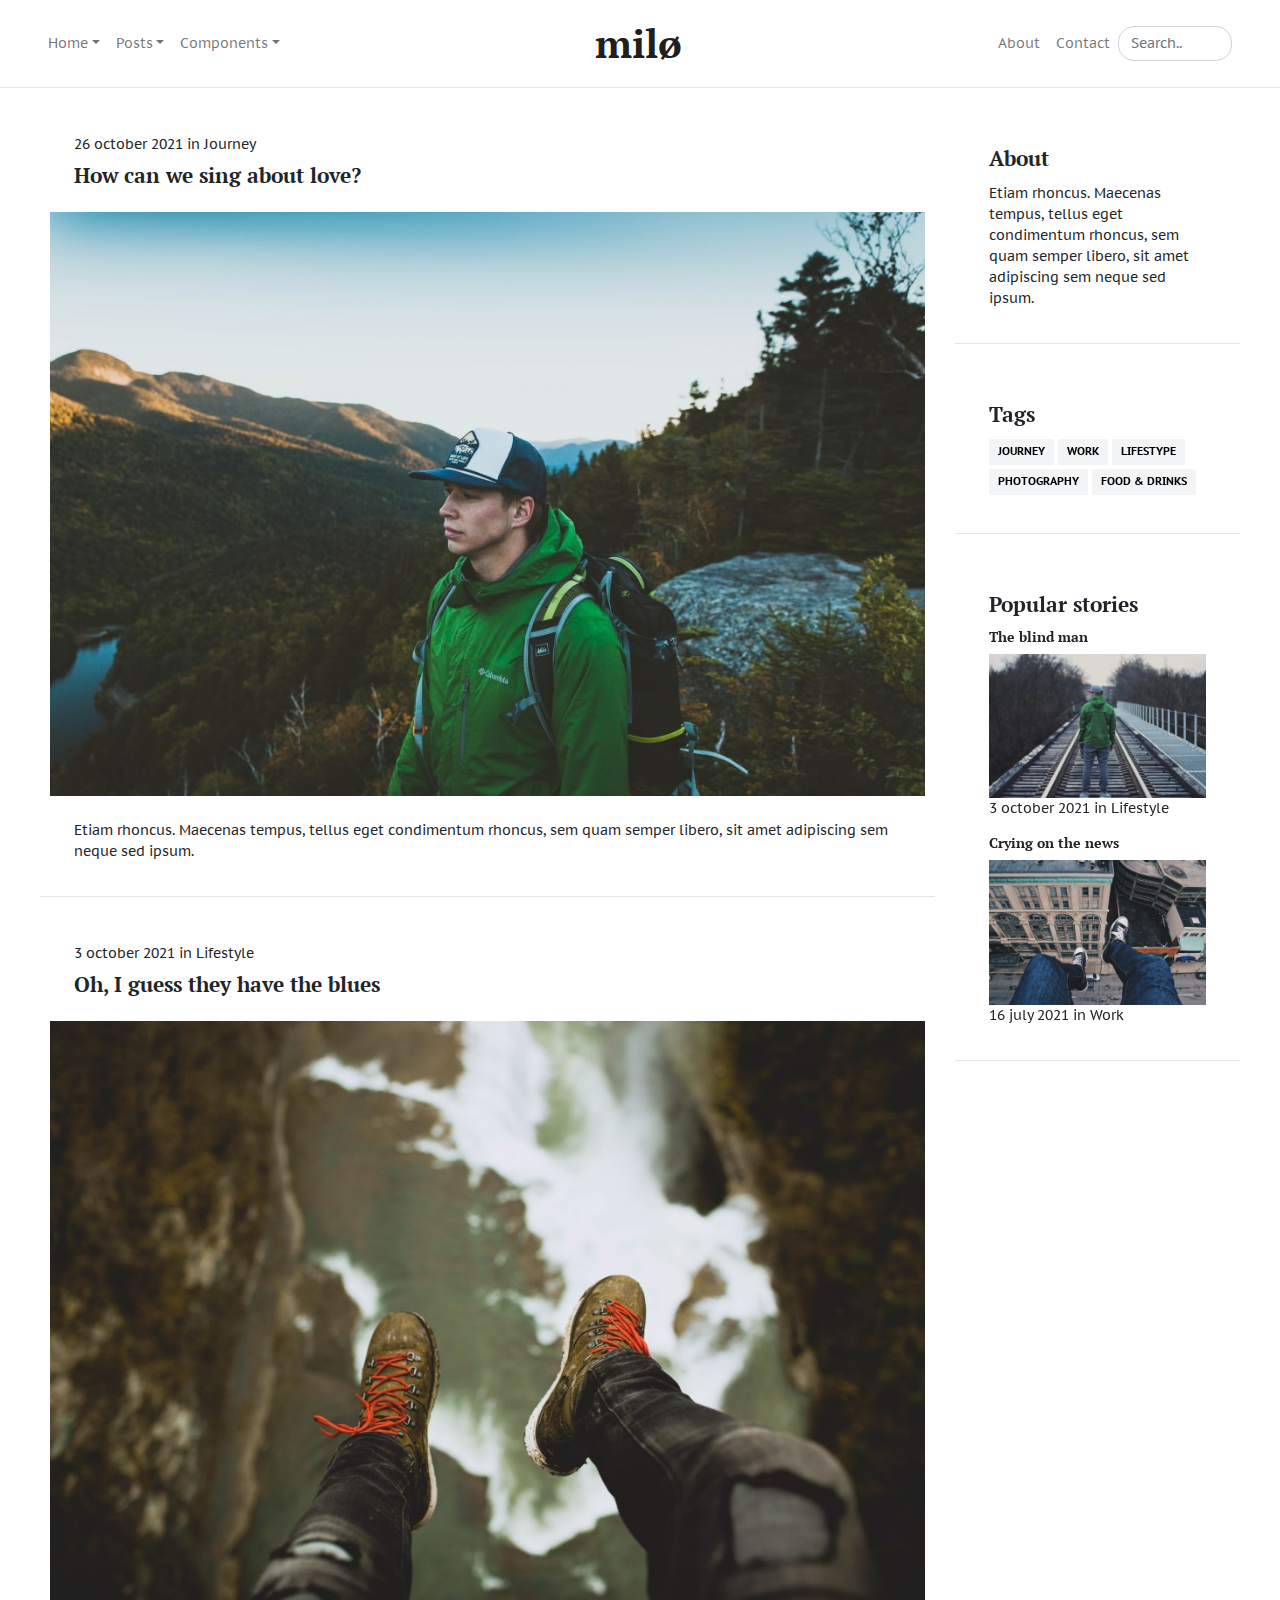
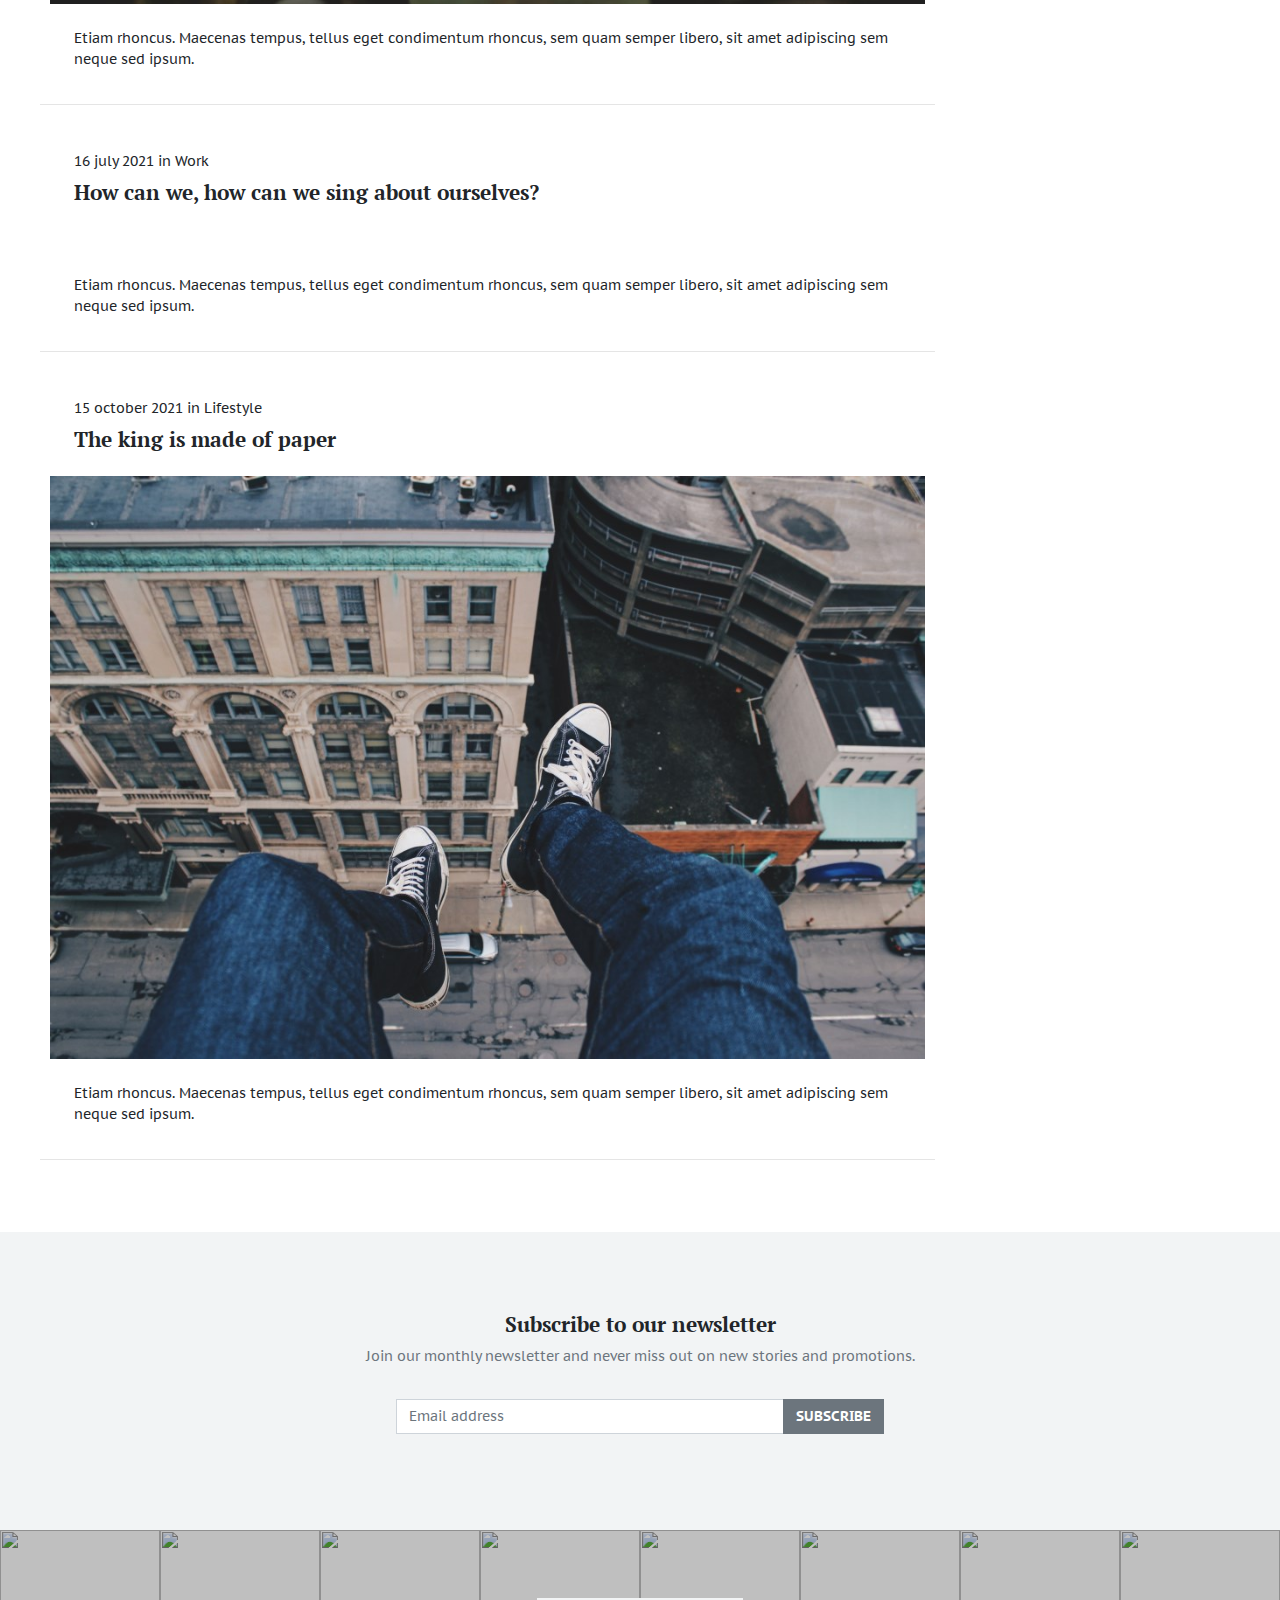
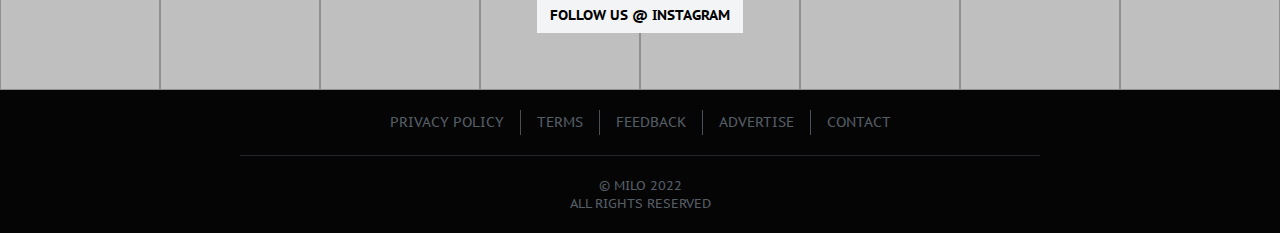
==== test.html @ 39a292dd "sd" ====
<!DOCTYPE html>
<html lang="en">
<head>
  <meta charset="utf-8">
  
	<meta http-equiv="X-UA-Compatible" content="IE=edge">
	<meta name="viewport" content="width=device-width, initial-scale=1, shrink-to-fit=no">
	<meta name="description" content="Responsive Bootstrap 4 Magazine/Blog Theme">
	<meta name="author" content="Bootlab">

  <title>Milo - Magazine/Blog Theme</title>

  <link href="css/app.css" rel="stylesheet">
</head>
<body>

  <header>
    <nav class="navbar navbar-expand-md navbar-light bg-white absolute-top">
      <div class="container">

        <button class="navbar-toggler order-2 order-md-1" type="button" data-bs-toggle="collapse" data-bs-target=".navbar-collapse" aria-controls="navbar-left navbar-right" aria-expanded="false" aria-label="Toggle navigation">
          <span class="navbar-toggler-icon"></span>
        </button>

        <div class="collapse navbar-collapse order-3 order-md-2" id="navbar-left">
          <ul class="navbar-nav me-auto">
            <li class="nav-item dropdown active">
              <a class="nav-link dropdown-toggle" href="#" id="dropdown01" data-bs-toggle="dropdown" aria-haspopup="true" aria-expanded="false">Home</a>
              <div class="dropdown-menu" aria-labelledby="dropdown01">
                <a class="dropdown-item" href="home-onecolumn.html">One column</a>
                <a class="dropdown-item" href="home-twocolumn.html">Two column</a>
                <a class="dropdown-item" href="home-threecolumn.html">Three column</a>
                <a class="dropdown-item" href="home-fourcolumn.html">Four column</a>
                <a class="dropdown-item" href="home-featured.html">Featured posts</a>
                <a class="dropdown-item" href="home-fullwidth.html">Full width</a>
              </div>
            </li>
            <li class="nav-item dropdown">
              <a class="nav-link dropdown-toggle" href="#" id="dropdown02" data-bs-toggle="dropdown" aria-haspopup="true" aria-expanded="false">Posts</a>
              <div class="dropdown-menu" aria-labelledby="dropdown02">
                <a class="dropdown-item" href="post-image.html">Image</a>
                <a class="dropdown-item" href="post-video.html">Video</a>
              </div>
            </li>
            <li class="nav-item dropdown">
              <a class="nav-link dropdown-toggle" href="#" id="dropdown03" data-bs-toggle="dropdown" aria-haspopup="true" aria-expanded="false">Components</a>
              <div class="dropdown-menu" aria-labelledby="dropdown03">
                <a class="dropdown-item" href="doc-alerts.html">Alerts</a>
                <a class="dropdown-item" href="doc-buttons.html">Buttons</a>
                <a class="dropdown-item" href="doc-cards.html">Cards</a>
                <a class="dropdown-item" href="doc-carousel.html">Carousel</a>
                <a class="dropdown-item" href="doc-forms.html">Forms</a>
                <a class="dropdown-item" href="doc-icons.html">Icons</a>
                <a class="dropdown-item" href="doc-modals.html">Modals</a>
                <a class="dropdown-item" href="doc-offcanvas.html">Offcanvas</a>
                <a class="dropdown-item" href="doc-pagination.html">Pagination</a>
                <a class="dropdown-item" href="doc-tables.html">Tables</a>
                <a class="dropdown-item" href="doc-typography.html">Typography</a>
              </div>
            </li>
          </ul>
        </div>

        <a class="navbar-brand mx-auto order-1 order-md-3" href="index.html">Milø</a>

        <div class="collapse navbar-collapse order-4 order-md-4" id="navbar-right">
          <ul class="navbar-nav ms-auto">
            <li class="nav-item">
              <a class="nav-link" href="page-about.html">About</a>
            </li>
            <li class="nav-item">
              <a class="nav-link" href="page-contact.html">Contact</a>
            </li>
          </ul>
          <form class="form-inline" role="search">
            <input class="search js-search form-control form-control-rounded me-sm-2" type="text" title="Enter search query here.." placeholder="Search.." aria-label="Search">
          </form>
        </div>
      </div>
    </nav>
  </header>

  <main class="main pt-4">

    <div class="container">

      <div class="row">
        <div class="col-md-9">

          <article class="card mb-4">
            <header class="card-header">
              <div class="card-meta">
                <a href="#"><time class="timeago" datetime="2021-09-26 20:00">26 october 2021</time></a> in <a href="page-category.html">Journey</a>
              </div>
              <a href="post-image.html">
                <h4 class="card-title">How can we sing about love?</h4>
              </a>
            </header>
            <a href="post-image.html">
              <img class="card-img" src="img/articles/8.jpg" alt="" />
            </a>
            <div class="card-body">
              <p class="card-text">Etiam rhoncus. Maecenas tempus, tellus eget condimentum rhoncus, sem quam semper libero, sit amet adipiscing sem neque sed ipsum. </p>
            </div>
          </article><!-- /.card -->

          <article class="card mb-4">
            <header class="card-header">
              <div class="card-meta">
                <a href="#"><time class="timeago" datetime="2021-09-03 20:00">3 october 2021</time></a> in <a href="page-category.html">Lifestyle</a>
              </div>
              <a href="post-image.html">
                <h4 class="card-title">Oh, I guess they have the blues</h4>
              </a>
            </header>
            <a href="post-image.html">
              <img class="card-img" src="img/articles/22.jpg" alt="" />
            </a>
            <div class="card-body">
              <p class="card-text">Etiam rhoncus. Maecenas tempus, tellus eget condimentum rhoncus, sem quam semper libero, sit amet adipiscing sem neque sed ipsum. </p>
            </div>
          </article><!-- /.card -->

          <article class="card mb-4">
            <header class="card-header">
              <div class="card-meta">
                <a href="#"><time class="timeago" datetime="2021-07-16 20:00">16 july 2021</time></a> in <a href="page-category.html">Work</a>
              </div>
              <a href="post-image.html">
                <h4 class="card-title">How can we, how can we sing about ourselves?</h4>
              </a>
            </header>
            <a href="post-image.html">
              <img class="card-img" src="img/articles/19.jpg" alt="" />
            </a>
            <div class="card-body">
              <p class="card-text">Etiam rhoncus. Maecenas tempus, tellus eget condimentum rhoncus, sem quam semper libero, sit amet adipiscing sem neque sed ipsum. </p>
            </div>
          </article><!-- /.card -->


          <article class="card mb-4">
            <header class="card-header">
              <div class="card-meta">
                <a href="#"><time class="timeago" datetime="2021-09-15 20:00">15 october 2021</time></a> in <a href="page-category.html">Lifestyle</a>
              </div>
              <a href="post-image.html">
                <h4 class="card-title">The king is made of paper</h4>
              </a>
            </header>
            <a href="post-image.html">
              <img class="card-img" src="img/articles/3.jpg" alt="" />
            </a>
            <div class="card-body">
              <p class="card-text">Etiam rhoncus. Maecenas tempus, tellus eget condimentum rhoncus, sem quam semper libero, sit amet adipiscing sem neque sed ipsum. </p>
            </div>
          </article><!-- /.card -->

        </div>
        <div class="col-md-3 ms-auto">

          <aside class="sidebar">
            <div class="card mb-4">
              <div class="card-body">
                <h4 class="card-title">About</h4>
                <p class="card-text">Etiam rhoncus. Maecenas tempus, tellus eget condimentum rhoncus, sem quam <a href="#">semper libero</a>, sit amet adipiscing sem neque sed ipsum. </p>
              </div>
            </div><!-- /.card -->
          </aside>

          <aside class="sidebar sidebar-sticky">
            <div class="card mb-4">
              <div class="card-body">
                <h4 class="card-title">Tags</h4>
                <a class="btn btn-light btn-sm mb-1" href="page-category.html">Journey</a>
                <a class="btn btn-light btn-sm mb-1" href="page-category.html">Work</a>
                <a class="btn btn-light btn-sm mb-1" href="page-category.html">Lifestype</a>
                <a class="btn btn-light btn-sm mb-1" href="page-category.html">Photography</a>
                <a class="btn btn-light btn-sm mb-1" href="page-category.html">Food & Drinks</a>
              </div>
            </div><!-- /.card -->
            <div class="card mb-4">
              <div class="card-body">
                <h4 class="card-title">Popular stories</h4>

                <a href="post-image.html" class="d-inline-block">
                  <h4 class="h6">The blind man</h4>
                  <img class="card-img" src="img/articles/2.jpg" alt="" />
                </a>
                <time class="timeago" datetime="2021-09-03 20:00">3 october 2021</time> in Lifestyle

                <a href="post-image.html" class="d-inline-block mt-3">
                  <h4 class="h6">Crying on the news</h4>
                  <img class="card-img" src="img/articles/3.jpg" alt="" />
                </a>
                <time class="timeago" datetime="2021-07-16 20:00">16 july 2021</time> in Work

              </div>
            </div><!-- /.card -->
          </aside>

        </div>
      </div>
    </div>

  </main>

  <div class="site-newsletter">
    <div class="container">
      <div class="text-center">
        <h3 class="h4 mb-2">Subscribe to our newsletter</h3>
        <p class="text-muted">Join our monthly newsletter and never miss out on new stories and promotions.</p>

        <div class="row">
          <div class="col-xs-12 col-sm-9 col-md-7 col-lg-5 ms-auto me-auto">
            <div class="input-group mb-3 mt-3">
              <input type="text" class="form-control" placeholder="Email address" aria-label="Email address">
              <span class="input-group-btn">
                <button class="btn btn-secondary" type="button">Subscribe</button>
              </span>
            </div>
          </div>
        </div>
      </div>
    </div>
  </div>

  <div class="site-instagram">
    <div class="action">
      <a class="btn btn-light" href="#">
        Follow us @ Instagram
      </a>
    </div>
    <div class="row g-0">
      <div class="col-sm-6">
        <div class="row g-0">
          <div class="col-3">
            <a class="photo" href="#">
              <img class="img-fluid" src="img/instagram/1.jpg" alt="" />
            </a>
          </div>
          <div class="col-3">
            <a class="photo" href="#">
              <img class="img-fluid" src="img/instagram/2.jpg" alt="" />
            </a>
          </div>
          <div class="col-3">
            <a class="photo" href="#">
              <img class="img-fluid" src="img/instagram/3.jpg" alt="" />
            </a>
          </div>
          <div class="col-3">
            <a class="photo" href="#">
              <img class="img-fluid" src="img/instagram/4.jpg" alt="" />
            </a>
          </div>
        </div>
      </div>
      <div class="col-sm-6">
        <div class="row g-0">
          <div class="col-3">
            <a class="photo" href="#">
              <img class="img-fluid" src="img/instagram/5.jpg" alt="" />
            </a>
          </div>
          <div class="col-3">
            <a class="photo" href="#">
              <img class="img-fluid" src="img/instagram/6.jpg" alt="" />
            </a>
          </div>
          <div class="col-3">
            <a class="photo" href="#">
              <img class="img-fluid" src="img/instagram/7.jpg" alt="" />
            </a>
          </div>
          <div class="col-3">
            <a class="photo" href="#">
              <img class="img-fluid" src="img/instagram/8.jpg" alt="" />
            </a>
          </div>
        </div>
      </div>
    </div>
  </div>

  <footer class="site-footer bg-dark">
    <div class="container">

      <ul class="nav justify-content-center">
        <li class="nav-item">
          <a class="nav-link" href="#">Privacy policy</a>
        </li>
        <li class="nav-item">
          <a class="nav-link" href="#">Terms</a>
        </li>
        <li class="nav-item">
          <a class="nav-link" href="#">Feedback</a>
        </li>
        <li class="nav-item">
          <a class="nav-link" href="#">Advertise</a>
        </li>
        <li class="nav-item">
          <a class="nav-link" href="page-contact.html">Contact</a>
        </li>
      </ul>
      <div class="copy">
        &copy; Milo 2022<br />
        All rights reserved
      </div>
    </div>
  </footer>

  <script src="js/app.js"></script>
</body>
</html>
---- css/app.css ----
@import url(https://fonts.googleapis.com/css?family=PT+Sans+Caption:400,700|PT+Serif:700);
/*!
 * Bootstrap v5.1.3 (https://getbootstrap.com/)
 * Copyright 2011-2021 The Bootstrap Authors
 * Copyright 2011-2021 Twitter, Inc.
 * Licensed under MIT (https://github.com/twbs/bootstrap/blob/main/LICENSE)
 */:root{--bs-blue:#2780e3;--bs-indigo:#6610f2;--bs-purple:#613d7c;--bs-pink:#e83e8c;--bs-red:#ff0039;--bs-orange:#f0ad4e;--bs-yellow:#ff7518;--bs-green:#3fb618;--bs-teal:#20c997;--bs-cyan:#9954bb;--bs-white:#fff;--bs-gray:#6c757d;--bs-gray-dark:#343a40;--bs-gray-100:#f8f9fa;--bs-gray-200:#e9ecef;--bs-gray-300:#dee2e6;--bs-gray-400:#ced4da;--bs-gray-500:#adb5bd;--bs-gray-600:#6c757d;--bs-gray-700:#495057;--bs-gray-800:#343a40;--bs-gray-900:#212529;--bs-primary:#2780e3;--bs-secondary:#6c757d;--bs-success:#3fb618;--bs-info:#9954bb;--bs-warning:#ff7518;--bs-danger:#ff0039;--bs-light:#f2f4f5;--bs-dark:#050506;--bs-primary-rgb:39,128,227;--bs-secondary-rgb:108,117,125;--bs-success-rgb:63,182,24;--bs-info-rgb:153,84,187;--bs-warning-rgb:255,117,24;--bs-danger-rgb:255,0,57;--bs-light-rgb:242,244,245;--bs-dark-rgb:5,5,6;--bs-white-rgb:255,255,255;--bs-black-rgb:0,0,0;--bs-body-color-rgb:33,37,41;--bs-body-bg-rgb:255,255,255;--bs-font-sans-serif:"PT Sans Caption",sans-serif;--bs-font-monospace:SFMono-Regular,Menlo,Monaco,Consolas,"Liberation Mono","Courier New",monospace;--bs-gradient:linear-gradient(180deg,hsla(0,0%,100%,0.15),hsla(0,0%,100%,0));--bs-body-font-family:PT Sans Caption,sans-serif;--bs-body-font-size:0.875rem;--bs-body-font-weight:400;--bs-body-line-height:1.5;--bs-body-color:#212529;--bs-body-bg:#fff}*,:after,:before{box-sizing:border-box}@media(prefers-reduced-motion:no-preference){:root{scroll-behavior:smooth}}body{-webkit-text-size-adjust:100%;-webkit-tap-highlight-color:rgba(0,0,0,0);background-color:var(--bs-body-bg);color:var(--bs-body-color);font-family:var(--bs-body-font-family);font-size:var(--bs-body-font-size);font-weight:var(--bs-body-font-weight);line-height:var(--bs-body-line-height);margin:0;text-align:var(--bs-body-text-align)}hr{background-color:currentColor;border:0;color:inherit;margin:1rem 0;opacity:.25}hr:not([size]){height:1px}.h1,.h2,.h3,.h4,.h5,.h6,h1,h2,h3,h4,h5,h6{font-family:"PT Serif",serif;font-weight:700;line-height:1.2;margin-bottom:.5rem;margin-top:0}.h1,h1{font-size:calc(1.34375rem + 1.125vw)}@media(min-width:1200px){.h1,h1{font-size:2.1875rem}}.h2,h2{font-size:calc(1.3rem + .6vw)}@media(min-width:1200px){.h2,h2{font-size:1.75rem}}.h3,h3{font-size:calc(1.27813rem + .3375vw)}@media(min-width:1200px){.h3,h3{font-size:1.53125rem}}.h4,h4{font-size:calc(1.25625rem + .075vw)}@media(min-width:1200px){.h4,h4{font-size:1.3125rem}}.h5,h5{font-size:1.09375rem}.h6,h6{font-size:.875rem}p{margin-bottom:1rem;margin-top:0}abbr[data-bs-original-title],abbr[title]{cursor:help;-webkit-text-decoration:underline dotted;text-decoration:underline dotted;-webkit-text-decoration-skip-ink:none;text-decoration-skip-ink:none}address{font-style:normal;line-height:inherit;margin-bottom:1rem}ol,ul{padding-left:2rem}dl,ol,ul{margin-bottom:1rem;margin-top:0}ol ol,ol ul,ul ol,ul ul{margin-bottom:0}dt{font-weight:700}dd{margin-bottom:.5rem;margin-left:0}blockquote{margin:0 0 1rem}b,strong{font-weight:bolder}.small,small{font-size:.875em}.mark,mark{background-color:#fcf8e3;padding:.2em}sub,sup{font-size:.75em;line-height:0;position:relative;vertical-align:baseline}sub{bottom:-.25em}sup{top:-.5em}a{color:#2780e3;text-decoration:underline}a:hover{color:#1f66b6}a:not([href]):not([class]),a:not([href]):not([class]):hover{color:inherit;text-decoration:none}code,kbd,pre,samp{direction:ltr;font-family:var(--bs-font-monospace);font-size:1em;unicode-bidi:bidi-override}pre{display:block;font-size:.875em;margin-bottom:1rem;margin-top:0;overflow:auto}pre code{color:inherit;font-size:inherit;word-break:normal}code{word-wrap:break-word;color:#e83e8c;font-size:.875em}a>code{color:inherit}kbd{background-color:#212529;border-radius:0;color:#fff;font-size:.875em;padding:.2rem .4rem}kbd kbd{font-size:1em;font-weight:700;padding:0}figure{margin:0 0 1rem}img,svg{vertical-align:middle}table{border-collapse:collapse;caption-side:bottom}caption{color:#6c757d;padding-bottom:.5rem;padding-top:.5rem;text-align:left}th{text-align:inherit;text-align:-webkit-match-parent}tbody,td,tfoot,th,thead,tr{border:0 solid;border-color:inherit}label{display:inline-block}button{border-radius:0}button:focus:not(:focus-visible){outline:0}button,input,optgroup,select,textarea{font-family:inherit;font-size:inherit;line-height:inherit;margin:0}button,select{text-transform:none}[role=button]{cursor:pointer}select{word-wrap:normal}select:disabled{opacity:1}[list]::-webkit-calendar-picker-indicator{display:none}[type=button],[type=reset],[type=submit],button{-webkit-appearance:button}[type=button]:not(:disabled),[type=reset]:not(:disabled),[type=submit]:not(:disabled),button:not(:disabled){cursor:pointer}::-moz-focus-inner{border-style:none;padding:0}textarea{resize:vertical}fieldset{border:0;margin:0;min-width:0;padding:0}legend{float:left;font-size:calc(1.275rem + .3vw);line-height:inherit;margin-bottom:.5rem;padding:0;width:100%}@media(min-width:1200px){legend{font-size:1.5rem}}legend+*{clear:left}::-webkit-datetime-edit-day-field,::-webkit-datetime-edit-fields-wrapper,::-webkit-datetime-edit-hour-field,::-webkit-datetime-edit-minute,::-webkit-datetime-edit-month-field,::-webkit-datetime-edit-text,::-webkit-datetime-edit-year-field{padding:0}::-webkit-inner-spin-button{height:auto}[type=search]{-webkit-appearance:textfield;outline-offset:-2px}::-webkit-search-decoration{-webkit-appearance:none}::-webkit-color-swatch-wrapper{padding:0}::file-selector-button{font:inherit}::-webkit-file-upload-button{-webkit-appearance:button;font:inherit}output{display:inline-block}iframe{border:0}summary{cursor:pointer;display:list-item}progress{vertical-align:baseline}[hidden]{display:none!important}.lead{font-size:1.09375rem;font-weight:300}.display-1{font-size:calc(1.625rem + 4.5vw);font-weight:300;line-height:1.2}@media(min-width:1200px){.display-1{font-size:5rem}}.display-2{font-size:calc(1.575rem + 3.9vw);font-weight:300;line-height:1.2}@media(min-width:1200px){.display-2{font-size:4.5rem}}.display-3{font-size:calc(1.525rem + 3.3vw);font-weight:300;line-height:1.2}@media(min-width:1200px){.display-3{font-size:4rem}}.display-4{font-size:calc(1.475rem + 2.7vw);font-weight:300;line-height:1.2}@media(min-width:1200px){.display-4{font-size:3.5rem}}.display-5{font-size:calc(1.425rem + 2.1vw);font-weight:300;line-height:1.2}@media(min-width:1200px){.display-5{font-size:3rem}}.display-6{font-size:calc(1.375rem + 1.5vw);font-weight:300;line-height:1.2}@media(min-width:1200px){.display-6{font-size:2.5rem}}.list-inline,.list-unstyled{list-style:none;padding-left:0}.list-inline-item{display:inline-block}.list-inline-item:not(:last-child){margin-right:.5rem}.initialism{font-size:.875em;text-transform:uppercase}.blockquote{font-size:1.09375rem;margin-bottom:1rem}.blockquote>:last-child{margin-bottom:0}.blockquote-footer{color:#6c757d;font-size:.875em;margin-bottom:1rem;margin-top:-1rem}.blockquote-footer:before{content:"— "}.img-fluid,.img-thumbnail{height:auto;max-width:100%}.img-thumbnail{background-color:#fff;border:1px solid #dee2e6;border-radius:0;padding:.25rem}.figure{display:inline-block}.figure-img{line-height:1;margin-bottom:.5rem}.figure-caption{color:#6c757d;font-size:.875em}.container,.container-fluid,.container-lg,.container-md,.container-sm,.container-xl{margin-left:auto;margin-right:auto;padding-left:var(--bs-gutter-x,10px);padding-right:var(--bs-gutter-x,10px);width:100%}@media(min-width:576px){.container,.container-sm{max-width:540px}}@media(min-width:768px){.container,.container-md,.container-sm{max-width:720px}}@media(min-width:992px){.container,.container-lg,.container-md,.container-sm{max-width:960px}}@media(min-width:1200px){.container,.container-lg,.container-md,.container-sm,.container-xl{max-width:1220px}}.row{--bs-gutter-x:20px;--bs-gutter-y:0;display:flex;flex-wrap:wrap;margin-left:calc(var(--bs-gutter-x)*-.5);margin-right:calc(var(--bs-gutter-x)*-.5);margin-top:calc(var(--bs-gutter-y)*-1)}.row>*{flex-shrink:0;margin-top:var(--bs-gutter-y);max-width:100%;padding-left:calc(var(--bs-gutter-x)*.5);padding-right:calc(var(--bs-gutter-x)*.5);width:100%}.col{flex:1 0 0%}.row-cols-auto>*{flex:0 0 auto;width:auto}.row-cols-1>*{flex:0 0 auto;width:100%}.row-cols-2>*{flex:0 0 auto;width:50%}.row-cols-3>*{flex:0 0 auto;width:33.3333333333%}.row-cols-4>*{flex:0 0 auto;width:25%}.row-cols-5>*{flex:0 0 auto;width:20%}.row-cols-6>*{flex:0 0 auto;width:16.6666666667%}.col-auto{flex:0 0 auto;width:auto}.col-1{flex:0 0 auto;width:8.33333333%}.col-2{flex:0 0 auto;width:16.66666667%}.col-3{flex:0 0 auto;width:25%}.col-4{flex:0 0 auto;width:33.33333333%}.col-5{flex:0 0 auto;width:41.66666667%}.col-6{flex:0 0 auto;width:50%}.col-7{flex:0 0 auto;width:58.33333333%}.col-8{flex:0 0 auto;width:66.66666667%}.col-9{flex:0 0 auto;width:75%}.col-10{flex:0 0 auto;width:83.33333333%}.col-11{flex:0 0 auto;width:91.66666667%}.col-12{flex:0 0 auto;width:100%}.offset-1{margin-left:8.33333333%}.offset-2{margin-left:16.66666667%}.offset-3{margin-left:25%}.offset-4{margin-left:33.33333333%}.offset-5{margin-left:41.66666667%}.offset-6{margin-left:50%}.offset-7{margin-left:58.33333333%}.offset-8{margin-left:66.66666667%}.offset-9{margin-left:75%}.offset-10{margin-left:83.33333333%}.offset-11{margin-left:91.66666667%}.g-0,.gx-0{--bs-gutter-x:0}.g-0,.gy-0{--bs-gutter-y:0}.g-1,.gx-1{--bs-gutter-x:0.25rem}.g-1,.gy-1{--bs-gutter-y:0.25rem}.g-2,.gx-2{--bs-gutter-x:0.5rem}.g-2,.gy-2{--bs-gutter-y:0.5rem}.g-3,.gx-3{--bs-gutter-x:1rem}.g-3,.gy-3{--bs-gutter-y:1rem}.g-4,.gx-4{--bs-gutter-x:1.5rem}.g-4,.gy-4{--bs-gutter-y:1.5rem}.g-5,.gx-5{--bs-gutter-x:3rem}.g-5,.gy-5{--bs-gutter-y:3rem}@media(min-width:576px){.col-sm{flex:1 0 0%}.row-cols-sm-auto>*{flex:0 0 auto;width:auto}.row-cols-sm-1>*{flex:0 0 auto;width:100%}.row-cols-sm-2>*{flex:0 0 auto;width:50%}.row-cols-sm-3>*{flex:0 0 auto;width:33.3333333333%}.row-cols-sm-4>*{flex:0 0 auto;width:25%}.row-cols-sm-5>*{flex:0 0 auto;width:20%}.row-cols-sm-6>*{flex:0 0 auto;width:16.6666666667%}.col-sm-auto{flex:0 0 auto;width:auto}.col-sm-1{flex:0 0 auto;width:8.33333333%}.col-sm-2{flex:0 0 auto;width:16.66666667%}.col-sm-3{flex:0 0 auto;width:25%}.col-sm-4{flex:0 0 auto;width:33.33333333%}.col-sm-5{flex:0 0 auto;width:41.66666667%}.col-sm-6{flex:0 0 auto;width:50%}.col-sm-7{flex:0 0 auto;width:58.33333333%}.col-sm-8{flex:0 0 auto;width:66.66666667%}.col-sm-9{flex:0 0 auto;width:75%}.col-sm-10{flex:0 0 auto;width:83.33333333%}.col-sm-11{flex:0 0 auto;width:91.66666667%}.col-sm-12{flex:0 0 auto;width:100%}.offset-sm-0{margin-left:0}.offset-sm-1{margin-left:8.33333333%}.offset-sm-2{margin-left:16.66666667%}.offset-sm-3{margin-left:25%}.offset-sm-4{margin-left:33.33333333%}.offset-sm-5{margin-left:41.66666667%}.offset-sm-6{margin-left:50%}.offset-sm-7{margin-left:58.33333333%}.offset-sm-8{margin-left:66.66666667%}.offset-sm-9{margin-left:75%}.offset-sm-10{margin-left:83.33333333%}.offset-sm-11{margin-left:91.66666667%}.g-sm-0,.gx-sm-0{--bs-gutter-x:0}.g-sm-0,.gy-sm-0{--bs-gutter-y:0}.g-sm-1,.gx-sm-1{--bs-gutter-x:0.25rem}.g-sm-1,.gy-sm-1{--bs-gutter-y:0.25rem}.g-sm-2,.gx-sm-2{--bs-gutter-x:0.5rem}.g-sm-2,.gy-sm-2{--bs-gutter-y:0.5rem}.g-sm-3,.gx-sm-3{--bs-gutter-x:1rem}.g-sm-3,.gy-sm-3{--bs-gutter-y:1rem}.g-sm-4,.gx-sm-4{--bs-gutter-x:1.5rem}.g-sm-4,.gy-sm-4{--bs-gutter-y:1.5rem}.g-sm-5,.gx-sm-5{--bs-gutter-x:3rem}.g-sm-5,.gy-sm-5{--bs-gutter-y:3rem}}@media(min-width:768px){.col-md{flex:1 0 0%}.row-cols-md-auto>*{flex:0 0 auto;width:auto}.row-cols-md-1>*{flex:0 0 auto;width:100%}.row-cols-md-2>*{flex:0 0 auto;width:50%}.row-cols-md-3>*{flex:0 0 auto;width:33.3333333333%}.row-cols-md-4>*{flex:0 0 auto;width:25%}.row-cols-md-5>*{flex:0 0 auto;width:20%}.row-cols-md-6>*{flex:0 0 auto;width:16.6666666667%}.col-md-auto{flex:0 0 auto;width:auto}.col-md-1{flex:0 0 auto;width:8.33333333%}.col-md-2{flex:0 0 auto;width:16.66666667%}.col-md-3{flex:0 0 auto;width:25%}.col-md-4{flex:0 0 auto;width:33.33333333%}.col-md-5{flex:0 0 auto;width:41.66666667%}.col-md-6{flex:0 0 auto;width:50%}.col-md-7{flex:0 0 auto;width:58.33333333%}.col-md-8{flex:0 0 auto;width:66.66666667%}.col-md-9{flex:0 0 auto;width:75%}.col-md-10{flex:0 0 auto;width:83.33333333%}.col-md-11{flex:0 0 auto;width:91.66666667%}.col-md-12{flex:0 0 auto;width:100%}.offset-md-0{margin-left:0}.offset-md-1{margin-left:8.33333333%}.offset-md-2{margin-left:16.66666667%}.offset-md-3{margin-left:25%}.offset-md-4{margin-left:33.33333333%}.offset-md-5{margin-left:41.66666667%}.offset-md-6{margin-left:50%}.offset-md-7{margin-left:58.33333333%}.offset-md-8{margin-left:66.66666667%}.offset-md-9{margin-left:75%}.offset-md-10{margin-left:83.33333333%}.offset-md-11{margin-left:91.66666667%}.g-md-0,.gx-md-0{--bs-gutter-x:0}.g-md-0,.gy-md-0{--bs-gutter-y:0}.g-md-1,.gx-md-1{--bs-gutter-x:0.25rem}.g-md-1,.gy-md-1{--bs-gutter-y:0.25rem}.g-md-2,.gx-md-2{--bs-gutter-x:0.5rem}.g-md-2,.gy-md-2{--bs-gutter-y:0.5rem}.g-md-3,.gx-md-3{--bs-gutter-x:1rem}.g-md-3,.gy-md-3{--bs-gutter-y:1rem}.g-md-4,.gx-md-4{--bs-gutter-x:1.5rem}.g-md-4,.gy-md-4{--bs-gutter-y:1.5rem}.g-md-5,.gx-md-5{--bs-gutter-x:3rem}.g-md-5,.gy-md-5{--bs-gutter-y:3rem}}@media(min-width:992px){.col-lg{flex:1 0 0%}.row-cols-lg-auto>*{flex:0 0 auto;width:auto}.row-cols-lg-1>*{flex:0 0 auto;width:100%}.row-cols-lg-2>*{flex:0 0 auto;width:50%}.row-cols-lg-3>*{flex:0 0 auto;width:33.3333333333%}.row-cols-lg-4>*{flex:0 0 auto;width:25%}.row-cols-lg-5>*{flex:0 0 auto;width:20%}.row-cols-lg-6>*{flex:0 0 auto;width:16.6666666667%}.col-lg-auto{flex:0 0 auto;width:auto}.col-lg-1{flex:0 0 auto;width:8.33333333%}.col-lg-2{flex:0 0 auto;width:16.66666667%}.col-lg-3{flex:0 0 auto;width:25%}.col-lg-4{flex:0 0 auto;width:33.33333333%}.col-lg-5{flex:0 0 auto;width:41.66666667%}.col-lg-6{flex:0 0 auto;width:50%}.col-lg-7{flex:0 0 auto;width:58.33333333%}.col-lg-8{flex:0 0 auto;width:66.66666667%}.col-lg-9{flex:0 0 auto;width:75%}.col-lg-10{flex:0 0 auto;width:83.33333333%}.col-lg-11{flex:0 0 auto;width:91.66666667%}.col-lg-12{flex:0 0 auto;width:100%}.offset-lg-0{margin-left:0}.offset-lg-1{margin-left:8.33333333%}.offset-lg-2{margin-left:16.66666667%}.offset-lg-3{margin-left:25%}.offset-lg-4{margin-left:33.33333333%}.offset-lg-5{margin-left:41.66666667%}.offset-lg-6{margin-left:50%}.offset-lg-7{margin-left:58.33333333%}.offset-lg-8{margin-left:66.66666667%}.offset-lg-9{margin-left:75%}.offset-lg-10{margin-left:83.33333333%}.offset-lg-11{margin-left:91.66666667%}.g-lg-0,.gx-lg-0{--bs-gutter-x:0}.g-lg-0,.gy-lg-0{--bs-gutter-y:0}.g-lg-1,.gx-lg-1{--bs-gutter-x:0.25rem}.g-lg-1,.gy-lg-1{--bs-gutter-y:0.25rem}.g-lg-2,.gx-lg-2{--bs-gutter-x:0.5rem}.g-lg-2,.gy-lg-2{--bs-gutter-y:0.5rem}.g-lg-3,.gx-lg-3{--bs-gutter-x:1rem}.g-lg-3,.gy-lg-3{--bs-gutter-y:1rem}.g-lg-4,.gx-lg-4{--bs-gutter-x:1.5rem}.g-lg-4,.gy-lg-4{--bs-gutter-y:1.5rem}.g-lg-5,.gx-lg-5{--bs-gutter-x:3rem}.g-lg-5,.gy-lg-5{--bs-gutter-y:3rem}}@media(min-width:1200px){.col-xl{flex:1 0 0%}.row-cols-xl-auto>*{flex:0 0 auto;width:auto}.row-cols-xl-1>*{flex:0 0 auto;width:100%}.row-cols-xl-2>*{flex:0 0 auto;width:50%}.row-cols-xl-3>*{flex:0 0 auto;width:33.3333333333%}.row-cols-xl-4>*{flex:0 0 auto;width:25%}.row-cols-xl-5>*{flex:0 0 auto;width:20%}.row-cols-xl-6>*{flex:0 0 auto;width:16.6666666667%}.col-xl-auto{flex:0 0 auto;width:auto}.col-xl-1{flex:0 0 auto;width:8.33333333%}.col-xl-2{flex:0 0 auto;width:16.66666667%}.col-xl-3{flex:0 0 auto;width:25%}.col-xl-4{flex:0 0 auto;width:33.33333333%}.col-xl-5{flex:0 0 auto;width:41.66666667%}.col-xl-6{flex:0 0 auto;width:50%}.col-xl-7{flex:0 0 auto;width:58.33333333%}.col-xl-8{flex:0 0 auto;width:66.66666667%}.col-xl-9{flex:0 0 auto;width:75%}.col-xl-10{flex:0 0 auto;width:83.33333333%}.col-xl-11{flex:0 0 auto;width:91.66666667%}.col-xl-12{flex:0 0 auto;width:100%}.offset-xl-0{margin-left:0}.offset-xl-1{margin-left:8.33333333%}.offset-xl-2{margin-left:16.66666667%}.offset-xl-3{margin-left:25%}.offset-xl-4{margin-left:33.33333333%}.offset-xl-5{margin-left:41.66666667%}.offset-xl-6{margin-left:50%}.offset-xl-7{margin-left:58.33333333%}.offset-xl-8{margin-left:66.66666667%}.offset-xl-9{margin-left:75%}.offset-xl-10{margin-left:83.33333333%}.offset-xl-11{margin-left:91.66666667%}.g-xl-0,.gx-xl-0{--bs-gutter-x:0}.g-xl-0,.gy-xl-0{--bs-gutter-y:0}.g-xl-1,.gx-xl-1{--bs-gutter-x:0.25rem}.g-xl-1,.gy-xl-1{--bs-gutter-y:0.25rem}.g-xl-2,.gx-xl-2{--bs-gutter-x:0.5rem}.g-xl-2,.gy-xl-2{--bs-gutter-y:0.5rem}.g-xl-3,.gx-xl-3{--bs-gutter-x:1rem}.g-xl-3,.gy-xl-3{--bs-gutter-y:1rem}.g-xl-4,.gx-xl-4{--bs-gutter-x:1.5rem}.g-xl-4,.gy-xl-4{--bs-gutter-y:1.5rem}.g-xl-5,.gx-xl-5{--bs-gutter-x:3rem}.g-xl-5,.gy-xl-5{--bs-gutter-y:3rem}}@media(min-width:1400px){.col-xxl{flex:1 0 0%}.row-cols-xxl-auto>*{flex:0 0 auto;width:auto}.row-cols-xxl-1>*{flex:0 0 auto;width:100%}.row-cols-xxl-2>*{flex:0 0 auto;width:50%}.row-cols-xxl-3>*{flex:0 0 auto;width:33.3333333333%}.row-cols-xxl-4>*{flex:0 0 auto;width:25%}.row-cols-xxl-5>*{flex:0 0 auto;width:20%}.row-cols-xxl-6>*{flex:0 0 auto;width:16.6666666667%}.col-xxl-auto{flex:0 0 auto;width:auto}.col-xxl-1{flex:0 0 auto;width:8.33333333%}.col-xxl-2{flex:0 0 auto;width:16.66666667%}.col-xxl-3{flex:0 0 auto;width:25%}.col-xxl-4{flex:0 0 auto;width:33.33333333%}.col-xxl-5{flex:0 0 auto;width:41.66666667%}.col-xxl-6{flex:0 0 auto;width:50%}.col-xxl-7{flex:0 0 auto;width:58.33333333%}.col-xxl-8{flex:0 0 auto;width:66.66666667%}.col-xxl-9{flex:0 0 auto;width:75%}.col-xxl-10{flex:0 0 auto;width:83.33333333%}.col-xxl-11{flex:0 0 auto;width:91.66666667%}.col-xxl-12{flex:0 0 auto;width:100%}.offset-xxl-0{margin-left:0}.offset-xxl-1{margin-left:8.33333333%}.offset-xxl-2{margin-left:16.66666667%}.offset-xxl-3{margin-left:25%}.offset-xxl-4{margin-left:33.33333333%}.offset-xxl-5{margin-left:41.66666667%}.offset-xxl-6{margin-left:50%}.offset-xxl-7{margin-left:58.33333333%}.offset-xxl-8{margin-left:66.66666667%}.offset-xxl-9{margin-left:75%}.offset-xxl-10{margin-left:83.33333333%}.offset-xxl-11{margin-left:91.66666667%}.g-xxl-0,.gx-xxl-0{--bs-gutter-x:0}.g-xxl-0,.gy-xxl-0{--bs-gutter-y:0}.g-xxl-1,.gx-xxl-1{--bs-gutter-x:0.25rem}.g-xxl-1,.gy-xxl-1{--bs-gutter-y:0.25rem}.g-xxl-2,.gx-xxl-2{--bs-gutter-x:0.5rem}.g-xxl-2,.gy-xxl-2{--bs-gutter-y:0.5rem}.g-xxl-3,.gx-xxl-3{--bs-gutter-x:1rem}.g-xxl-3,.gy-xxl-3{--bs-gutter-y:1rem}.g-xxl-4,.gx-xxl-4{--bs-gutter-x:1.5rem}.g-xxl-4,.gy-xxl-4{--bs-gutter-y:1.5rem}.g-xxl-5,.gx-xxl-5{--bs-gutter-x:3rem}.g-xxl-5,.gy-xxl-5{--bs-gutter-y:3rem}}.table{--bs-table-bg:transparent;--bs-table-accent-bg:transparent;--bs-table-striped-color:#212529;--bs-table-striped-bg:rgba(0,0,0,0.05);--bs-table-active-color:#212529;--bs-table-active-bg:rgba(0,0,0,0.1);--bs-table-hover-color:#212529;--bs-table-hover-bg:rgba(0,0,0,0.075);border-color:#dee2e6;color:#212529;margin-bottom:1rem;vertical-align:top;width:100%}.table>:not(caption)>*>*{background-color:var(--bs-table-bg);border-bottom-width:1px;box-shadow:inset 0 0 0 9999px var(--bs-table-accent-bg);padding:.5rem}.table>tbody{vertical-align:inherit}.table>thead{vertical-align:bottom}.table>:not(:first-child){border-top:2px solid}.caption-top{caption-side:top}.table-sm>:not(caption)>*>*{padding:.25rem}.table-bordered>:not(caption)>*{border-width:1px 0}.table-bordered>:not(caption)>*>*{border-width:0 1px}.table-borderless>:not(caption)>*>*{border-bottom-width:0}.table-borderless>:not(:first-child){border-top-width:0}.table-striped>tbody>tr:nth-of-type(odd)>*{--bs-table-accent-bg:var(--bs-table-striped-bg);color:var(--bs-table-striped-color)}.table-active{--bs-table-accent-bg:var(--bs-table-active-bg);color:var(--bs-table-active-color)}.table-hover>tbody>tr:hover>*{--bs-table-accent-bg:var(--bs-table-hover-bg);color:var(--bs-table-hover-color)}.table-primary{--bs-table-bg:#d4e6f9;--bs-table-striped-bg:#c9dbed;--bs-table-striped-color:#000;--bs-table-active-bg:#bfcfe0;--bs-table-active-color:#000;--bs-table-hover-bg:#c4d5e6;--bs-table-hover-color:#000;border-color:#bfcfe0;color:#000}.table-secondary{--bs-table-bg:#e2e3e5;--bs-table-striped-bg:#d7d8da;--bs-table-striped-color:#000;--bs-table-active-bg:#cbccce;--bs-table-active-color:#000;--bs-table-hover-bg:#d1d2d4;--bs-table-hover-color:#000;border-color:#cbccce;color:#000}.table-success{--bs-table-bg:#d9f0d1;--bs-table-striped-bg:#cee4c7;--bs-table-striped-color:#000;--bs-table-active-bg:#c3d8bc;--bs-table-active-color:#000;--bs-table-hover-bg:#c9dec1;--bs-table-hover-color:#000;border-color:#c3d8bc;color:#000}.table-info{--bs-table-bg:#ebddf1;--bs-table-striped-bg:#dfd2e5;--bs-table-striped-color:#000;--bs-table-active-bg:#d4c7d9;--bs-table-active-color:#000;--bs-table-hover-bg:#d9ccdf;--bs-table-hover-color:#000;border-color:#d4c7d9;color:#000}.table-warning{--bs-table-bg:#ffe3d1;--bs-table-striped-bg:#f2d8c7;--bs-table-striped-color:#000;--bs-table-active-bg:#e6ccbc;--bs-table-active-color:#000;--bs-table-hover-bg:#ecd2c1;--bs-table-hover-color:#000;border-color:#e6ccbc;color:#000}.table-danger{--bs-table-bg:#ffccd7;--bs-table-striped-bg:#f2c2cc;--bs-table-striped-color:#000;--bs-table-active-bg:#e6b8c2;--bs-table-active-color:#000;--bs-table-hover-bg:#ecbdc7;--bs-table-hover-color:#000;border-color:#e6b8c2;color:#000}.table-light{--bs-table-bg:#f2f4f5;--bs-table-striped-bg:#e6e8e9;--bs-table-striped-color:#000;--bs-table-active-bg:#dadcdd;--bs-table-active-color:#000;--bs-table-hover-bg:#e0e2e3;--bs-table-hover-color:#000;border-color:#dadcdd;color:#000}.table-dark{--bs-table-bg:#050506;--bs-table-striped-bg:#121212;--bs-table-striped-color:#fff;--bs-table-active-bg:#1e1e1f;--bs-table-active-color:#fff;--bs-table-hover-bg:#181819;--bs-table-hover-color:#fff;border-color:#1e1e1f;color:#fff}.table-responsive{-webkit-overflow-scrolling:touch;overflow-x:auto}@media(max-width:575.98px){.table-responsive-sm{-webkit-overflow-scrolling:touch;overflow-x:auto}}@media(max-width:767.98px){.table-responsive-md{-webkit-overflow-scrolling:touch;overflow-x:auto}}@media(max-width:991.98px){.table-responsive-lg{-webkit-overflow-scrolling:touch;overflow-x:auto}}@media(max-width:1199.98px){.table-responsive-xl{-webkit-overflow-scrolling:touch;overflow-x:auto}}@media(max-width:1399.98px){.table-responsive-xxl{-webkit-overflow-scrolling:touch;overflow-x:auto}}.form-label{margin-bottom:.5rem}.col-form-label{font-size:inherit;line-height:1.5;margin-bottom:0;padding-bottom:calc(.375rem + 1px);padding-top:calc(.375rem + 1px)}.col-form-label-lg{font-size:1.09375rem;padding-bottom:calc(.5rem + 1px);padding-top:calc(.5rem + 1px)}.col-form-label-sm{font-size:.765625rem;padding-bottom:calc(.25rem + 1px);padding-top:calc(.25rem + 1px)}.form-text{color:#6c757d;font-size:.875em;margin-top:.25rem}.form-control{-webkit-appearance:none;-moz-appearance:none;appearance:none;background-clip:padding-box;background-color:#fff;border:1px solid #ced4da;border-radius:0;color:#212529;display:block;font-size:.875rem;font-weight:400;line-height:1.5;padding:.375rem .75rem;transition:border-color .15s ease-in-out,box-shadow .15s ease-in-out;width:100%}@media(prefers-reduced-motion:reduce){.form-control{transition:none}}.form-control[type=file]{overflow:hidden}.form-control[type=file]:not(:disabled):not([readonly]){cursor:pointer}.form-control:focus{background-color:#fff;border-color:#343a40;box-shadow:0 0 0 .25rem rgba(39,128,227,.25);color:#212529;outline:0}.form-control::-webkit-date-and-time-value{height:1.5em}.form-control::-webkit-input-placeholder{color:#6c757d;opacity:1}.form-control::-moz-placeholder{color:#6c757d;opacity:1}.form-control::placeholder{color:#6c757d;opacity:1}.form-control:disabled,.form-control[readonly]{background-color:#e9ecef;opacity:1}.form-control::file-selector-button{-webkit-margin-end:.75rem;background-color:#e9ecef;border:0 solid;border-color:inherit;border-inline-end-width:1px;border-radius:0;color:#212529;margin:-.375rem -.75rem;margin-inline-end:.75rem;padding:.375rem .75rem;pointer-events:none;transition:color .15s ease-in-out,background-color .15s ease-in-out,border-color .15s ease-in-out,box-shadow .15s ease-in-out}@media(prefers-reduced-motion:reduce){.form-control::-webkit-file-upload-button{-webkit-transition:none;transition:none}.form-control::file-selector-button{transition:none}}.form-control:hover:not(:disabled):not([readonly])::file-selector-button{background-color:#dde0e3}.form-control::-webkit-file-upload-button{-webkit-margin-end:.75rem;background-color:#e9ecef;border:0 solid;border-color:inherit;border-inline-end-width:1px;border-radius:0;color:#212529;margin:-.375rem -.75rem;margin-inline-end:.75rem;padding:.375rem .75rem;pointer-events:none;-webkit-transition:color .15s ease-in-out,background-color .15s ease-in-out,border-color .15s ease-in-out,box-shadow .15s ease-in-out;transition:color .15s ease-in-out,background-color .15s ease-in-out,border-color .15s ease-in-out,box-shadow .15s ease-in-out}@media(prefers-reduced-motion:reduce){.form-control::-webkit-file-upload-button{-webkit-transition:none;transition:none}}.form-control:hover:not(:disabled):not([readonly])::-webkit-file-upload-button{background-color:#dde0e3}.form-control-plaintext{background-color:transparent;border:solid transparent;border-width:1px 0;color:#212529;display:block;line-height:1.5;margin-bottom:0;padding:.375rem 0;width:100%}.form-control-plaintext.form-control-lg,.form-control-plaintext.form-control-sm{padding-left:0;padding-right:0}.form-control-sm{border-radius:0;font-size:.765625rem;min-height:calc(1.5em + .5rem + 2px);padding:.25rem .5rem}.form-control-sm::file-selector-button{-webkit-margin-end:.5rem;margin:-.25rem -.5rem;margin-inline-end:.5rem;padding:.25rem .5rem}.form-control-sm::-webkit-file-upload-button{-webkit-margin-end:.5rem;margin:-.25rem -.5rem;margin-inline-end:.5rem;padding:.25rem .5rem}.form-control-lg{border-radius:0;font-size:1.09375rem;min-height:calc(1.5em + 1rem + 2px);padding:.5rem 1rem}.form-control-lg::file-selector-button{-webkit-margin-end:1rem;margin:-.5rem -1rem;margin-inline-end:1rem;padding:.5rem 1rem}.form-control-lg::-webkit-file-upload-button{-webkit-margin-end:1rem;margin:-.5rem -1rem;margin-inline-end:1rem;padding:.5rem 1rem}textarea.form-control{min-height:calc(1.5em + .75rem + 2px)}textarea.form-control-sm{min-height:calc(1.5em + .5rem + 2px)}textarea.form-control-lg{min-height:calc(1.5em + 1rem + 2px)}.form-control-color{height:auto;padding:.375rem;width:3rem}.form-control-color:not(:disabled):not([readonly]){cursor:pointer}.form-control-color::-moz-color-swatch{border-radius:0;height:1.5em}.form-control-color::-webkit-color-swatch{border-radius:0;height:1.5em}.form-select{-moz-padding-start:calc(.75rem - 3px);-webkit-appearance:none;-moz-appearance:none;appearance:none;background-color:#fff;background-image:url("data:image/svg+xml;charset=utf-8,%3Csvg xmlns='http://www.w3.org/2000/svg' viewBox='0 0 16 16'%3E%3Cpath fill='none' stroke='%23343a40' stroke-linecap='round' stroke-linejoin='round' stroke-width='2' d='m2 5 6 6 6-6'/%3E%3C/svg%3E");background-position:right .75rem center;background-repeat:no-repeat;background-size:16px 12px;border:1px solid #ced4da;border-radius:0;color:#212529;display:block;font-size:.875rem;font-weight:400;line-height:1.5;padding:.375rem 2.25rem .375rem .75rem;transition:border-color .15s ease-in-out,box-shadow .15s ease-in-out;width:100%}@media(prefers-reduced-motion:reduce){.form-select{transition:none}}.form-select:focus{border-color:#343a40;box-shadow:0 0 0 .25rem rgba(39,128,227,.25);outline:0}.form-select[multiple],.form-select[size]:not([size="1"]){background-image:none;padding-right:.75rem}.form-select:disabled{background-color:#e9ecef}.form-select:-moz-focusring{color:transparent;text-shadow:0 0 0 #212529}.form-select-sm{border-radius:0;font-size:.765625rem;padding-bottom:.25rem;padding-left:.5rem;padding-top:.25rem}.form-select-lg{border-radius:0;font-size:1.09375rem;padding-bottom:.5rem;padding-left:1rem;padding-top:.5rem}.form-check{display:block;margin-bottom:.125rem;min-height:1.3125rem;padding-left:1.5em}.form-check .form-check-input{float:left;margin-left:-1.5em}.form-check-input{-webkit-print-color-adjust:exact;-webkit-appearance:none;-moz-appearance:none;appearance:none;background-color:#fff;background-position:50%;background-repeat:no-repeat;background-size:contain;border:1px solid rgba(0,0,0,.25);color-adjust:exact;height:1em;margin-top:.25em;vertical-align:top;width:1em}.form-check-input[type=checkbox]{border-radius:.25em}.form-check-input[type=radio]{border-radius:50%}.form-check-input:active{filter:brightness(90%)}.form-check-input:focus{border-color:#343a40;box-shadow:0 0 0 .25rem rgba(39,128,227,.25);outline:0}.form-check-input:checked{background-color:#2780e3;border-color:#2780e3}.form-check-input:checked[type=checkbox]{background-image:url("data:image/svg+xml;charset=utf-8,%3Csvg xmlns='http://www.w3.org/2000/svg' viewBox='0 0 20 20'%3E%3Cpath fill='none' stroke='%23fff' stroke-linecap='round' stroke-linejoin='round' stroke-width='3' d='m6 10 3 3 6-6'/%3E%3C/svg%3E")}.form-check-input:checked[type=radio]{background-image:url("data:image/svg+xml;charset=utf-8,%3Csvg xmlns='http://www.w3.org/2000/svg' viewBox='-4 -4 8 8'%3E%3Ccircle r='2' fill='%23fff'/%3E%3C/svg%3E")}.form-check-input[type=checkbox]:indeterminate{background-color:#2780e3;background-image:url("data:image/svg+xml;charset=utf-8,%3Csvg xmlns='http://www.w3.org/2000/svg' viewBox='0 0 20 20'%3E%3Cpath fill='none' stroke='%23fff' stroke-linecap='round' stroke-linejoin='round' stroke-width='3' d='M6 10h8'/%3E%3C/svg%3E");border-color:#2780e3}.form-check-input:disabled{filter:none;opacity:.5;pointer-events:none}.form-check-input:disabled~.form-check-label,.form-check-input[disabled]~.form-check-label{opacity:.5}.form-switch{padding-left:2.5em}.form-switch .form-check-input{background-image:url("data:image/svg+xml;charset=utf-8,%3Csvg xmlns='http://www.w3.org/2000/svg' viewBox='-4 -4 8 8'%3E%3Ccircle r='3' fill='rgba(0, 0, 0, 0.25)'/%3E%3C/svg%3E");background-position:0;border-radius:2em;margin-left:-2.5em;transition:background-position .15s ease-in-out;width:2em}@media(prefers-reduced-motion:reduce){.form-switch .form-check-input{transition:none}}.form-switch .form-check-input:focus{background-image:url("data:image/svg+xml;charset=utf-8,%3Csvg xmlns='http://www.w3.org/2000/svg' viewBox='-4 -4 8 8'%3E%3Ccircle r='3' fill='%23343a40'/%3E%3C/svg%3E")}.form-switch .form-check-input:checked{background-image:url("data:image/svg+xml;charset=utf-8,%3Csvg xmlns='http://www.w3.org/2000/svg' viewBox='-4 -4 8 8'%3E%3Ccircle r='3' fill='%23fff'/%3E%3C/svg%3E");background-position:100%}.form-check-inline{display:inline-block;margin-right:1rem}.btn-check{clip:rect(0,0,0,0);pointer-events:none;position:absolute}.btn-check:disabled+.btn,.btn-check[disabled]+.btn{filter:none;opacity:.65;pointer-events:none}.form-range{-webkit-appearance:none;-moz-appearance:none;appearance:none;background-color:transparent;height:1.5rem;padding:0;width:100%}.form-range:focus{outline:0}.form-range:focus::-webkit-slider-thumb{box-shadow:0 0 0 1px #fff,0 0 0 .25rem rgba(39,128,227,.25)}.form-range:focus::-moz-range-thumb{box-shadow:0 0 0 1px #fff,0 0 0 .25rem rgba(39,128,227,.25)}.form-range::-moz-focus-outer{border:0}.form-range::-webkit-slider-thumb{-webkit-appearance:none;appearance:none;background-color:#2780e3;border:0;border-radius:1rem;height:1rem;margin-top:-.25rem;-webkit-transition:background-color .15s ease-in-out,border-color .15s ease-in-out,box-shadow .15s ease-in-out;transition:background-color .15s ease-in-out,border-color .15s ease-in-out,box-shadow .15s ease-in-out;width:1rem}@media(prefers-reduced-motion:reduce){.form-range::-webkit-slider-thumb{-webkit-transition:none;transition:none}}.form-range::-webkit-slider-thumb:active{background-color:#bed9f7}.form-range::-webkit-slider-runnable-track{background-color:#dee2e6;border-color:transparent;border-radius:1rem;color:transparent;cursor:pointer;height:.5rem;width:100%}.form-range::-moz-range-thumb{-moz-appearance:none;appearance:none;background-color:#2780e3;border:0;border-radius:1rem;height:1rem;-moz-transition:background-color .15s ease-in-out,border-color .15s ease-in-out,box-shadow .15s ease-in-out;transition:background-color .15s ease-in-out,border-color .15s ease-in-out,box-shadow .15s ease-in-out;width:1rem}@media(prefers-reduced-motion:reduce){.form-range::-moz-range-thumb{-moz-transition:none;transition:none}}.form-range::-moz-range-thumb:active{background-color:#bed9f7}.form-range::-moz-range-track{background-color:#dee2e6;border-color:transparent;border-radius:1rem;color:transparent;cursor:pointer;height:.5rem;width:100%}.form-range:disabled{pointer-events:none}.form-range:disabled::-webkit-slider-thumb{background-color:#adb5bd}.form-range:disabled::-moz-range-thumb{background-color:#adb5bd}.form-floating{position:relative}.form-floating>.form-control,.form-floating>.form-select{height:calc(3.5rem + 2px);line-height:1.25}.form-floating>label{border:1px solid transparent;height:100%;left:0;padding:1rem .75rem;pointer-events:none;position:absolute;top:0;transform-origin:0 0;transition:opacity .1s ease-in-out,transform .1s ease-in-out}@media(prefers-reduced-motion:reduce){.form-floating>label{transition:none}}.form-floating>.form-control{padding:1rem .75rem}.form-floating>.form-control::-webkit-input-placeholder{color:transparent}.form-floating>.form-control::-moz-placeholder{color:transparent}.form-floating>.form-control::placeholder{color:transparent}.form-floating>.form-control:not(:-moz-placeholder-shown){padding-bottom:.625rem;padding-top:1.625rem}.form-floating>.form-control:focus,.form-floating>.form-control:not(:placeholder-shown){padding-bottom:.625rem;padding-top:1.625rem}.form-floating>.form-control:-webkit-autofill{padding-bottom:.625rem;padding-top:1.625rem}.form-floating>.form-select{padding-bottom:.625rem;padding-top:1.625rem}.form-floating>.form-control:not(:-moz-placeholder-shown)~label{opacity:.65;transform:scale(.85) translateY(-.5rem) translateX(.15rem)}.form-floating>.form-control:focus~label,.form-floating>.form-control:not(:placeholder-shown)~label,.form-floating>.form-select~label{opacity:.65;transform:scale(.85) translateY(-.5rem) translateX(.15rem)}.form-floating>.form-control:-webkit-autofill~label{opacity:.65;transform:scale(.85) translateY(-.5rem) translateX(.15rem)}.input-group{align-items:stretch;display:flex;flex-wrap:wrap;position:relative;width:100%}.input-group>.form-control,.input-group>.form-select{flex:1 1 auto;min-width:0;position:relative;width:1%}.input-group>.form-control:focus,.input-group>.form-select:focus{z-index:3}.input-group .btn{position:relative;z-index:2}.input-group .btn:focus{z-index:3}.input-group-text{align-items:center;background-color:#e9ecef;border:1px solid #ced4da;border-radius:0;color:#212529;display:flex;font-size:.875rem;font-weight:400;line-height:1.5;padding:.375rem .75rem;text-align:center;white-space:nowrap}.input-group-lg>.btn,.input-group-lg>.form-control,.input-group-lg>.form-select,.input-group-lg>.input-group-text{border-radius:0;font-size:1.09375rem;padding:.5rem 1rem}.input-group-sm>.btn,.input-group-sm>.form-control,.input-group-sm>.form-select,.input-group-sm>.input-group-text{border-radius:0;font-size:.765625rem;padding:.25rem .5rem}.input-group-lg>.form-select,.input-group-sm>.form-select{padding-right:3rem}.input-group.has-validation>.dropdown-toggle:nth-last-child(n+4),.input-group.has-validation>:nth-last-child(n+3):not(.dropdown-toggle):not(.dropdown-menu),.input-group:not(.has-validation)>.dropdown-toggle:nth-last-child(n+3),.input-group:not(.has-validation)>:not(:last-child):not(.dropdown-toggle):not(.dropdown-menu){border-bottom-right-radius:0;border-top-right-radius:0}.input-group>:not(:first-child):not(.dropdown-menu):not(.valid-tooltip):not(.valid-feedback):not(.invalid-tooltip):not(.invalid-feedback){border-bottom-left-radius:0;border-top-left-radius:0;margin-left:-1px}.valid-feedback{color:#3fb618;display:none;font-size:.875em;margin-top:.25rem;width:100%}.valid-tooltip{background-color:rgba(63,182,24,.9);border-radius:0;color:#000;display:none;font-size:.765625rem;margin-top:.1rem;max-width:100%;padding:.25rem .5rem;position:absolute;top:100%;z-index:5}.is-valid~.valid-feedback,.is-valid~.valid-tooltip,.was-validated :valid~.valid-feedback,.was-validated :valid~.valid-tooltip{display:block}.form-control.is-valid,.was-validated .form-control:valid{background-image:url("data:image/svg+xml;charset=utf-8,%3Csvg xmlns='http://www.w3.org/2000/svg' viewBox='0 0 8 8'%3E%3Cpath fill='%233FB618' d='M2.3 6.73.6 4.53c-.4-1.04.46-1.4 1.1-.8l1.1 1.4 3.4-3.8c.6-.63 1.6-.27 1.2.7l-4 4.6c-.43.5-.8.4-1.1.1z'/%3E%3C/svg%3E");background-position:right calc(.375em + .1875rem) center;background-repeat:no-repeat;background-size:calc(.75em + .375rem) calc(.75em + .375rem);border-color:#3fb618;padding-right:calc(1.5em + .75rem)}.form-control.is-valid:focus,.was-validated .form-control:valid:focus{border-color:#3fb618;box-shadow:0 0 0 .25rem rgba(63,182,24,.25)}.was-validated textarea.form-control:valid,textarea.form-control.is-valid{background-position:top calc(.375em + .1875rem) right calc(.375em + .1875rem);padding-right:calc(1.5em + .75rem)}.form-select.is-valid,.was-validated .form-select:valid{border-color:#3fb618}.form-select.is-valid:not([multiple]):not([size]),.form-select.is-valid:not([multiple])[size="1"],.was-validated .form-select:valid:not([multiple]):not([size]),.was-validated .form-select:valid:not([multiple])[size="1"]{background-image:url("data:image/svg+xml;charset=utf-8,%3Csvg xmlns='http://www.w3.org/2000/svg' viewBox='0 0 16 16'%3E%3Cpath fill='none' stroke='%23343a40' stroke-linecap='round' stroke-linejoin='round' stroke-width='2' d='m2 5 6 6 6-6'/%3E%3C/svg%3E"),url("data:image/svg+xml;charset=utf-8,%3Csvg xmlns='http://www.w3.org/2000/svg' viewBox='0 0 8 8'%3E%3Cpath fill='%233FB618' d='M2.3 6.73.6 4.53c-.4-1.04.46-1.4 1.1-.8l1.1 1.4 3.4-3.8c.6-.63 1.6-.27 1.2.7l-4 4.6c-.43.5-.8.4-1.1.1z'/%3E%3C/svg%3E");background-position:right .75rem center,center right 2.25rem;background-size:16px 12px,calc(.75em + .375rem) calc(.75em + .375rem);padding-right:4.125rem}.form-select.is-valid:focus,.was-validated .form-select:valid:focus{border-color:#3fb618;box-shadow:0 0 0 .25rem rgba(63,182,24,.25)}.form-check-input.is-valid,.was-validated .form-check-input:valid{border-color:#3fb618}.form-check-input.is-valid:checked,.was-validated .form-check-input:valid:checked{background-color:#3fb618}.form-check-input.is-valid:focus,.was-validated .form-check-input:valid:focus{box-shadow:0 0 0 .25rem rgba(63,182,24,.25)}.form-check-input.is-valid~.form-check-label,.was-validated .form-check-input:valid~.form-check-label{color:#3fb618}.form-check-inline .form-check-input~.valid-feedback{margin-left:.5em}.input-group .form-control.is-valid,.input-group .form-select.is-valid,.was-validated .input-group .form-control:valid,.was-validated .input-group .form-select:valid{z-index:1}.input-group .form-control.is-valid:focus,.input-group .form-select.is-valid:focus,.was-validated .input-group .form-control:valid:focus,.was-validated .input-group .form-select:valid:focus{z-index:3}.invalid-feedback{color:#ff0039;display:none;font-size:.875em;margin-top:.25rem;width:100%}.invalid-tooltip{background-color:rgba(255,0,57,.9);border-radius:0;color:#fff;display:none;font-size:.765625rem;margin-top:.1rem;max-width:100%;padding:.25rem .5rem;position:absolute;top:100%;z-index:5}.is-invalid~.invalid-feedback,.is-invalid~.invalid-tooltip,.was-validated :invalid~.invalid-feedback,.was-validated :invalid~.invalid-tooltip{display:block}.form-control.is-invalid,.was-validated .form-control:invalid{background-image:url("data:image/svg+xml;charset=utf-8,%3Csvg xmlns='http://www.w3.org/2000/svg' width='12' height='12' fill='none' stroke='%23FF0039'%3E%3Ccircle cx='6' cy='6' r='4.5'/%3E%3Cpath stroke-linejoin='round' d='M5.8 3.6h.4L6 6.5z'/%3E%3Ccircle cx='6' cy='8.2' r='.6' fill='%23FF0039' stroke='none'/%3E%3C/svg%3E");background-position:right calc(.375em + .1875rem) center;background-repeat:no-repeat;background-size:calc(.75em + .375rem) calc(.75em + .375rem);border-color:#ff0039;padding-right:calc(1.5em + .75rem)}.form-control.is-invalid:focus,.was-validated .form-control:invalid:focus{border-color:#ff0039;box-shadow:0 0 0 .25rem rgba(255,0,57,.25)}.was-validated textarea.form-control:invalid,textarea.form-control.is-invalid{background-position:top calc(.375em + .1875rem) right calc(.375em + .1875rem);padding-right:calc(1.5em + .75rem)}.form-select.is-invalid,.was-validated .form-select:invalid{border-color:#ff0039}.form-select.is-invalid:not([multiple]):not([size]),.form-select.is-invalid:not([multiple])[size="1"],.was-validated .form-select:invalid:not([multiple]):not([size]),.was-validated .form-select:invalid:not([multiple])[size="1"]{background-image:url("data:image/svg+xml;charset=utf-8,%3Csvg xmlns='http://www.w3.org/2000/svg' viewBox='0 0 16 16'%3E%3Cpath fill='none' stroke='%23343a40' stroke-linecap='round' stroke-linejoin='round' stroke-width='2' d='m2 5 6 6 6-6'/%3E%3C/svg%3E"),url("data:image/svg+xml;charset=utf-8,%3Csvg xmlns='http://www.w3.org/2000/svg' width='12' height='12' fill='none' stroke='%23FF0039'%3E%3Ccircle cx='6' cy='6' r='4.5'/%3E%3Cpath stroke-linejoin='round' d='M5.8 3.6h.4L6 6.5z'/%3E%3Ccircle cx='6' cy='8.2' r='.6' fill='%23FF0039' stroke='none'/%3E%3C/svg%3E");background-position:right .75rem center,center right 2.25rem;background-size:16px 12px,calc(.75em + .375rem) calc(.75em + .375rem);padding-right:4.125rem}.form-select.is-invalid:focus,.was-validated .form-select:invalid:focus{border-color:#ff0039;box-shadow:0 0 0 .25rem rgba(255,0,57,.25)}.form-check-input.is-invalid,.was-validated .form-check-input:invalid{border-color:#ff0039}.form-check-input.is-invalid:checked,.was-validated .form-check-input:invalid:checked{background-color:#ff0039}.form-check-input.is-invalid:focus,.was-validated .form-check-input:invalid:focus{box-shadow:0 0 0 .25rem rgba(255,0,57,.25)}.form-check-input.is-invalid~.form-check-label,.was-validated .form-check-input:invalid~.form-check-label{color:#ff0039}.form-check-inline .form-check-input~.invalid-feedback{margin-left:.5em}.input-group .form-control.is-invalid,.input-group .form-select.is-invalid,.was-validated .input-group .form-control:invalid,.was-validated .input-group .form-select:invalid{z-index:2}.input-group .form-control.is-invalid:focus,.input-group .form-select.is-invalid:focus,.was-validated .input-group .form-control:invalid:focus,.was-validated .input-group .form-select:invalid:focus{z-index:3}.btn{background-color:transparent;border:1px solid transparent;border-radius:0;color:#212529;cursor:pointer;display:inline-block;font-size:.875rem;font-weight:400;line-height:1.5;padding:.375rem .75rem;text-align:center;text-decoration:none;transition:color .15s ease-in-out,background-color .15s ease-in-out,border-color .15s ease-in-out,box-shadow .15s ease-in-out;-webkit-user-select:none;-moz-user-select:none;user-select:none;vertical-align:middle}@media(prefers-reduced-motion:reduce){.btn{transition:none}}.btn:hover{color:#212529}.btn-check:focus+.btn,.btn:focus{box-shadow:0 0 0 .25rem rgba(39,128,227,.25);outline:0}.btn.disabled,.btn:disabled,fieldset:disabled .btn{opacity:.65;pointer-events:none}.btn-primary{background-color:#2780e3;border-color:#2780e3;color:#fff}.btn-check:focus+.btn-primary,.btn-primary:focus,.btn-primary:hover{background-color:#216dc1;border-color:#1f66b6;color:#fff}.btn-check:focus+.btn-primary,.btn-primary:focus{box-shadow:0 0 0 .25rem rgba(71,147,231,.5)}.btn-check:active+.btn-primary,.btn-check:checked+.btn-primary,.btn-primary.active,.btn-primary:active,.show>.btn-primary.dropdown-toggle{background-color:#1f66b6;border-color:#1d60aa;color:#fff}.btn-check:active+.btn-primary:focus,.btn-check:checked+.btn-primary:focus,.btn-primary.active:focus,.btn-primary:active:focus,.show>.btn-primary.dropdown-toggle:focus{box-shadow:0 0 0 .25rem rgba(71,147,231,.5)}.btn-primary.disabled,.btn-primary:disabled{background-color:#2780e3;border-color:#2780e3;color:#fff}.btn-secondary{background-color:#6c757d;border-color:#6c757d;color:#fff}.btn-check:focus+.btn-secondary,.btn-secondary:focus,.btn-secondary:hover{background-color:#5c636a;border-color:#565e64;color:#fff}.btn-check:focus+.btn-secondary,.btn-secondary:focus{box-shadow:0 0 0 .25rem rgba(130,138,145,.5)}.btn-check:active+.btn-secondary,.btn-check:checked+.btn-secondary,.btn-secondary.active,.btn-secondary:active,.show>.btn-secondary.dropdown-toggle{background-color:#565e64;border-color:#51585e;color:#fff}.btn-check:active+.btn-secondary:focus,.btn-check:checked+.btn-secondary:focus,.btn-secondary.active:focus,.btn-secondary:active:focus,.show>.btn-secondary.dropdown-toggle:focus{box-shadow:0 0 0 .25rem rgba(130,138,145,.5)}.btn-secondary.disabled,.btn-secondary:disabled{background-color:#6c757d;border-color:#6c757d;color:#fff}.btn-success{color:#000}.btn-check:focus+.btn-success,.btn-success:focus,.btn-success:hover{background-color:#5cc13b;border-color:#52bd2f;color:#000}.btn-check:focus+.btn-success,.btn-success:focus{box-shadow:0 0 0 .25rem rgba(54,155,20,.5)}.btn-check:active+.btn-success,.btn-check:checked+.btn-success,.btn-success.active,.btn-success:active,.show>.btn-success.dropdown-toggle{background-color:#65c546;border-color:#52bd2f;color:#000}.btn-check:active+.btn-success:focus,.btn-check:checked+.btn-success:focus,.btn-success.active:focus,.btn-success:active:focus,.show>.btn-success.dropdown-toggle:focus{box-shadow:0 0 0 .25rem rgba(54,155,20,.5)}.btn-info{background-color:#9954bb;border-color:#9954bb;color:#fff}.btn-check:focus+.btn-info,.btn-info:focus,.btn-info:hover{background-color:#82479f;border-color:#7a4396;color:#fff}.btn-check:focus+.btn-info,.btn-info:focus{box-shadow:0 0 0 .25rem rgba(168,110,197,.5)}.btn-check:active+.btn-info,.btn-check:checked+.btn-info,.btn-info.active,.btn-info:active,.show>.btn-info.dropdown-toggle{background-color:#7a4396;border-color:#733f8c;color:#fff}.btn-check:active+.btn-info:focus,.btn-check:checked+.btn-info:focus,.btn-info.active:focus,.btn-info:active:focus,.show>.btn-info.dropdown-toggle:focus{box-shadow:0 0 0 .25rem rgba(168,110,197,.5)}.btn-info.disabled,.btn-info:disabled{background-color:#9954bb;border-color:#9954bb;color:#fff}.btn-warning{color:#000}.btn-check:focus+.btn-warning,.btn-warning:focus,.btn-warning:hover{background-color:#ff8a3b;border-color:#ff832f;color:#000}.btn-check:focus+.btn-warning,.btn-warning:focus{box-shadow:0 0 0 .25rem rgba(217,99,20,.5)}.btn-check:active+.btn-warning,.btn-check:checked+.btn-warning,.btn-warning.active,.btn-warning:active,.show>.btn-warning.dropdown-toggle{background-color:#ff9146;border-color:#ff832f;color:#000}.btn-check:active+.btn-warning:focus,.btn-check:checked+.btn-warning:focus,.btn-warning.active:focus,.btn-warning:active:focus,.show>.btn-warning.dropdown-toggle:focus{box-shadow:0 0 0 .25rem rgba(217,99,20,.5)}.btn-danger{background-color:#ff0039;border-color:#ff0039;color:#fff}.btn-check:focus+.btn-danger,.btn-danger:focus,.btn-danger:hover{background-color:#d90030;border-color:#cc002e;color:#fff}.btn-check:focus+.btn-danger,.btn-danger:focus{box-shadow:0 0 0 .25rem rgba(255,38,87,.5)}.btn-check:active+.btn-danger,.btn-check:checked+.btn-danger,.btn-danger.active,.btn-danger:active,.show>.btn-danger.dropdown-toggle{background-color:#cc002e;border-color:#bf002b;color:#fff}.btn-check:active+.btn-danger:focus,.btn-check:checked+.btn-danger:focus,.btn-danger.active:focus,.btn-danger:active:focus,.show>.btn-danger.dropdown-toggle:focus{box-shadow:0 0 0 .25rem rgba(255,38,87,.5)}.btn-danger.disabled,.btn-danger:disabled{background-color:#ff0039;border-color:#ff0039;color:#fff}.btn-light{background-color:#f2f4f5;border-color:#f2f4f5;color:#000}.btn-check:focus+.btn-light,.btn-light:focus,.btn-light:hover{background-color:#f4f6f7;border-color:#f3f5f6;color:#000}.btn-check:focus+.btn-light,.btn-light:focus{box-shadow:0 0 0 .25rem rgba(206,207,208,.5)}.btn-check:active+.btn-light,.btn-check:checked+.btn-light,.btn-light.active,.btn-light:active,.show>.btn-light.dropdown-toggle{background-color:#f5f6f7;border-color:#f3f5f6;color:#000}.btn-check:active+.btn-light:focus,.btn-check:checked+.btn-light:focus,.btn-light.active:focus,.btn-light:active:focus,.show>.btn-light.dropdown-toggle:focus{box-shadow:0 0 0 .25rem rgba(206,207,208,.5)}.btn-light.disabled,.btn-light:disabled{background-color:#f2f4f5;border-color:#f2f4f5;color:#000}.btn-dark{background-color:#050506;border-color:#050506;color:#fff}.btn-check:focus+.btn-dark,.btn-dark:focus,.btn-dark:hover{background-color:#040405;border-color:#040405;color:#fff}.btn-check:focus+.btn-dark,.btn-dark:focus{box-shadow:0 0 0 .25rem rgba(43,43,43,.5)}.btn-check:active+.btn-dark,.btn-check:checked+.btn-dark,.btn-dark.active,.btn-dark:active,.show>.btn-dark.dropdown-toggle{background-color:#040405;border-color:#040405;color:#fff}.btn-check:active+.btn-dark:focus,.btn-check:checked+.btn-dark:focus,.btn-dark.active:focus,.btn-dark:active:focus,.show>.btn-dark.dropdown-toggle:focus{box-shadow:0 0 0 .25rem rgba(43,43,43,.5)}.btn-dark.disabled,.btn-dark:disabled{background-color:#050506;border-color:#050506;color:#fff}.btn-outline-primary{border-color:#2780e3;color:#2780e3}.btn-outline-primary:hover{background-color:#2780e3;border-color:#2780e3;color:#fff}.btn-check:focus+.btn-outline-primary,.btn-outline-primary:focus{box-shadow:0 0 0 .25rem rgba(39,128,227,.5)}.btn-check:active+.btn-outline-primary,.btn-check:checked+.btn-outline-primary,.btn-outline-primary.active,.btn-outline-primary.dropdown-toggle.show,.btn-outline-primary:active{background-color:#2780e3;border-color:#2780e3;color:#fff}.btn-check:active+.btn-outline-primary:focus,.btn-check:checked+.btn-outline-primary:focus,.btn-outline-primary.active:focus,.btn-outline-primary.dropdown-toggle.show:focus,.btn-outline-primary:active:focus{box-shadow:0 0 0 .25rem rgba(39,128,227,.5)}.btn-outline-primary.disabled,.btn-outline-primary:disabled{background-color:transparent;color:#2780e3}.btn-outline-secondary{border-color:#6c757d;color:#6c757d}.btn-outline-secondary:hover{background-color:#6c757d;border-color:#6c757d;color:#fff}.btn-check:focus+.btn-outline-secondary,.btn-outline-secondary:focus{box-shadow:0 0 0 .25rem rgba(108,117,125,.5)}.btn-check:active+.btn-outline-secondary,.btn-check:checked+.btn-outline-secondary,.btn-outline-secondary.active,.btn-outline-secondary.dropdown-toggle.show,.btn-outline-secondary:active{background-color:#6c757d;border-color:#6c757d;color:#fff}.btn-check:active+.btn-outline-secondary:focus,.btn-check:checked+.btn-outline-secondary:focus,.btn-outline-secondary.active:focus,.btn-outline-secondary.dropdown-toggle.show:focus,.btn-outline-secondary:active:focus{box-shadow:0 0 0 .25rem rgba(108,117,125,.5)}.btn-outline-secondary.disabled,.btn-outline-secondary:disabled{background-color:transparent;color:#6c757d}.btn-outline-success:hover{color:#000}.btn-outline-info{border-color:#9954bb;color:#9954bb}.btn-outline-info:hover{background-color:#9954bb;border-color:#9954bb;color:#fff}.btn-check:focus+.btn-outline-info,.btn-outline-info:focus{box-shadow:0 0 0 .25rem rgba(153,84,187,.5)}.btn-check:active+.btn-outline-info,.btn-check:checked+.btn-outline-info,.btn-outline-info.active,.btn-outline-info.dropdown-toggle.show,.btn-outline-info:active{background-color:#9954bb;border-color:#9954bb;color:#fff}.btn-check:active+.btn-outline-info:focus,.btn-check:checked+.btn-outline-info:focus,.btn-outline-info.active:focus,.btn-outline-info.dropdown-toggle.show:focus,.btn-outline-info:active:focus{box-shadow:0 0 0 .25rem rgba(153,84,187,.5)}.btn-outline-info.disabled,.btn-outline-info:disabled{background-color:transparent;color:#9954bb}.btn-outline-warning:hover{color:#000}.btn-outline-danger{border-color:#ff0039;color:#ff0039}.btn-outline-danger:hover{background-color:#ff0039;border-color:#ff0039;color:#fff}.btn-check:focus+.btn-outline-danger,.btn-outline-danger:focus{box-shadow:0 0 0 .25rem rgba(255,0,57,.5)}.btn-check:active+.btn-outline-danger,.btn-check:checked+.btn-outline-danger,.btn-outline-danger.active,.btn-outline-danger.dropdown-toggle.show,.btn-outline-danger:active{background-color:#ff0039;border-color:#ff0039;color:#fff}.btn-check:active+.btn-outline-danger:focus,.btn-check:checked+.btn-outline-danger:focus,.btn-outline-danger.active:focus,.btn-outline-danger.dropdown-toggle.show:focus,.btn-outline-danger:active:focus{box-shadow:0 0 0 .25rem rgba(255,0,57,.5)}.btn-outline-danger.disabled,.btn-outline-danger:disabled{background-color:transparent;color:#ff0039}.btn-outline-light{border-color:#f2f4f5;color:#f2f4f5}.btn-outline-light:hover{background-color:#f2f4f5;border-color:#f2f4f5;color:#000}.btn-check:focus+.btn-outline-light,.btn-outline-light:focus{box-shadow:0 0 0 .25rem rgba(242,244,245,.5)}.btn-check:active+.btn-outline-light,.btn-check:checked+.btn-outline-light,.btn-outline-light.active,.btn-outline-light.dropdown-toggle.show,.btn-outline-light:active{background-color:#f2f4f5;border-color:#f2f4f5;color:#000}.btn-check:active+.btn-outline-light:focus,.btn-check:checked+.btn-outline-light:focus,.btn-outline-light.active:focus,.btn-outline-light.dropdown-toggle.show:focus,.btn-outline-light:active:focus{box-shadow:0 0 0 .25rem rgba(242,244,245,.5)}.btn-outline-light.disabled,.btn-outline-light:disabled{background-color:transparent;color:#f2f4f5}.btn-outline-dark{border-color:#050506;color:#050506}.btn-outline-dark:hover{background-color:#050506;border-color:#050506;color:#fff}.btn-check:focus+.btn-outline-dark,.btn-outline-dark:focus{box-shadow:0 0 0 .25rem rgba(5,5,6,.5)}.btn-check:active+.btn-outline-dark,.btn-check:checked+.btn-outline-dark,.btn-outline-dark.active,.btn-outline-dark.dropdown-toggle.show,.btn-outline-dark:active{background-color:#050506;border-color:#050506;color:#fff}.btn-check:active+.btn-outline-dark:focus,.btn-check:checked+.btn-outline-dark:focus,.btn-outline-dark.active:focus,.btn-outline-dark.dropdown-toggle.show:focus,.btn-outline-dark:active:focus{box-shadow:0 0 0 .25rem rgba(5,5,6,.5)}.btn-outline-dark.disabled,.btn-outline-dark:disabled{background-color:transparent;color:#050506}.btn-link{color:#2780e3;font-weight:400;text-decoration:underline}.btn-link:hover{color:#1f66b6}.btn-link.disabled,.btn-link:disabled{color:#6c757d}.btn-group-lg>.btn,.btn-lg{border-radius:0;font-size:1.09375rem;padding:.5rem 1rem}.btn-group-sm>.btn,.btn-sm{border-radius:0;font-size:.765625rem;padding:.25rem .5rem}.fade{transition:opacity .15s linear}@media(prefers-reduced-motion:reduce){.fade{transition:none}}.fade:not(.show){opacity:0}.collapse:not(.show){display:none}.collapsing{height:0;overflow:hidden;transition:height .35s ease}@media(prefers-reduced-motion:reduce){.collapsing{transition:none}}.collapsing.collapse-horizontal{height:auto;transition:width .35s ease;width:0}@media(prefers-reduced-motion:reduce){.collapsing.collapse-horizontal{transition:none}}.dropdown,.dropend,.dropstart,.dropup{position:relative}.dropdown-toggle{white-space:nowrap}.dropdown-toggle:after{border-bottom:0;border-left:.3em solid transparent;border-right:.3em solid transparent;border-top:.3em solid;content:"";display:inline-block;margin-left:.255em;vertical-align:.255em}.dropdown-toggle:empty:after{margin-left:0}.dropdown-menu{background-clip:padding-box;background-color:#fff;border:1px solid rgba(0,0,0,.15);border-radius:0;color:#212529;display:none;font-size:.875rem;list-style:none;margin:0;min-width:10rem;padding:.5rem 0;position:absolute;text-align:left;z-index:1000}.dropdown-menu[data-bs-popper]{left:0;margin-top:.125rem;top:100%}.dropdown-menu-start{--bs-position:start}.dropdown-menu-start[data-bs-popper]{left:0;right:auto}.dropdown-menu-end{--bs-position:end}.dropdown-menu-end[data-bs-popper]{left:auto;right:0}@media(min-width:576px){.dropdown-menu-sm-start{--bs-position:start}.dropdown-menu-sm-start[data-bs-popper]{left:0;right:auto}.dropdown-menu-sm-end{--bs-position:end}.dropdown-menu-sm-end[data-bs-popper]{left:auto;right:0}}@media(min-width:768px){.dropdown-menu-md-start{--bs-position:start}.dropdown-menu-md-start[data-bs-popper]{left:0;right:auto}.dropdown-menu-md-end{--bs-position:end}.dropdown-menu-md-end[data-bs-popper]{left:auto;right:0}}@media(min-width:992px){.dropdown-menu-lg-start{--bs-position:start}.dropdown-menu-lg-start[data-bs-popper]{left:0;right:auto}.dropdown-menu-lg-end{--bs-position:end}.dropdown-menu-lg-end[data-bs-popper]{left:auto;right:0}}@media(min-width:1200px){.dropdown-menu-xl-start{--bs-position:start}.dropdown-menu-xl-start[data-bs-popper]{left:0;right:auto}.dropdown-menu-xl-end{--bs-position:end}.dropdown-menu-xl-end[data-bs-popper]{left:auto;right:0}}@media(min-width:1400px){.dropdown-menu-xxl-start{--bs-position:start}.dropdown-menu-xxl-start[data-bs-popper]{left:0;right:auto}.dropdown-menu-xxl-end{--bs-position:end}.dropdown-menu-xxl-end[data-bs-popper]{left:auto;right:0}}.dropup .dropdown-menu[data-bs-popper]{bottom:100%;margin-bottom:.125rem;margin-top:0;top:auto}.dropup .dropdown-toggle:after{border-bottom:.3em solid;border-left:.3em solid transparent;border-right:.3em solid transparent;border-top:0;content:"";display:inline-block;margin-left:.255em;vertical-align:.255em}.dropup .dropdown-toggle:empty:after{margin-left:0}.dropend .dropdown-menu[data-bs-popper]{left:100%;margin-left:.125rem;margin-top:0;right:auto;top:0}.dropend .dropdown-toggle:after{border-bottom:.3em solid transparent;border-left:.3em solid;border-right:0;border-top:.3em solid transparent;content:"";display:inline-block;margin-left:.255em;vertical-align:.255em}.dropend .dropdown-toggle:empty:after{margin-left:0}.dropend .dropdown-toggle:after{vertical-align:0}.dropstart .dropdown-menu[data-bs-popper]{left:auto;margin-right:.125rem;margin-top:0;right:100%;top:0}.dropstart .dropdown-toggle:after{content:"";display:inline-block;display:none;margin-left:.255em;vertical-align:.255em}.dropstart .dropdown-toggle:before{border-bottom:.3em solid transparent;border-right:.3em solid;border-top:.3em solid transparent;content:"";display:inline-block;margin-right:.255em;vertical-align:.255em}.dropstart .dropdown-toggle:empty:after{margin-left:0}.dropstart .dropdown-toggle:before{vertical-align:0}.dropdown-divider{border-top:1px solid rgba(0,0,0,.15);height:0;margin:.5rem 0;overflow:hidden}.dropdown-item{background-color:transparent;border:0;clear:both;color:#212529;display:block;font-weight:400;padding:.25rem 1rem;text-align:inherit;text-decoration:none;white-space:nowrap;width:100%}.dropdown-item:focus,.dropdown-item:hover{background-color:#e9ecef;color:#1e2125}.dropdown-item.active,.dropdown-item:active{background-color:#2780e3;color:#fff;text-decoration:none}.dropdown-item.disabled,.dropdown-item:disabled{background-color:transparent;color:#adb5bd;pointer-events:none}.dropdown-menu.show{display:block}.dropdown-header{color:#6c757d;display:block;font-size:.765625rem;margin-bottom:0;padding:.5rem 1rem;white-space:nowrap}.dropdown-item-text{color:#212529;display:block;padding:.25rem 1rem}.dropdown-menu-dark{background-color:#343a40;border-color:rgba(0,0,0,.15);color:#dee2e6}.dropdown-menu-dark .dropdown-item{color:#dee2e6}.dropdown-menu-dark .dropdown-item:focus,.dropdown-menu-dark .dropdown-item:hover{background-color:rgba(255,255,255,.15);color:#fff}.dropdown-menu-dark .dropdown-item.active,.dropdown-menu-dark .dropdown-item:active{background-color:#2780e3;color:#fff}.dropdown-menu-dark .dropdown-item.disabled,.dropdown-menu-dark .dropdown-item:disabled{color:#adb5bd}.dropdown-menu-dark .dropdown-divider{border-color:rgba(0,0,0,.15)}.dropdown-menu-dark .dropdown-item-text{color:#dee2e6}.dropdown-menu-dark .dropdown-header{color:#adb5bd}.btn-group,.btn-group-vertical{display:inline-flex;position:relative;vertical-align:middle}.btn-group-vertical>.btn,.btn-group>.btn{flex:1 1 auto;position:relative}.btn-group-vertical>.btn-check:checked+.btn,.btn-group-vertical>.btn-check:focus+.btn,.btn-group-vertical>.btn.active,.btn-group-vertical>.btn:active,.btn-group-vertical>.btn:focus,.btn-group-vertical>.btn:hover,.btn-group>.btn-check:checked+.btn,.btn-group>.btn-check:focus+.btn,.btn-group>.btn.active,.btn-group>.btn:active,.btn-group>.btn:focus,.btn-group>.btn:hover{z-index:1}.btn-toolbar{display:flex;flex-wrap:wrap;justify-content:flex-start}.btn-toolbar .input-group{width:auto}.btn-group>.btn-group:not(:first-child),.btn-group>.btn:not(:first-child){margin-left:-1px}.btn-group>.btn-group:not(:last-child)>.btn,.btn-group>.btn:not(:last-child):not(.dropdown-toggle){border-bottom-right-radius:0;border-top-right-radius:0}.btn-group>.btn-group:not(:first-child)>.btn,.btn-group>.btn:nth-child(n+3),.btn-group>:not(.btn-check)+.btn{border-bottom-left-radius:0;border-top-left-radius:0}.dropdown-toggle-split{padding-left:.5625rem;padding-right:.5625rem}.dropdown-toggle-split:after,.dropend .dropdown-toggle-split:after,.dropup .dropdown-toggle-split:after{margin-left:0}.dropstart .dropdown-toggle-split:before{margin-right:0}.btn-group-sm>.btn+.dropdown-toggle-split,.btn-sm+.dropdown-toggle-split{padding-left:.375rem;padding-right:.375rem}.btn-group-lg>.btn+.dropdown-toggle-split,.btn-lg+.dropdown-toggle-split{padding-left:.75rem;padding-right:.75rem}.btn-group-vertical{align-items:flex-start;flex-direction:column;justify-content:center}.btn-group-vertical>.btn,.btn-group-vertical>.btn-group{width:100%}.btn-group-vertical>.btn-group:not(:first-child),.btn-group-vertical>.btn:not(:first-child){margin-top:-1px}.btn-group-vertical>.btn-group:not(:last-child)>.btn,.btn-group-vertical>.btn:not(:last-child):not(.dropdown-toggle){border-bottom-left-radius:0;border-bottom-right-radius:0}.btn-group-vertical>.btn-group:not(:first-child)>.btn,.btn-group-vertical>.btn~.btn{border-top-left-radius:0;border-top-right-radius:0}.nav{display:flex;flex-wrap:wrap;list-style:none;margin-bottom:0;padding-left:0}.nav-link{color:#2780e3;display:block;padding:.5rem 1rem;text-decoration:none;transition:color .15s ease-in-out,background-color .15s ease-in-out,border-color .15s ease-in-out}@media(prefers-reduced-motion:reduce){.nav-link{transition:none}}.nav-link:focus,.nav-link:hover{color:#1f66b6}.nav-link.disabled{color:#6c757d;cursor:default;pointer-events:none}.nav-tabs{border-bottom:1px solid #dee2e6}.nav-tabs .nav-link{background:none;border:1px solid transparent;border-top-left-radius:0;border-top-right-radius:0;margin-bottom:-1px}.nav-tabs .nav-link:focus,.nav-tabs .nav-link:hover{border-color:#e9ecef #e9ecef #dee2e6;isolation:isolate}.nav-tabs .nav-link.disabled{background-color:transparent;border-color:transparent;color:#6c757d}.nav-tabs .nav-item.show .nav-link,.nav-tabs .nav-link.active{background-color:#fff;border-color:#dee2e6 #dee2e6 #fff;color:#495057}.nav-tabs .dropdown-menu{border-top-left-radius:0;border-top-right-radius:0;margin-top:-1px}.nav-pills .nav-link{background:none;border:0;border-radius:0}.nav-pills .nav-link.active,.nav-pills .show>.nav-link{background-color:#2780e3;color:#fff}.nav-fill .nav-item,.nav-fill>.nav-link{flex:1 1 auto;text-align:center}.nav-justified .nav-item,.nav-justified>.nav-link{flex-basis:0;flex-grow:1;text-align:center}.nav-fill .nav-item .nav-link,.nav-justified .nav-item .nav-link{width:100%}.tab-content>.tab-pane{display:none}.tab-content>.active{display:block}.navbar{align-items:center;display:flex;flex-wrap:wrap;justify-content:space-between;padding-bottom:.5rem;padding-top:.5rem;position:relative}.navbar>.container,.navbar>.container-fluid,.navbar>.container-lg,.navbar>.container-md,.navbar>.container-sm,.navbar>.container-xl{align-items:center;display:flex;flex-wrap:inherit;justify-content:space-between}.navbar-brand{font-size:1.09375rem;margin-right:1rem;padding-bottom:.3359375rem;padding-top:.3359375rem;text-decoration:none;white-space:nowrap}.navbar-nav{display:flex;flex-direction:column;list-style:none;margin-bottom:0;padding-left:0}.navbar-nav .nav-link{padding-left:0;padding-right:0}.navbar-nav .dropdown-menu{position:static}.navbar-text{padding-bottom:.5rem;padding-top:.5rem}.navbar-collapse{align-items:center;flex-basis:100%;flex-grow:1}.navbar-toggler{background-color:transparent;border:1px solid transparent;border-radius:0;font-size:1.09375rem;line-height:1;padding:.25rem .75rem;transition:box-shadow .15s ease-in-out}@media(prefers-reduced-motion:reduce){.navbar-toggler{transition:none}}.navbar-toggler:hover{text-decoration:none}.navbar-toggler:focus{box-shadow:0 0 0 .25rem;outline:0;text-decoration:none}.navbar-toggler-icon{background-position:50%;background-repeat:no-repeat;background-size:100%;display:inline-block;height:1.5em;vertical-align:middle;width:1.5em}.navbar-nav-scroll{max-height:var(--bs-scroll-height,75vh);overflow-y:auto}@media(min-width:576px){.navbar-expand-sm{flex-wrap:nowrap;justify-content:flex-start}.navbar-expand-sm .navbar-nav{flex-direction:row}.navbar-expand-sm .navbar-nav .dropdown-menu{position:absolute}.navbar-expand-sm .navbar-nav .nav-link{padding-left:.5rem;padding-right:.5rem}.navbar-expand-sm .navbar-nav-scroll{overflow:visible}.navbar-expand-sm .navbar-collapse{display:flex!important;flex-basis:auto}.navbar-expand-sm .navbar-toggler,.navbar-expand-sm .offcanvas-header{display:none}.navbar-expand-sm .offcanvas{background-color:transparent;border-left:0;border-right:0;bottom:0;flex-grow:1;position:inherit;transform:none;transition:none;visibility:visible!important;z-index:1000}.navbar-expand-sm .offcanvas-bottom,.navbar-expand-sm .offcanvas-top{border-bottom:0;border-top:0;height:auto}.navbar-expand-sm .offcanvas-body{display:flex;flex-grow:0;overflow-y:visible;padding:0}}@media(min-width:768px){.navbar-expand-md{flex-wrap:nowrap;justify-content:flex-start}.navbar-expand-md .navbar-nav{flex-direction:row}.navbar-expand-md .navbar-nav .dropdown-menu{position:absolute}.navbar-expand-md .navbar-nav .nav-link{padding-left:.5rem;padding-right:.5rem}.navbar-expand-md .navbar-nav-scroll{overflow:visible}.navbar-expand-md .navbar-collapse{display:flex!important;flex-basis:auto}.navbar-expand-md .navbar-toggler,.navbar-expand-md .offcanvas-header{display:none}.navbar-expand-md .offcanvas{background-color:transparent;border-left:0;border-right:0;bottom:0;flex-grow:1;position:inherit;transform:none;transition:none;visibility:visible!important;z-index:1000}.navbar-expand-md .offcanvas-bottom,.navbar-expand-md .offcanvas-top{border-bottom:0;border-top:0;height:auto}.navbar-expand-md .offcanvas-body{display:flex;flex-grow:0;overflow-y:visible;padding:0}}@media(min-width:992px){.navbar-expand-lg{flex-wrap:nowrap;justify-content:flex-start}.navbar-expand-lg .navbar-nav{flex-direction:row}.navbar-expand-lg .navbar-nav .dropdown-menu{position:absolute}.navbar-expand-lg .navbar-nav .nav-link{padding-left:.5rem;padding-right:.5rem}.navbar-expand-lg .navbar-nav-scroll{overflow:visible}.navbar-expand-lg .navbar-collapse{display:flex!important;flex-basis:auto}.navbar-expand-lg .navbar-toggler,.navbar-expand-lg .offcanvas-header{display:none}.navbar-expand-lg .offcanvas{background-color:transparent;border-left:0;border-right:0;bottom:0;flex-grow:1;position:inherit;transform:none;transition:none;visibility:visible!important;z-index:1000}.navbar-expand-lg .offcanvas-bottom,.navbar-expand-lg .offcanvas-top{border-bottom:0;border-top:0;height:auto}.navbar-expand-lg .offcanvas-body{display:flex;flex-grow:0;overflow-y:visible;padding:0}}@media(min-width:1200px){.navbar-expand-xl{flex-wrap:nowrap;justify-content:flex-start}.navbar-expand-xl .navbar-nav{flex-direction:row}.navbar-expand-xl .navbar-nav .dropdown-menu{position:absolute}.navbar-expand-xl .navbar-nav .nav-link{padding-left:.5rem;padding-right:.5rem}.navbar-expand-xl .navbar-nav-scroll{overflow:visible}.navbar-expand-xl .navbar-collapse{display:flex!important;flex-basis:auto}.navbar-expand-xl .navbar-toggler,.navbar-expand-xl .offcanvas-header{display:none}.navbar-expand-xl .offcanvas{background-color:transparent;border-left:0;border-right:0;bottom:0;flex-grow:1;position:inherit;transform:none;transition:none;visibility:visible!important;z-index:1000}.navbar-expand-xl .offcanvas-bottom,.navbar-expand-xl .offcanvas-top{border-bottom:0;border-top:0;height:auto}.navbar-expand-xl .offcanvas-body{display:flex;flex-grow:0;overflow-y:visible;padding:0}}@media(min-width:1400px){.navbar-expand-xxl{flex-wrap:nowrap;justify-content:flex-start}.navbar-expand-xxl .navbar-nav{flex-direction:row}.navbar-expand-xxl .navbar-nav .dropdown-menu{position:absolute}.navbar-expand-xxl .navbar-nav .nav-link{padding-left:.5rem;padding-right:.5rem}.navbar-expand-xxl .navbar-nav-scroll{overflow:visible}.navbar-expand-xxl .navbar-collapse{display:flex!important;flex-basis:auto}.navbar-expand-xxl .navbar-toggler,.navbar-expand-xxl .offcanvas-header{display:none}.navbar-expand-xxl .offcanvas{background-color:transparent;border-left:0;border-right:0;bottom:0;flex-grow:1;position:inherit;transform:none;transition:none;visibility:visible!important;z-index:1000}.navbar-expand-xxl .offcanvas-bottom,.navbar-expand-xxl .offcanvas-top{border-bottom:0;border-top:0;height:auto}.navbar-expand-xxl .offcanvas-body{display:flex;flex-grow:0;overflow-y:visible;padding:0}}.navbar-expand{flex-wrap:nowrap;justify-content:flex-start}.navbar-expand .navbar-nav{flex-direction:row}.navbar-expand .navbar-nav .dropdown-menu{position:absolute}.navbar-expand .navbar-nav .nav-link{padding-left:.5rem;padding-right:.5rem}.navbar-expand .navbar-nav-scroll{overflow:visible}.navbar-expand .navbar-collapse{display:flex!important;flex-basis:auto}.navbar-expand .navbar-toggler,.navbar-expand .offcanvas-header{display:none}.navbar-expand .offcanvas{background-color:transparent;border-left:0;border-right:0;bottom:0;flex-grow:1;position:inherit;transform:none;transition:none;visibility:visible!important;z-index:1000}.navbar-expand .offcanvas-bottom,.navbar-expand .offcanvas-top{border-bottom:0;border-top:0;height:auto}.navbar-expand .offcanvas-body{display:flex;flex-grow:0;overflow-y:visible;padding:0}.navbar-light .navbar-brand,.navbar-light .navbar-brand:focus,.navbar-light .navbar-brand:hover{color:rgba(0,0,0,.9)}.navbar-light .navbar-nav .nav-link{color:rgba(0,0,0,.55)}.navbar-light .navbar-nav .nav-link:focus,.navbar-light .navbar-nav .nav-link:hover{color:rgba(0,0,0,.7)}.navbar-light .navbar-nav .nav-link.disabled{color:rgba(0,0,0,.3)}.navbar-light .navbar-nav .nav-link.active,.navbar-light .navbar-nav .show>.nav-link{color:rgba(0,0,0,.9)}.navbar-light .navbar-toggler{border-color:rgba(0,0,0,.1);color:rgba(0,0,0,.55)}.navbar-light .navbar-toggler-icon{background-image:url("data:image/svg+xml;charset=utf-8,%3Csvg xmlns='http://www.w3.org/2000/svg' viewBox='0 0 30 30'%3E%3Cpath stroke='rgba(0, 0, 0, 0.55)' stroke-linecap='round' stroke-miterlimit='10' stroke-width='2' d='M4 7h22M4 15h22M4 23h22'/%3E%3C/svg%3E")}.navbar-light .navbar-text{color:rgba(0,0,0,.55)}.navbar-light .navbar-text a,.navbar-light .navbar-text a:focus,.navbar-light .navbar-text a:hover{color:rgba(0,0,0,.9)}.navbar-dark .navbar-brand,.navbar-dark .navbar-brand:focus,.navbar-dark .navbar-brand:hover{color:#fff}.navbar-dark .navbar-nav .nav-link{color:rgba(255,255,255,.55)}.navbar-dark .navbar-nav .nav-link:focus,.navbar-dark .navbar-nav .nav-link:hover{color:rgba(255,255,255,.75)}.navbar-dark .navbar-nav .nav-link.disabled{color:rgba(255,255,255,.25)}.navbar-dark .navbar-nav .nav-link.active,.navbar-dark .navbar-nav .show>.nav-link{color:#fff}.navbar-dark .navbar-toggler{border-color:rgba(255,255,255,.1);color:rgba(255,255,255,.55)}.navbar-dark .navbar-toggler-icon{background-image:url("data:image/svg+xml;charset=utf-8,%3Csvg xmlns='http://www.w3.org/2000/svg' viewBox='0 0 30 30'%3E%3Cpath stroke='rgba(255, 255, 255, 0.55)' stroke-linecap='round' stroke-miterlimit='10' stroke-width='2' d='M4 7h22M4 15h22M4 23h22'/%3E%3C/svg%3E")}.navbar-dark .navbar-text{color:rgba(255,255,255,.55)}.navbar-dark .navbar-text a,.navbar-dark .navbar-text a:focus,.navbar-dark .navbar-text a:hover{color:#fff}.card{word-wrap:break-word;background-clip:border-box;background-color:transparent;border:0 solid rgba(0,0,0,.125);border-radius:0;display:flex;flex-direction:column;min-width:0;position:relative}.card>hr{margin-left:0;margin-right:0}.card>.list-group{border-bottom:inherit;border-top:inherit}.card>.list-group:first-child{border-top-left-radius:0;border-top-right-radius:0;border-top-width:0}.card>.list-group:last-child{border-bottom-left-radius:0;border-bottom-right-radius:0;border-bottom-width:0}.card>.card-header+.list-group,.card>.list-group+.card-footer{border-top:0}.card-body{flex:1 1 auto;padding:1.5rem}.card-title{margin-bottom:.75rem}.card-subtitle{margin-top:-.375rem}.card-subtitle,.card-text:last-child{margin-bottom:0}.card-link+.card-link{margin-left:1.5rem}.card-header{background-color:#fff;border-bottom:0 solid rgba(0,0,0,.125);margin-bottom:0;padding:.75rem 1.5rem}.card-header:first-child{border-radius:0 0 0 0}.card-footer{background-color:#fff;border-top:0 solid rgba(0,0,0,.125);padding:.75rem 1.5rem}.card-footer:last-child{border-radius:0 0 0 0}.card-header-tabs{border-bottom:0;margin-bottom:-.75rem;margin-left:-.75rem;margin-right:-.75rem}.card-header-tabs .nav-link.active{background-color:transparent;border-bottom-color:transparent}.card-header-pills{margin-left:-.75rem;margin-right:-.75rem}.card-img-overlay{border-radius:0;bottom:0;left:0;padding:1rem;position:absolute;right:0;top:0}.card-img,.card-img-bottom,.card-img-top{width:100%}.card-img,.card-img-top{border-top-left-radius:0;border-top-right-radius:0}.card-img,.card-img-bottom{border-bottom-left-radius:0;border-bottom-right-radius:0}.card-group>.card{margin-bottom:10px}@media(min-width:576px){.card-group{display:flex;flex-flow:row wrap}.card-group>.card{flex:1 0 0%;margin-bottom:0}.card-group>.card+.card{border-left:0;margin-left:0}.card-group>.card:not(:last-child){border-bottom-right-radius:0;border-top-right-radius:0}.card-group>.card:not(:last-child) .card-header,.card-group>.card:not(:last-child) .card-img-top{border-top-right-radius:0}.card-group>.card:not(:last-child) .card-footer,.card-group>.card:not(:last-child) .card-img-bottom{border-bottom-right-radius:0}.card-group>.card:not(:first-child){border-bottom-left-radius:0;border-top-left-radius:0}.card-group>.card:not(:first-child) .card-header,.card-group>.card:not(:first-child) .card-img-top{border-top-left-radius:0}.card-group>.card:not(:first-child) .card-footer,.card-group>.card:not(:first-child) .card-img-bottom{border-bottom-left-radius:0}}.accordion-button{align-items:center;background-color:#fff;border:0;border-radius:0;color:#212529;display:flex;font-size:.875rem;overflow-anchor:none;padding:1rem 1.25rem;position:relative;text-align:left;transition:color .15s ease-in-out,background-color .15s ease-in-out,border-color .15s ease-in-out,box-shadow .15s ease-in-out,border-radius .15s ease;width:100%}@media(prefers-reduced-motion:reduce){.accordion-button{transition:none}}.accordion-button:not(.collapsed){background-color:#e9f2fc;box-shadow:inset 0 -1px 0 rgba(0,0,0,.125);color:#2373cc}.accordion-button:not(.collapsed):after{background-image:url("data:image/svg+xml;charset=utf-8,%3Csvg xmlns='http://www.w3.org/2000/svg' viewBox='0 0 16 16' fill='%232373cc'%3E%3Cpath fill-rule='evenodd' d='M1.646 4.646a.5.5 0 0 1 .708 0L8 10.293l5.646-5.647a.5.5 0 0 1 .708.708l-6 6a.5.5 0 0 1-.708 0l-6-6a.5.5 0 0 1 0-.708z'/%3E%3C/svg%3E");transform:rotate(-180deg)}.accordion-button:after{background-image:url("data:image/svg+xml;charset=utf-8,%3Csvg xmlns='http://www.w3.org/2000/svg' viewBox='0 0 16 16' fill='%23212529'%3E%3Cpath fill-rule='evenodd' d='M1.646 4.646a.5.5 0 0 1 .708 0L8 10.293l5.646-5.647a.5.5 0 0 1 .708.708l-6 6a.5.5 0 0 1-.708 0l-6-6a.5.5 0 0 1 0-.708z'/%3E%3C/svg%3E");background-repeat:no-repeat;background-size:1.25rem;content:"";flex-shrink:0;height:1.25rem;margin-left:auto;transition:transform .2s ease-in-out;width:1.25rem}@media(prefers-reduced-motion:reduce){.accordion-button:after{transition:none}}.accordion-button:hover{z-index:2}.accordion-button:focus{border-color:#343a40;box-shadow:0 0 0 .25rem rgba(39,128,227,.25);outline:0;z-index:3}.accordion-header{margin-bottom:0}.accordion-item{background-color:#fff;border:1px solid rgba(0,0,0,.125)}.accordion-item:first-of-type,.accordion-item:first-of-type .accordion-button{border-top-left-radius:0;border-top-right-radius:0}.accordion-item:not(:first-of-type){border-top:0}.accordion-item:last-of-type,.accordion-item:last-of-type .accordion-button.collapsed,.accordion-item:last-of-type .accordion-collapse{border-bottom-left-radius:0;border-bottom-right-radius:0}.accordion-body{padding:1rem 1.25rem}.accordion-flush .accordion-collapse{border-width:0}.accordion-flush .accordion-item{border-left:0;border-radius:0;border-right:0}.accordion-flush .accordion-item:first-child{border-top:0}.accordion-flush .accordion-item:last-child{border-bottom:0}.accordion-flush .accordion-item .accordion-button{border-radius:0}.breadcrumb{display:flex;flex-wrap:wrap;list-style:none;margin-bottom:1rem;padding:0}.breadcrumb-item+.breadcrumb-item{padding-left:.5rem}.breadcrumb-item+.breadcrumb-item:before{color:#6c757d;content:var(--bs-breadcrumb-divider,"/");float:left;padding-right:.5rem}.breadcrumb-item.active{color:#6c757d}.pagination{display:flex;list-style:none;padding-left:0}.page-link{background-color:#fff;border:1px solid #dee2e6;color:#2780e3;display:block;position:relative;text-decoration:none;transition:color .15s ease-in-out,background-color .15s ease-in-out,border-color .15s ease-in-out,box-shadow .15s ease-in-out}@media(prefers-reduced-motion:reduce){.page-link{transition:none}}.page-link:hover{border-color:#dee2e6;z-index:2}.page-link:focus,.page-link:hover{background-color:#e9ecef;color:#1f66b6}.page-link:focus{box-shadow:0 0 0 .25rem rgba(39,128,227,.25);outline:0;z-index:3}.page-item:not(:first-child) .page-link{margin-left:-1px}.page-item.active .page-link{background-color:#2780e3;border-color:#2780e3;color:#fff;z-index:3}.page-item.disabled .page-link{background-color:#fff;border-color:#dee2e6;color:#6c757d;pointer-events:none}.page-link{padding:.375rem .75rem}.page-item:first-child .page-link{border-bottom-left-radius:0;border-top-left-radius:0}.page-item:last-child .page-link{border-bottom-right-radius:0;border-top-right-radius:0}.pagination-lg .page-link{font-size:1.09375rem;padding:.75rem 1.5rem}.pagination-lg .page-item:first-child .page-link{border-bottom-left-radius:0;border-top-left-radius:0}.pagination-lg .page-item:last-child .page-link{border-bottom-right-radius:0;border-top-right-radius:0}.pagination-sm .page-link{font-size:.765625rem;padding:.25rem .5rem}.pagination-sm .page-item:first-child .page-link{border-bottom-left-radius:0;border-top-left-radius:0}.pagination-sm .page-item:last-child .page-link{border-bottom-right-radius:0;border-top-right-radius:0}.badge{border-radius:0;color:#fff;display:inline-block;font-size:.75em;font-weight:700;line-height:1;padding:.35em .65em;text-align:center;vertical-align:baseline;white-space:nowrap}.badge:empty{display:none}.btn .badge{position:relative;top:-1px}.alert{border:1px solid transparent;border-radius:0;margin-bottom:1rem;padding:1rem;position:relative}.alert-heading{color:inherit}.alert-link{font-weight:700}.alert-dismissible{padding-right:3rem}.alert-dismissible .btn-close{padding:1.25rem 1rem;position:absolute;right:0;top:0;z-index:2}.alert-primary{background-color:#d4e6f9;border-color:#bed9f7;color:#174d88}.alert-primary .alert-link{color:#123e6d}.alert-secondary{background-color:#e2e3e5;border-color:#d3d6d8;color:#41464b}.alert-secondary .alert-link{color:#34383c}.alert-success{background-color:#d9f0d1;border-color:#c5e9ba;color:#266d0e}.alert-success .alert-link{color:#1e570b}.alert-info{background-color:#ebddf1;border-color:#e0cceb;color:#5c3270}.alert-info .alert-link{color:#4a285a}.alert-warning{background-color:#ffe3d1;border-color:#ffd6ba;color:#99460e}.alert-warning .alert-link{color:#7a380b}.alert-danger{background-color:#ffccd7;border-color:#ffb3c4;color:#902}.alert-danger .alert-link{color:#7a001b}.alert-light{background-color:#fcfdfd;border-color:#fbfcfc;color:#919293}.alert-light .alert-link{color:#747576}.alert-dark{background-color:#cdcdcd;border-color:#b4b4b4;color:#030304}.alert-dark .alert-link{color:#020203}@-webkit-keyframes progress-bar-stripes{0%{background-position-x:1rem}}@keyframes progress-bar-stripes{0%{background-position-x:1rem}}.progress{background-color:#e9ecef;border-radius:0;font-size:.65625rem;height:1rem}.progress,.progress-bar{display:flex;overflow:hidden}.progress-bar{background-color:#2780e3;color:#fff;flex-direction:column;justify-content:center;text-align:center;transition:width .6s ease;white-space:nowrap}@media(prefers-reduced-motion:reduce){.progress-bar{transition:none}}.progress-bar-striped{background-image:linear-gradient(45deg,hsla(0,0%,100%,.15) 25%,transparent 0,transparent 50%,hsla(0,0%,100%,.15) 0,hsla(0,0%,100%,.15) 75%,transparent 0,transparent);background-size:1rem 1rem}.progress-bar-animated{-webkit-animation:progress-bar-stripes 1s linear infinite;animation:progress-bar-stripes 1s linear infinite}@media(prefers-reduced-motion:reduce){.progress-bar-animated{-webkit-animation:none;animation:none}}.list-group{border-radius:0;display:flex;flex-direction:column;margin-bottom:0;padding-left:0}.list-group-numbered{counter-reset:section;list-style-type:none}.list-group-numbered>li:before{content:counters(section,".") ". ";counter-increment:section}.list-group-item-action{color:#495057;text-align:inherit;width:100%}.list-group-item-action:focus,.list-group-item-action:hover{background-color:#f8f9fa;color:#495057;text-decoration:none;z-index:1}.list-group-item-action:active{background-color:#e9ecef;color:#212529}.list-group-item{background-color:#fff;border:1px solid rgba(0,0,0,.125);color:#212529;display:block;padding:.75rem 1.25rem;position:relative;text-decoration:none}.list-group-item:first-child{border-top-left-radius:inherit;border-top-right-radius:inherit}.list-group-item:last-child{border-bottom-left-radius:inherit;border-bottom-right-radius:inherit}.list-group-item.disabled,.list-group-item:disabled{background-color:#fff;color:#6c757d;pointer-events:none}.list-group-item.active{background-color:#2780e3;border-color:#2780e3;color:#fff;z-index:2}.list-group-item+.list-group-item{border-top-width:0}.list-group-item+.list-group-item.active{border-top-width:1px;margin-top:-1px}.list-group-horizontal{flex-direction:row}.list-group-horizontal>.list-group-item:first-child,.list-group-horizontal>.list-group-item:last-child{border-bottom-left-radius:0;border-top-right-radius:0}.list-group-horizontal>.list-group-item.active{margin-top:0}.list-group-horizontal>.list-group-item+.list-group-item{border-left-width:0;border-top-width:1px}.list-group-horizontal>.list-group-item+.list-group-item.active{border-left-width:1px;margin-left:-1px}@media(min-width:576px){.list-group-horizontal-sm{flex-direction:row}.list-group-horizontal-sm>.list-group-item:first-child,.list-group-horizontal-sm>.list-group-item:last-child{border-bottom-left-radius:0;border-top-right-radius:0}.list-group-horizontal-sm>.list-group-item.active{margin-top:0}.list-group-horizontal-sm>.list-group-item+.list-group-item{border-left-width:0;border-top-width:1px}.list-group-horizontal-sm>.list-group-item+.list-group-item.active{border-left-width:1px;margin-left:-1px}}@media(min-width:768px){.list-group-horizontal-md{flex-direction:row}.list-group-horizontal-md>.list-group-item:first-child,.list-group-horizontal-md>.list-group-item:last-child{border-bottom-left-radius:0;border-top-right-radius:0}.list-group-horizontal-md>.list-group-item.active{margin-top:0}.list-group-horizontal-md>.list-group-item+.list-group-item{border-left-width:0;border-top-width:1px}.list-group-horizontal-md>.list-group-item+.list-group-item.active{border-left-width:1px;margin-left:-1px}}@media(min-width:992px){.list-group-horizontal-lg{flex-direction:row}.list-group-horizontal-lg>.list-group-item:first-child,.list-group-horizontal-lg>.list-group-item:last-child{border-bottom-left-radius:0;border-top-right-radius:0}.list-group-horizontal-lg>.list-group-item.active{margin-top:0}.list-group-horizontal-lg>.list-group-item+.list-group-item{border-left-width:0;border-top-width:1px}.list-group-horizontal-lg>.list-group-item+.list-group-item.active{border-left-width:1px;margin-left:-1px}}@media(min-width:1200px){.list-group-horizontal-xl{flex-direction:row}.list-group-horizontal-xl>.list-group-item:first-child,.list-group-horizontal-xl>.list-group-item:last-child{border-bottom-left-radius:0;border-top-right-radius:0}.list-group-horizontal-xl>.list-group-item.active{margin-top:0}.list-group-horizontal-xl>.list-group-item+.list-group-item{border-left-width:0;border-top-width:1px}.list-group-horizontal-xl>.list-group-item+.list-group-item.active{border-left-width:1px;margin-left:-1px}}@media(min-width:1400px){.list-group-horizontal-xxl{flex-direction:row}.list-group-horizontal-xxl>.list-group-item:first-child,.list-group-horizontal-xxl>.list-group-item:last-child{border-bottom-left-radius:0;border-top-right-radius:0}.list-group-horizontal-xxl>.list-group-item.active{margin-top:0}.list-group-horizontal-xxl>.list-group-item+.list-group-item{border-left-width:0;border-top-width:1px}.list-group-horizontal-xxl>.list-group-item+.list-group-item.active{border-left-width:1px;margin-left:-1px}}.list-group-flush{border-radius:0}.list-group-flush>.list-group-item{border-width:0 0 1px}.list-group-flush>.list-group-item:last-child{border-bottom-width:0}.list-group-item-primary{background-color:#d4e6f9;color:#174d88}.list-group-item-primary.list-group-item-action:focus,.list-group-item-primary.list-group-item-action:hover{background-color:#bfcfe0;color:#174d88}.list-group-item-primary.list-group-item-action.active{background-color:#174d88;border-color:#174d88;color:#fff}.list-group-item-secondary{background-color:#e2e3e5;color:#41464b}.list-group-item-secondary.list-group-item-action:focus,.list-group-item-secondary.list-group-item-action:hover{background-color:#cbccce;color:#41464b}.list-group-item-secondary.list-group-item-action.active{background-color:#41464b;border-color:#41464b;color:#fff}.list-group-item-success{background-color:#d9f0d1;color:#266d0e}.list-group-item-success.list-group-item-action:focus,.list-group-item-success.list-group-item-action:hover{background-color:#c3d8bc;color:#266d0e}.list-group-item-success.list-group-item-action.active{background-color:#266d0e;border-color:#266d0e;color:#fff}.list-group-item-info{background-color:#ebddf1;color:#5c3270}.list-group-item-info.list-group-item-action:focus,.list-group-item-info.list-group-item-action:hover{background-color:#d4c7d9;color:#5c3270}.list-group-item-info.list-group-item-action.active{background-color:#5c3270;border-color:#5c3270;color:#fff}.list-group-item-warning{background-color:#ffe3d1;color:#99460e}.list-group-item-warning.list-group-item-action:focus,.list-group-item-warning.list-group-item-action:hover{background-color:#e6ccbc;color:#99460e}.list-group-item-warning.list-group-item-action.active{background-color:#99460e;border-color:#99460e;color:#fff}.list-group-item-danger{background-color:#ffccd7;color:#902}.list-group-item-danger.list-group-item-action:focus,.list-group-item-danger.list-group-item-action:hover{background-color:#e6b8c2;color:#902}.list-group-item-danger.list-group-item-action.active{background-color:#902;border-color:#902;color:#fff}.list-group-item-light{background-color:#fcfdfd;color:#919293}.list-group-item-light.list-group-item-action:focus,.list-group-item-light.list-group-item-action:hover{background-color:#e3e4e4;color:#919293}.list-group-item-light.list-group-item-action.active{background-color:#919293;border-color:#919293;color:#fff}.list-group-item-dark{background-color:#cdcdcd;color:#030304}.list-group-item-dark.list-group-item-action:focus,.list-group-item-dark.list-group-item-action:hover{background-color:#b9b9b9;color:#030304}.list-group-item-dark.list-group-item-action.active{background-color:#030304;border-color:#030304;color:#fff}.btn-close{background:transparent url("data:image/svg+xml;charset=utf-8,%3Csvg xmlns='http://www.w3.org/2000/svg' viewBox='0 0 16 16'%3E%3Cpath d='M.293.293a1 1 0 0 1 1.414 0L8 6.586 14.293.293a1 1 0 1 1 1.414 1.414L9.414 8l6.293 6.293a1 1 0 0 1-1.414 1.414L8 9.414l-6.293 6.293a1 1 0 0 1-1.414-1.414L6.586 8 .293 1.707a1 1 0 0 1 0-1.414z'/%3E%3C/svg%3E") 50%/1em auto no-repeat;border:0;border-radius:0;box-sizing:content-box;color:#000;height:1em;opacity:.5;padding:.25em;width:1em}.btn-close:hover{color:#000;opacity:.75;text-decoration:none}.btn-close:focus{box-shadow:0 0 0 .25rem rgba(39,128,227,.25);opacity:1;outline:0}.btn-close.disabled,.btn-close:disabled{opacity:.25;pointer-events:none;-webkit-user-select:none;-moz-user-select:none;user-select:none}.btn-close-white{filter:invert(1) grayscale(100%) brightness(200%)}.toast{background-clip:padding-box;background-color:rgba(255,255,255,.85);border:1px solid rgba(0,0,0,.1);border-radius:0;box-shadow:0 .5rem 1rem rgba(0,0,0,.15);font-size:.875rem;max-width:100%;pointer-events:auto;width:350px}.toast.showing{opacity:0}.toast:not(.show){display:none}.toast-container{max-width:100%;pointer-events:none;width:-webkit-max-content;width:-moz-max-content;width:max-content}.toast-container>:not(:last-child){margin-bottom:10px}.toast-header{align-items:center;background-clip:padding-box;background-color:rgba(255,255,255,.85);border-bottom:1px solid rgba(0,0,0,.05);border-top-left-radius:0;border-top-right-radius:0;color:#6c757d;display:flex;padding:.5rem .75rem}.toast-header .btn-close{margin-left:.75rem;margin-right:-.375rem}.toast-body{word-wrap:break-word;padding:.75rem}.modal{display:none;height:100%;left:0;outline:0;overflow-x:hidden;overflow-y:auto;position:fixed;top:0;width:100%;z-index:1055}.modal-dialog{margin:.5rem;pointer-events:none;position:relative;width:auto}.modal.fade .modal-dialog{transform:translateY(-50px);transition:transform .3s ease-out}@media(prefers-reduced-motion:reduce){.modal.fade .modal-dialog{transition:none}}.modal.show .modal-dialog{transform:none}.modal.modal-static .modal-dialog{transform:scale(1.02)}.modal-dialog-scrollable{height:calc(100% - 1rem)}.modal-dialog-scrollable .modal-content{max-height:100%;overflow:hidden}.modal-dialog-scrollable .modal-body{overflow-y:auto}.modal-dialog-centered{align-items:center;display:flex;min-height:calc(100% - 1rem)}.modal-content{background-clip:padding-box;background-color:#fff;border:1px solid rgba(0,0,0,.2);border-radius:0;display:flex;flex-direction:column;outline:0;pointer-events:auto;position:relative;width:100%}.modal-backdrop{background-color:#000;height:100vh;left:0;position:fixed;top:0;width:100vw;z-index:1050}.modal-backdrop.fade{opacity:0}.modal-backdrop.show{opacity:.5}.modal-header{align-items:center;border-bottom:1px solid #dee2e6;border-top-left-radius:0;border-top-right-radius:0;display:flex;flex-shrink:0;justify-content:space-between;padding:1rem}.modal-header .btn-close{margin:-.5rem -.5rem -.5rem auto;padding:.5rem}.modal-title{line-height:1.5;margin-bottom:0}.modal-body{flex:1 1 auto;padding:1rem;position:relative}.modal-footer{align-items:center;border-bottom-left-radius:0;border-bottom-right-radius:0;border-top:1px solid #dee2e6;display:flex;flex-shrink:0;flex-wrap:wrap;justify-content:flex-end;padding:.75rem}.modal-footer>*{margin:.25rem}@media(min-width:576px){.modal-dialog{margin:1.75rem auto;max-width:500px}.modal-dialog-scrollable{height:calc(100% - 3.5rem)}.modal-dialog-centered{min-height:calc(100% - 3.5rem)}.modal-sm{max-width:300px}}@media(min-width:992px){.modal-lg,.modal-xl{max-width:800px}}@media(min-width:1200px){.modal-xl{max-width:1140px}}.modal-fullscreen{height:100%;margin:0;max-width:none;width:100vw}.modal-fullscreen .modal-content{border:0;border-radius:0;height:100%}.modal-fullscreen .modal-header{border-radius:0}.modal-fullscreen .modal-body{overflow-y:auto}.modal-fullscreen .modal-footer{border-radius:0}@media(max-width:575.98px){.modal-fullscreen-sm-down{height:100%;margin:0;max-width:none;width:100vw}.modal-fullscreen-sm-down .modal-content{border:0;border-radius:0;height:100%}.modal-fullscreen-sm-down .modal-header{border-radius:0}.modal-fullscreen-sm-down .modal-body{overflow-y:auto}.modal-fullscreen-sm-down .modal-footer{border-radius:0}}@media(max-width:767.98px){.modal-fullscreen-md-down{height:100%;margin:0;max-width:none;width:100vw}.modal-fullscreen-md-down .modal-content{border:0;border-radius:0;height:100%}.modal-fullscreen-md-down .modal-header{border-radius:0}.modal-fullscreen-md-down .modal-body{overflow-y:auto}.modal-fullscreen-md-down .modal-footer{border-radius:0}}@media(max-width:991.98px){.modal-fullscreen-lg-down{height:100%;margin:0;max-width:none;width:100vw}.modal-fullscreen-lg-down .modal-content{border:0;border-radius:0;height:100%}.modal-fullscreen-lg-down .modal-header{border-radius:0}.modal-fullscreen-lg-down .modal-body{overflow-y:auto}.modal-fullscreen-lg-down .modal-footer{border-radius:0}}@media(max-width:1199.98px){.modal-fullscreen-xl-down{height:100%;margin:0;max-width:none;width:100vw}.modal-fullscreen-xl-down .modal-content{border:0;border-radius:0;height:100%}.modal-fullscreen-xl-down .modal-header{border-radius:0}.modal-fullscreen-xl-down .modal-body{overflow-y:auto}.modal-fullscreen-xl-down .modal-footer{border-radius:0}}@media(max-width:1399.98px){.modal-fullscreen-xxl-down{height:100%;margin:0;max-width:none;width:100vw}.modal-fullscreen-xxl-down .modal-content{border:0;border-radius:0;height:100%}.modal-fullscreen-xxl-down .modal-header{border-radius:0}.modal-fullscreen-xxl-down .modal-body{overflow-y:auto}.modal-fullscreen-xxl-down .modal-footer{border-radius:0}}.tooltip{word-wrap:break-word;display:block;font-family:PT Sans Caption,sans-serif;font-size:.765625rem;font-style:normal;font-weight:400;letter-spacing:normal;line-break:auto;line-height:1.5;margin:0;opacity:0;position:absolute;text-align:left;text-align:start;text-decoration:none;text-shadow:none;text-transform:none;white-space:normal;word-break:normal;word-spacing:normal;z-index:1080}.tooltip.show{opacity:.9}.tooltip .tooltip-arrow{display:block;height:.4rem;position:absolute;width:.8rem}.tooltip .tooltip-arrow:before{border-color:transparent;border-style:solid;content:"";position:absolute}.bs-tooltip-auto[data-popper-placement^=top],.bs-tooltip-top{padding:.4rem 0}.bs-tooltip-auto[data-popper-placement^=top] .tooltip-arrow,.bs-tooltip-top .tooltip-arrow{bottom:0}.bs-tooltip-auto[data-popper-placement^=top] .tooltip-arrow:before,.bs-tooltip-top .tooltip-arrow:before{border-top-color:#000;border-width:.4rem .4rem 0;top:-1px}.bs-tooltip-auto[data-popper-placement^=right],.bs-tooltip-end{padding:0 .4rem}.bs-tooltip-auto[data-popper-placement^=right] .tooltip-arrow,.bs-tooltip-end .tooltip-arrow{height:.8rem;left:0;width:.4rem}.bs-tooltip-auto[data-popper-placement^=right] .tooltip-arrow:before,.bs-tooltip-end .tooltip-arrow:before{border-right-color:#000;border-width:.4rem .4rem .4rem 0;right:-1px}.bs-tooltip-auto[data-popper-placement^=bottom],.bs-tooltip-bottom{padding:.4rem 0}.bs-tooltip-auto[data-popper-placement^=bottom] .tooltip-arrow,.bs-tooltip-bottom .tooltip-arrow{top:0}.bs-tooltip-auto[data-popper-placement^=bottom] .tooltip-arrow:before,.bs-tooltip-bottom .tooltip-arrow:before{border-bottom-color:#000;border-width:0 .4rem .4rem;bottom:-1px}.bs-tooltip-auto[data-popper-placement^=left],.bs-tooltip-start{padding:0 .4rem}.bs-tooltip-auto[data-popper-placement^=left] .tooltip-arrow,.bs-tooltip-start .tooltip-arrow{height:.8rem;right:0;width:.4rem}.bs-tooltip-auto[data-popper-placement^=left] .tooltip-arrow:before,.bs-tooltip-start .tooltip-arrow:before{border-left-color:#000;border-width:.4rem 0 .4rem .4rem;left:-1px}.tooltip-inner{background-color:#000;border-radius:0;color:#fff;max-width:200px;padding:.25rem .5rem;text-align:center}.popover{word-wrap:break-word;background-clip:padding-box;background-color:#fff;border:1px solid rgba(0,0,0,.2);border-radius:0;display:block;font-family:PT Sans Caption,sans-serif;font-size:.765625rem;font-style:normal;font-weight:400;left:0;letter-spacing:normal;line-break:auto;line-height:1.5;max-width:276px;position:absolute;text-align:left;text-align:start;text-decoration:none;text-shadow:none;text-transform:none;top:0;white-space:normal;word-break:normal;word-spacing:normal;z-index:1070}.popover .popover-arrow{display:block;height:.5rem;position:absolute;width:1rem}.popover .popover-arrow:after,.popover .popover-arrow:before{border-color:transparent;border-style:solid;content:"";display:block;position:absolute}.bs-popover-auto[data-popper-placement^=top]>.popover-arrow,.bs-popover-top>.popover-arrow{bottom:calc(-.5rem - 1px)}.bs-popover-auto[data-popper-placement^=top]>.popover-arrow:before,.bs-popover-top>.popover-arrow:before{border-top-color:rgba(0,0,0,.25);border-width:.5rem .5rem 0;bottom:0}.bs-popover-auto[data-popper-placement^=top]>.popover-arrow:after,.bs-popover-top>.popover-arrow:after{border-top-color:#fff;border-width:.5rem .5rem 0;bottom:1px}.bs-popover-auto[data-popper-placement^=right]>.popover-arrow,.bs-popover-end>.popover-arrow{height:1rem;left:calc(-.5rem - 1px);width:.5rem}.bs-popover-auto[data-popper-placement^=right]>.popover-arrow:before,.bs-popover-end>.popover-arrow:before{border-right-color:rgba(0,0,0,.25);border-width:.5rem .5rem .5rem 0;left:0}.bs-popover-auto[data-popper-placement^=right]>.popover-arrow:after,.bs-popover-end>.popover-arrow:after{border-right-color:#fff;border-width:.5rem .5rem .5rem 0;left:1px}.bs-popover-auto[data-popper-placement^=bottom]>.popover-arrow,.bs-popover-bottom>.popover-arrow{top:calc(-.5rem - 1px)}.bs-popover-auto[data-popper-placement^=bottom]>.popover-arrow:before,.bs-popover-bottom>.popover-arrow:before{border-bottom-color:rgba(0,0,0,.25);border-width:0 .5rem .5rem;top:0}.bs-popover-auto[data-popper-placement^=bottom]>.popover-arrow:after,.bs-popover-bottom>.popover-arrow:after{border-bottom-color:#fff;border-width:0 .5rem .5rem;top:1px}.bs-popover-auto[data-popper-placement^=bottom] .popover-header:before,.bs-popover-bottom .popover-header:before{border-bottom:1px solid #f0f0f0;content:"";display:block;left:50%;margin-left:-.5rem;position:absolute;top:0;width:1rem}.bs-popover-auto[data-popper-placement^=left]>.popover-arrow,.bs-popover-start>.popover-arrow{height:1rem;right:calc(-.5rem - 1px);width:.5rem}.bs-popover-auto[data-popper-placement^=left]>.popover-arrow:before,.bs-popover-start>.popover-arrow:before{border-left-color:rgba(0,0,0,.25);border-width:.5rem 0 .5rem .5rem;right:0}.bs-popover-auto[data-popper-placement^=left]>.popover-arrow:after,.bs-popover-start>.popover-arrow:after{border-left-color:#fff;border-width:.5rem 0 .5rem .5rem;right:1px}.popover-header{background-color:#f0f0f0;border-bottom:1px solid rgba(0,0,0,.2);border-top-left-radius:0;border-top-right-radius:0;font-size:.875rem;margin-bottom:0;padding:.5rem 1rem}.popover-header:empty{display:none}.popover-body{color:#212529;padding:1rem}.carousel{position:relative}.carousel.pointer-event{touch-action:pan-y}.carousel-inner{overflow:hidden;position:relative;width:100%}.carousel-inner:after{clear:both;content:"";display:block}.carousel-item{-webkit-backface-visibility:hidden;backface-visibility:hidden;display:none;float:left;margin-right:-100%;position:relative;transition:transform .6s ease-in-out;width:100%}@media(prefers-reduced-motion:reduce){.carousel-item{transition:none}}.carousel-item-next,.carousel-item-prev,.carousel-item.active{display:block}.active.carousel-item-end,.carousel-item-next:not(.carousel-item-start){transform:translateX(100%)}.active.carousel-item-start,.carousel-item-prev:not(.carousel-item-end){transform:translateX(-100%)}.carousel-fade .carousel-item{opacity:0;transform:none;transition-property:opacity}.carousel-fade .carousel-item-next.carousel-item-start,.carousel-fade .carousel-item-prev.carousel-item-end,.carousel-fade .carousel-item.active{opacity:1;z-index:1}.carousel-fade .active.carousel-item-end,.carousel-fade .active.carousel-item-start{opacity:0;transition:opacity 0s .6s;z-index:0}@media(prefers-reduced-motion:reduce){.carousel-fade .active.carousel-item-end,.carousel-fade .active.carousel-item-start{transition:none}}.carousel-control-next,.carousel-control-prev{align-items:center;background:none;border:0;bottom:0;color:#fff;display:flex;justify-content:center;opacity:.5;padding:0;position:absolute;text-align:center;top:0;transition:opacity .15s ease;width:15%;z-index:1}@media(prefers-reduced-motion:reduce){.carousel-control-next,.carousel-control-prev{transition:none}}.carousel-control-next:focus,.carousel-control-next:hover,.carousel-control-prev:focus,.carousel-control-prev:hover{color:#fff;opacity:.9;outline:0;text-decoration:none}.carousel-control-prev{left:0}.carousel-control-next{right:0}.carousel-control-next-icon,.carousel-control-prev-icon{background-position:50%;background-repeat:no-repeat;background-size:100% 100%;display:inline-block;height:2rem;width:2rem}.carousel-control-prev-icon{background-image:url("data:image/svg+xml;charset=utf-8,%3Csvg xmlns='http://www.w3.org/2000/svg' viewBox='0 0 16 16' fill='%23fff'%3E%3Cpath d='M11.354 1.646a.5.5 0 0 1 0 .708L5.707 8l5.647 5.646a.5.5 0 0 1-.708.708l-6-6a.5.5 0 0 1 0-.708l6-6a.5.5 0 0 1 .708 0z'/%3E%3C/svg%3E")}.carousel-control-next-icon{background-image:url("data:image/svg+xml;charset=utf-8,%3Csvg xmlns='http://www.w3.org/2000/svg' viewBox='0 0 16 16' fill='%23fff'%3E%3Cpath d='M4.646 1.646a.5.5 0 0 1 .708 0l6 6a.5.5 0 0 1 0 .708l-6 6a.5.5 0 0 1-.708-.708L10.293 8 4.646 2.354a.5.5 0 0 1 0-.708z'/%3E%3C/svg%3E")}.carousel-indicators{bottom:0;display:flex;justify-content:center;left:0;list-style:none;margin-bottom:1rem;margin-left:15%;margin-right:15%;padding:0;position:absolute;right:0;z-index:2}.carousel-indicators [data-bs-target]{background-clip:padding-box;background-color:#fff;border:0;border-bottom:10px solid transparent;border-top:10px solid transparent;box-sizing:content-box;cursor:pointer;flex:0 1 auto;height:3px;margin-left:3px;margin-right:3px;opacity:.5;padding:0;text-indent:-999px;transition:opacity .6s ease;width:30px}@media(prefers-reduced-motion:reduce){.carousel-indicators [data-bs-target]{transition:none}}.carousel-indicators .active{opacity:1}.carousel-caption{bottom:1.25rem;color:#fff;left:15%;padding-bottom:1.25rem;padding-top:1.25rem;position:absolute;right:15%;text-align:center}.carousel-dark .carousel-control-next-icon,.carousel-dark .carousel-control-prev-icon{filter:invert(1) grayscale(100)}.carousel-dark .carousel-indicators [data-bs-target]{background-color:#000}.carousel-dark .carousel-caption{color:#000}@-webkit-keyframes spinner-border{to{transform:rotate(1turn)}}@keyframes spinner-border{to{transform:rotate(1turn)}}.spinner-border{-webkit-animation:spinner-border .75s linear infinite;animation:spinner-border .75s linear infinite;border:.25em solid;border-radius:50%;border-right:.25em solid transparent;display:inline-block;height:2rem;vertical-align:-.125em;width:2rem}.spinner-border-sm{border-width:.2em;height:1rem;width:1rem}@-webkit-keyframes spinner-grow{0%{transform:scale(0)}50%{opacity:1;transform:none}}@keyframes spinner-grow{0%{transform:scale(0)}50%{opacity:1;transform:none}}.spinner-grow{-webkit-animation:spinner-grow .75s linear infinite;animation:spinner-grow .75s linear infinite;background-color:currentColor;border-radius:50%;display:inline-block;height:2rem;opacity:0;vertical-align:-.125em;width:2rem}.spinner-grow-sm{height:1rem;width:1rem}@media(prefers-reduced-motion:reduce){.spinner-border,.spinner-grow{-webkit-animation-duration:1.5s;animation-duration:1.5s}}.offcanvas{background-clip:padding-box;background-color:#fff;bottom:0;display:flex;flex-direction:column;max-width:100%;outline:0;position:fixed;transition:transform .3s ease-in-out;visibility:hidden;z-index:1045}@media(prefers-reduced-motion:reduce){.offcanvas{transition:none}}.offcanvas-backdrop{background-color:#000;height:100vh;left:0;position:fixed;top:0;width:100vw;z-index:1040}.offcanvas-backdrop.fade{opacity:0}.offcanvas-backdrop.show{opacity:.5}.offcanvas-header{align-items:center;display:flex;justify-content:space-between;padding:1rem}.offcanvas-header .btn-close{margin-bottom:-.5rem;margin-right:-.5rem;margin-top:-.5rem;padding:.5rem}.offcanvas-title{line-height:1.5;margin-bottom:0}.offcanvas-body{flex-grow:1;overflow-y:auto;padding:1rem}.offcanvas-start{border-right:1px solid rgba(0,0,0,.2);left:0;top:0;transform:translateX(-100%);width:400px}.offcanvas-end{border-left:1px solid rgba(0,0,0,.2);right:0;top:0;transform:translateX(100%);width:400px}.offcanvas-top{border-bottom:1px solid rgba(0,0,0,.2);top:0;transform:translateY(-100%)}.offcanvas-bottom,.offcanvas-top{height:30vh;left:0;max-height:100%;right:0}.offcanvas-bottom{border-top:1px solid rgba(0,0,0,.2);transform:translateY(100%)}.offcanvas.show{transform:none}.placeholder{background-color:currentColor;cursor:wait;display:inline-block;min-height:1em;opacity:.5;vertical-align:middle}.placeholder.btn:before{content:"";display:inline-block}.placeholder-xs{min-height:.6em}.placeholder-sm{min-height:.8em}.placeholder-lg{min-height:1.2em}.placeholder-glow .placeholder{-webkit-animation:placeholder-glow 2s ease-in-out infinite;animation:placeholder-glow 2s ease-in-out infinite}@-webkit-keyframes placeholder-glow{50%{opacity:.2}}@keyframes placeholder-glow{50%{opacity:.2}}.placeholder-wave{-webkit-animation:placeholder-wave 2s linear infinite;animation:placeholder-wave 2s linear infinite;-webkit-mask-image:linear-gradient(130deg,#000 55%,rgba(0,0,0,.8) 75%,#000 95%);mask-image:linear-gradient(130deg,#000 55%,rgba(0,0,0,.8) 75%,#000 95%);-webkit-mask-size:200% 100%;mask-size:200% 100%}@-webkit-keyframes placeholder-wave{to{-webkit-mask-position:-200% 0;mask-position:-200% 0}}@keyframes placeholder-wave{to{-webkit-mask-position:-200% 0;mask-position:-200% 0}}.clearfix:after{clear:both;content:"";display:block}.link-primary{color:#2780e3}.link-primary:focus,.link-primary:hover{color:#1f66b6}.link-secondary{color:#6c757d}.link-secondary:focus,.link-secondary:hover{color:#565e64}.link-success{color:#3fb618}.link-success:focus,.link-success:hover{color:#65c546}.link-info{color:#9954bb}.link-info:focus,.link-info:hover{color:#7a4396}.link-warning{color:#ff7518}.link-warning:focus,.link-warning:hover{color:#ff9146}.link-danger{color:#ff0039}.link-danger:focus,.link-danger:hover{color:#cc002e}.link-light{color:#f2f4f5}.link-light:focus,.link-light:hover{color:#f5f6f7}.link-dark{color:#050506}.link-dark:focus,.link-dark:hover{color:#040405}.ratio{position:relative;width:100%}.ratio:before{content:"";display:block;padding-top:var(--bs-aspect-ratio)}.ratio>*{height:100%;left:0;position:absolute;top:0;width:100%}.ratio-1x1{--bs-aspect-ratio:100%}.ratio-4x3{--bs-aspect-ratio:75%}.ratio-16x9{--bs-aspect-ratio:56.25%}.ratio-21x9{--bs-aspect-ratio:42.8571428571%}.fixed-top{top:0}.fixed-bottom,.fixed-top{left:0;position:fixed;right:0;z-index:1030}.fixed-bottom{bottom:0}.sticky-top{position:-webkit-sticky;position:sticky;top:0;z-index:1020}@media(min-width:576px){.sticky-sm-top{position:-webkit-sticky;position:sticky;top:0;z-index:1020}}@media(min-width:768px){.sticky-md-top{position:-webkit-sticky;position:sticky;top:0;z-index:1020}}@media(min-width:992px){.sticky-lg-top{position:-webkit-sticky;position:sticky;top:0;z-index:1020}}@media(min-width:1200px){.sticky-xl-top{position:-webkit-sticky;position:sticky;top:0;z-index:1020}}@media(min-width:1400px){.sticky-xxl-top{position:-webkit-sticky;position:sticky;top:0;z-index:1020}}.hstack{align-items:center;flex-direction:row}.hstack,.vstack{align-self:stretch;display:flex}.vstack{flex:1 1 auto;flex-direction:column}.visually-hidden,.visually-hidden-focusable:not(:focus):not(:focus-within){clip:rect(0,0,0,0)!important;border:0!important;height:1px!important;margin:-1px!important;overflow:hidden!important;padding:0!important;position:absolute!important;white-space:nowrap!important;width:1px!important}.stretched-link:after{bottom:0;content:"";left:0;position:absolute;right:0;top:0;z-index:1}.text-truncate{overflow:hidden;text-overflow:ellipsis;white-space:nowrap}.vr{align-self:stretch;background-color:currentColor;display:inline-block;min-height:1em;opacity:.25;width:1px}.align-baseline{vertical-align:baseline!important}.align-top{vertical-align:top!important}.align-middle{vertical-align:middle!important}.align-bottom{vertical-align:bottom!important}.align-text-bottom{vertical-align:text-bottom!important}.align-text-top{vertical-align:text-top!important}.float-start{float:left!important}.float-end{float:right!important}.float-none{float:none!important}.opacity-0{opacity:0!important}.opacity-25{opacity:.25!important}.opacity-50{opacity:.5!important}.opacity-75{opacity:.75!important}.opacity-100{opacity:1!important}.overflow-auto{overflow:auto!important}.overflow-hidden{overflow:hidden!important}.overflow-visible{overflow:visible!important}.overflow-scroll{overflow:scroll!important}.d-inline{display:inline!important}.d-inline-block{display:inline-block!important}.d-block{display:block!important}.d-grid{display:grid!important}.d-table{display:table!important}.d-table-row{display:table-row!important}.d-table-cell{display:table-cell!important}.d-flex{display:flex!important}.d-inline-flex{display:inline-flex!important}.d-none{display:none!important}.shadow{box-shadow:0 .5rem 1rem rgba(0,0,0,.15)!important}.shadow-sm{box-shadow:0 .125rem .25rem rgba(0,0,0,.075)!important}.shadow-lg{box-shadow:0 1rem 3rem rgba(0,0,0,.175)!important}.shadow-none{box-shadow:none!important}.position-static{position:static!important}.position-relative{position:relative!important}.position-absolute{position:absolute!important}.position-fixed{position:fixed!important}.position-sticky{position:-webkit-sticky!important;position:sticky!important}.top-0{top:0!important}.top-50{top:50%!important}.top-100{top:100%!important}.bottom-0{bottom:0!important}.bottom-50{bottom:50%!important}.bottom-100{bottom:100%!important}.start-0{left:0!important}.start-50{left:50%!important}.start-100{left:100%!important}.end-0{right:0!important}.end-50{right:50%!important}.end-100{right:100%!important}.translate-middle{transform:translate(-50%,-50%)!important}.translate-middle-x{transform:translateX(-50%)!important}.translate-middle-y{transform:translateY(-50%)!important}.border{border:1px solid #dee2e6!important}.border-0{border:0!important}.border-top{border-top:1px solid #dee2e6!important}.border-top-0{border-top:0!important}.border-end{border-right:1px solid #dee2e6!important}.border-end-0{border-right:0!important}.border-bottom{border-bottom:1px solid #dee2e6!important}.border-bottom-0{border-bottom:0!important}.border-start{border-left:1px solid #dee2e6!important}.border-start-0{border-left:0!important}.border-primary{border-color:#2780e3!important}.border-secondary{border-color:#6c757d!important}.border-success{border-color:#3fb618!important}.border-info{border-color:#9954bb!important}.border-warning{border-color:#ff7518!important}.border-danger{border-color:#ff0039!important}.border-light{border-color:#f2f4f5!important}.border-dark{border-color:#050506!important}.border-white{border-color:#fff!important}.border-1{border-width:1px!important}.border-2{border-width:2px!important}.border-3{border-width:3px!important}.border-4{border-width:4px!important}.border-5{border-width:5px!important}.w-25{width:25%!important}.w-50{width:50%!important}.w-75{width:75%!important}.w-100{width:100%!important}.w-auto{width:auto!important}.mw-100{max-width:100%!important}.vw-100{width:100vw!important}.min-vw-100{min-width:100vw!important}.h-25{height:25%!important}.h-50{height:50%!important}.h-75{height:75%!important}.h-100{height:100%!important}.h-auto{height:auto!important}.mh-100{max-height:100%!important}.vh-100{height:100vh!important}.min-vh-100{min-height:100vh!important}.flex-fill{flex:1 1 auto!important}.flex-row{flex-direction:row!important}.flex-column{flex-direction:column!important}.flex-row-reverse{flex-direction:row-reverse!important}.flex-column-reverse{flex-direction:column-reverse!important}.flex-grow-0{flex-grow:0!important}.flex-grow-1{flex-grow:1!important}.flex-shrink-0{flex-shrink:0!important}.flex-shrink-1{flex-shrink:1!important}.flex-wrap{flex-wrap:wrap!important}.flex-nowrap{flex-wrap:nowrap!important}.flex-wrap-reverse{flex-wrap:wrap-reverse!important}.gap-0{gap:0!important}.gap-1{gap:.25rem!important}.gap-2{gap:.5rem!important}.gap-3{gap:1rem!important}.gap-4{gap:1.5rem!important}.gap-5{gap:3rem!important}.justify-content-start{justify-content:flex-start!important}.justify-content-end{justify-content:flex-end!important}.justify-content-center{justify-content:center!important}.justify-content-between{justify-content:space-between!important}.justify-content-around{justify-content:space-around!important}.justify-content-evenly{justify-content:space-evenly!important}.align-items-start{align-items:flex-start!important}.align-items-end{align-items:flex-end!important}.align-items-center{align-items:center!important}.align-items-baseline{align-items:baseline!important}.align-items-stretch{align-items:stretch!important}.align-content-start{align-content:flex-start!important}.align-content-end{align-content:flex-end!important}.align-content-center{align-content:center!important}.align-content-between{align-content:space-between!important}.align-content-around{align-content:space-around!important}.align-content-stretch{align-content:stretch!important}.align-self-auto{align-self:auto!important}.align-self-start{align-self:flex-start!important}.align-self-end{align-self:flex-end!important}.align-self-center{align-self:center!important}.align-self-baseline{align-self:baseline!important}.align-self-stretch{align-self:stretch!important}.order-first{order:-1!important}.order-0{order:0!important}.order-1{order:1!important}.order-2{order:2!important}.order-3{order:3!important}.order-4{order:4!important}.order-5{order:5!important}.order-last{order:6!important}.m-0{margin:0!important}.m-1{margin:.25rem!important}.m-2{margin:.5rem!important}.m-3{margin:1rem!important}.m-4{margin:1.5rem!important}.m-5{margin:3rem!important}.m-auto{margin:auto!important}.mx-0{margin-left:0!important;margin-right:0!important}.mx-1{margin-left:.25rem!important;margin-right:.25rem!important}.mx-2{margin-left:.5rem!important;margin-right:.5rem!important}.mx-3{margin-left:1rem!important;margin-right:1rem!important}.mx-4{margin-left:1.5rem!important;margin-right:1.5rem!important}.mx-5{margin-left:3rem!important;margin-right:3rem!important}.mx-auto{margin-left:auto!important;margin-right:auto!important}.my-0{margin-bottom:0!important;margin-top:0!important}.my-1{margin-bottom:.25rem!important;margin-top:.25rem!important}.my-2{margin-bottom:.5rem!important;margin-top:.5rem!important}.my-3{margin-bottom:1rem!important;margin-top:1rem!important}.my-4{margin-bottom:1.5rem!important;margin-top:1.5rem!important}.my-5{margin-bottom:3rem!important;margin-top:3rem!important}.my-auto{margin-bottom:auto!important;margin-top:auto!important}.mt-0{margin-top:0!important}.mt-1{margin-top:.25rem!important}.mt-2{margin-top:.5rem!important}.mt-3{margin-top:1rem!important}.mt-4{margin-top:1.5rem!important}.mt-5{margin-top:3rem!important}.mt-auto{margin-top:auto!important}.me-0{margin-right:0!important}.me-1{margin-right:.25rem!important}.me-2{margin-right:.5rem!important}.me-3{margin-right:1rem!important}.me-4{margin-right:1.5rem!important}.me-5{margin-right:3rem!important}.me-auto{margin-right:auto!important}.mb-0{margin-bottom:0!important}.mb-1{margin-bottom:.25rem!important}.mb-2{margin-bottom:.5rem!important}.mb-3{margin-bottom:1rem!important}.mb-4{margin-bottom:1.5rem!important}.mb-5{margin-bottom:3rem!important}.mb-auto{margin-bottom:auto!important}.ms-0{margin-left:0!important}.ms-1{margin-left:.25rem!important}.ms-2{margin-left:.5rem!important}.ms-3{margin-left:1rem!important}.ms-4{margin-left:1.5rem!important}.ms-5{margin-left:3rem!important}.ms-auto{margin-left:auto!important}.p-0{padding:0!important}.p-1{padding:.25rem!important}.p-2{padding:.5rem!important}.p-3{padding:1rem!important}.p-4{padding:1.5rem!important}.p-5{padding:3rem!important}.px-0{padding-left:0!important;padding-right:0!important}.px-1{padding-left:.25rem!important;padding-right:.25rem!important}.px-2{padding-left:.5rem!important;padding-right:.5rem!important}.px-3{padding-left:1rem!important;padding-right:1rem!important}.px-4{padding-left:1.5rem!important;padding-right:1.5rem!important}.px-5{padding-left:3rem!important;padding-right:3rem!important}.py-0{padding-bottom:0!important;padding-top:0!important}.py-1{padding-bottom:.25rem!important;padding-top:.25rem!important}.py-2{padding-bottom:.5rem!important;padding-top:.5rem!important}.py-3{padding-bottom:1rem!important;padding-top:1rem!important}.py-4{padding-bottom:1.5rem!important;padding-top:1.5rem!important}.py-5{padding-bottom:3rem!important;padding-top:3rem!important}.pt-0{padding-top:0!important}.pt-1{padding-top:.25rem!important}.pt-2{padding-top:.5rem!important}.pt-3{padding-top:1rem!important}.pt-4{padding-top:1.5rem!important}.pt-5{padding-top:3rem!important}.pe-0{padding-right:0!important}.pe-1{padding-right:.25rem!important}.pe-2{padding-right:.5rem!important}.pe-3{padding-right:1rem!important}.pe-4{padding-right:1.5rem!important}.pe-5{padding-right:3rem!important}.pb-0{padding-bottom:0!important}.pb-1{padding-bottom:.25rem!important}.pb-2{padding-bottom:.5rem!important}.pb-3{padding-bottom:1rem!important}.pb-4{padding-bottom:1.5rem!important}.pb-5{padding-bottom:3rem!important}.ps-0{padding-left:0!important}.ps-1{padding-left:.25rem!important}.ps-2{padding-left:.5rem!important}.ps-3{padding-left:1rem!important}.ps-4{padding-left:1.5rem!important}.ps-5{padding-left:3rem!important}.font-monospace{font-family:var(--bs-font-monospace)!important}.fs-1{font-size:calc(1.34375rem + 1.125vw)!important}.fs-2{font-size:calc(1.3rem + .6vw)!important}.fs-3{font-size:calc(1.27813rem + .3375vw)!important}.fs-4{font-size:calc(1.25625rem + .075vw)!important}.fs-5{font-size:1.09375rem!important}.fs-6{font-size:.875rem!important}.fst-italic{font-style:italic!important}.fst-normal{font-style:normal!important}.fw-light{font-weight:300!important}.fw-lighter{font-weight:lighter!important}.fw-normal{font-weight:400!important}.fw-bold{font-weight:700!important}.fw-bolder{font-weight:bolder!important}.lh-1{line-height:1!important}.lh-sm{line-height:1.25!important}.lh-base{line-height:1.5!important}.lh-lg{line-height:2!important}.text-start{text-align:left!important}.text-end{text-align:right!important}.text-center{text-align:center!important}.text-decoration-none{text-decoration:none!important}.text-decoration-underline{text-decoration:underline!important}.text-decoration-line-through{text-decoration:line-through!important}.text-lowercase{text-transform:lowercase!important}.text-uppercase{text-transform:uppercase!important}.text-capitalize{text-transform:capitalize!important}.text-wrap{white-space:normal!important}.text-nowrap{white-space:nowrap!important}.text-break{word-wrap:break-word!important;word-break:break-word!important}.text-primary{--bs-text-opacity:1;color:rgba(var(--bs-primary-rgb),var(--bs-text-opacity))!important}.text-secondary{--bs-text-opacity:1;color:rgba(var(--bs-secondary-rgb),var(--bs-text-opacity))!important}.text-success{--bs-text-opacity:1;color:rgba(var(--bs-success-rgb),var(--bs-text-opacity))!important}.text-info{--bs-text-opacity:1;color:rgba(var(--bs-info-rgb),var(--bs-text-opacity))!important}.text-warning{--bs-text-opacity:1;color:rgba(var(--bs-warning-rgb),var(--bs-text-opacity))!important}.text-danger{--bs-text-opacity:1;color:rgba(var(--bs-danger-rgb),var(--bs-text-opacity))!important}.text-light{--bs-text-opacity:1;color:rgba(var(--bs-light-rgb),var(--bs-text-opacity))!important}.text-dark{--bs-text-opacity:1;color:rgba(var(--bs-dark-rgb),var(--bs-text-opacity))!important}.text-black{--bs-text-opacity:1;color:rgba(var(--bs-black-rgb),var(--bs-text-opacity))!important}.text-white{--bs-text-opacity:1;color:rgba(var(--bs-white-rgb),var(--bs-text-opacity))!important}.text-body{--bs-text-opacity:1;color:rgba(var(--bs-body-color-rgb),var(--bs-text-opacity))!important}.text-muted{--bs-text-opacity:1;color:#6c757d!important}.text-black-50{--bs-text-opacity:1;color:rgba(0,0,0,.5)!important}.text-white-50{--bs-text-opacity:1;color:rgba(255,255,255,.5)!important}.text-reset{--bs-text-opacity:1;color:inherit!important}.text-opacity-25{--bs-text-opacity:0.25}.text-opacity-50{--bs-text-opacity:0.5}.text-opacity-75{--bs-text-opacity:0.75}.text-opacity-100{--bs-text-opacity:1}.bg-primary{--bs-bg-opacity:1;background-color:rgba(var(--bs-primary-rgb),var(--bs-bg-opacity))!important}.bg-secondary{--bs-bg-opacity:1;background-color:rgba(var(--bs-secondary-rgb),var(--bs-bg-opacity))!important}.bg-success{--bs-bg-opacity:1;background-color:rgba(var(--bs-success-rgb),var(--bs-bg-opacity))!important}.bg-info{--bs-bg-opacity:1;background-color:rgba(var(--bs-info-rgb),var(--bs-bg-opacity))!important}.bg-warning{--bs-bg-opacity:1;background-color:rgba(var(--bs-warning-rgb),var(--bs-bg-opacity))!important}.bg-danger{--bs-bg-opacity:1;background-color:rgba(var(--bs-danger-rgb),var(--bs-bg-opacity))!important}.bg-light{--bs-bg-opacity:1;background-color:rgba(var(--bs-light-rgb),var(--bs-bg-opacity))!important}.bg-dark{--bs-bg-opacity:1;background-color:rgba(var(--bs-dark-rgb),var(--bs-bg-opacity))!important}.bg-black{--bs-bg-opacity:1;background-color:rgba(var(--bs-black-rgb),var(--bs-bg-opacity))!important}.bg-white{--bs-bg-opacity:1;background-color:rgba(var(--bs-white-rgb),var(--bs-bg-opacity))!important}.bg-body{--bs-bg-opacity:1;background-color:rgba(var(--bs-body-bg-rgb),var(--bs-bg-opacity))!important}.bg-transparent{--bs-bg-opacity:1;background-color:transparent!important}.bg-opacity-10{--bs-bg-opacity:0.1}.bg-opacity-25{--bs-bg-opacity:0.25}.bg-opacity-50{--bs-bg-opacity:0.5}.bg-opacity-75{--bs-bg-opacity:0.75}.bg-opacity-100{--bs-bg-opacity:1}.bg-gradient{background-image:var(--bs-gradient)!important}.user-select-all{-webkit-user-select:all!important;-moz-user-select:all!important;user-select:all!important}.user-select-auto{-webkit-user-select:auto!important;-moz-user-select:auto!important;user-select:auto!important}.user-select-none{-webkit-user-select:none!important;-moz-user-select:none!important;user-select:none!important}.pe-none{pointer-events:none!important}.pe-auto{pointer-events:auto!important}.rounded,.rounded-0,.rounded-1,.rounded-2,.rounded-3{border-radius:0!important}.rounded-circle{border-radius:50%!important}.rounded-pill{border-radius:50rem!important}.rounded-top{border-top-left-radius:0!important}.rounded-end,.rounded-top{border-top-right-radius:0!important}.rounded-bottom,.rounded-end{border-bottom-right-radius:0!important}.rounded-bottom,.rounded-start{border-bottom-left-radius:0!important}.rounded-start{border-top-left-radius:0!important}.visible{visibility:visible!important}.invisible{visibility:hidden!important}@media(min-width:576px){.float-sm-start{float:left!important}.float-sm-end{float:right!important}.float-sm-none{float:none!important}.d-sm-inline{display:inline!important}.d-sm-inline-block{display:inline-block!important}.d-sm-block{display:block!important}.d-sm-grid{display:grid!important}.d-sm-table{display:table!important}.d-sm-table-row{display:table-row!important}.d-sm-table-cell{display:table-cell!important}.d-sm-flex{display:flex!important}.d-sm-inline-flex{display:inline-flex!important}.d-sm-none{display:none!important}.flex-sm-fill{flex:1 1 auto!important}.flex-sm-row{flex-direction:row!important}.flex-sm-column{flex-direction:column!important}.flex-sm-row-reverse{flex-direction:row-reverse!important}.flex-sm-column-reverse{flex-direction:column-reverse!important}.flex-sm-grow-0{flex-grow:0!important}.flex-sm-grow-1{flex-grow:1!important}.flex-sm-shrink-0{flex-shrink:0!important}.flex-sm-shrink-1{flex-shrink:1!important}.flex-sm-wrap{flex-wrap:wrap!important}.flex-sm-nowrap{flex-wrap:nowrap!important}.flex-sm-wrap-reverse{flex-wrap:wrap-reverse!important}.gap-sm-0{gap:0!important}.gap-sm-1{gap:.25rem!important}.gap-sm-2{gap:.5rem!important}.gap-sm-3{gap:1rem!important}.gap-sm-4{gap:1.5rem!important}.gap-sm-5{gap:3rem!important}.justify-content-sm-start{justify-content:flex-start!important}.justify-content-sm-end{justify-content:flex-end!important}.justify-content-sm-center{justify-content:center!important}.justify-content-sm-between{justify-content:space-between!important}.justify-content-sm-around{justify-content:space-around!important}.justify-content-sm-evenly{justify-content:space-evenly!important}.align-items-sm-start{align-items:flex-start!important}.align-items-sm-end{align-items:flex-end!important}.align-items-sm-center{align-items:center!important}.align-items-sm-baseline{align-items:baseline!important}.align-items-sm-stretch{align-items:stretch!important}.align-content-sm-start{align-content:flex-start!important}.align-content-sm-end{align-content:flex-end!important}.align-content-sm-center{align-content:center!important}.align-content-sm-between{align-content:space-between!important}.align-content-sm-around{align-content:space-around!important}.align-content-sm-stretch{align-content:stretch!important}.align-self-sm-auto{align-self:auto!important}.align-self-sm-start{align-self:flex-start!important}.align-self-sm-end{align-self:flex-end!important}.align-self-sm-center{align-self:center!important}.align-self-sm-baseline{align-self:baseline!important}.align-self-sm-stretch{align-self:stretch!important}.order-sm-first{order:-1!important}.order-sm-0{order:0!important}.order-sm-1{order:1!important}.order-sm-2{order:2!important}.order-sm-3{order:3!important}.order-sm-4{order:4!important}.order-sm-5{order:5!important}.order-sm-last{order:6!important}.m-sm-0{margin:0!important}.m-sm-1{margin:.25rem!important}.m-sm-2{margin:.5rem!important}.m-sm-3{margin:1rem!important}.m-sm-4{margin:1.5rem!important}.m-sm-5{margin:3rem!important}.m-sm-auto{margin:auto!important}.mx-sm-0{margin-left:0!important;margin-right:0!important}.mx-sm-1{margin-left:.25rem!important;margin-right:.25rem!important}.mx-sm-2{margin-left:.5rem!important;margin-right:.5rem!important}.mx-sm-3{margin-left:1rem!important;margin-right:1rem!important}.mx-sm-4{margin-left:1.5rem!important;margin-right:1.5rem!important}.mx-sm-5{margin-left:3rem!important;margin-right:3rem!important}.mx-sm-auto{margin-left:auto!important;margin-right:auto!important}.my-sm-0{margin-bottom:0!important;margin-top:0!important}.my-sm-1{margin-bottom:.25rem!important;margin-top:.25rem!important}.my-sm-2{margin-bottom:.5rem!important;margin-top:.5rem!important}.my-sm-3{margin-bottom:1rem!important;margin-top:1rem!important}.my-sm-4{margin-bottom:1.5rem!important;margin-top:1.5rem!important}.my-sm-5{margin-bottom:3rem!important;margin-top:3rem!important}.my-sm-auto{margin-bottom:auto!important;margin-top:auto!important}.mt-sm-0{margin-top:0!important}.mt-sm-1{margin-top:.25rem!important}.mt-sm-2{margin-top:.5rem!important}.mt-sm-3{margin-top:1rem!important}.mt-sm-4{margin-top:1.5rem!important}.mt-sm-5{margin-top:3rem!important}.mt-sm-auto{margin-top:auto!important}.me-sm-0{margin-right:0!important}.me-sm-1{margin-right:.25rem!important}.me-sm-2{margin-right:.5rem!important}.me-sm-3{margin-right:1rem!important}.me-sm-4{margin-right:1.5rem!important}.me-sm-5{margin-right:3rem!important}.me-sm-auto{margin-right:auto!important}.mb-sm-0{margin-bottom:0!important}.mb-sm-1{margin-bottom:.25rem!important}.mb-sm-2{margin-bottom:.5rem!important}.mb-sm-3{margin-bottom:1rem!important}.mb-sm-4{margin-bottom:1.5rem!important}.mb-sm-5{margin-bottom:3rem!important}.mb-sm-auto{margin-bottom:auto!important}.ms-sm-0{margin-left:0!important}.ms-sm-1{margin-left:.25rem!important}.ms-sm-2{margin-left:.5rem!important}.ms-sm-3{margin-left:1rem!important}.ms-sm-4{margin-left:1.5rem!important}.ms-sm-5{margin-left:3rem!important}.ms-sm-auto{margin-left:auto!important}.p-sm-0{padding:0!important}.p-sm-1{padding:.25rem!important}.p-sm-2{padding:.5rem!important}.p-sm-3{padding:1rem!important}.p-sm-4{padding:1.5rem!important}.p-sm-5{padding:3rem!important}.px-sm-0{padding-left:0!important;padding-right:0!important}.px-sm-1{padding-left:.25rem!important;padding-right:.25rem!important}.px-sm-2{padding-left:.5rem!important;padding-right:.5rem!important}.px-sm-3{padding-left:1rem!important;padding-right:1rem!important}.px-sm-4{padding-left:1.5rem!important;padding-right:1.5rem!important}.px-sm-5{padding-left:3rem!important;padding-right:3rem!important}.py-sm-0{padding-bottom:0!important;padding-top:0!important}.py-sm-1{padding-bottom:.25rem!important;padding-top:.25rem!important}.py-sm-2{padding-bottom:.5rem!important;padding-top:.5rem!important}.py-sm-3{padding-bottom:1rem!important;padding-top:1rem!important}.py-sm-4{padding-bottom:1.5rem!important;padding-top:1.5rem!important}.py-sm-5{padding-bottom:3rem!important;padding-top:3rem!important}.pt-sm-0{padding-top:0!important}.pt-sm-1{padding-top:.25rem!important}.pt-sm-2{padding-top:.5rem!important}.pt-sm-3{padding-top:1rem!important}.pt-sm-4{padding-top:1.5rem!important}.pt-sm-5{padding-top:3rem!important}.pe-sm-0{padding-right:0!important}.pe-sm-1{padding-right:.25rem!important}.pe-sm-2{padding-right:.5rem!important}.pe-sm-3{padding-right:1rem!important}.pe-sm-4{padding-right:1.5rem!important}.pe-sm-5{padding-right:3rem!important}.pb-sm-0{padding-bottom:0!important}.pb-sm-1{padding-bottom:.25rem!important}.pb-sm-2{padding-bottom:.5rem!important}.pb-sm-3{padding-bottom:1rem!important}.pb-sm-4{padding-bottom:1.5rem!important}.pb-sm-5{padding-bottom:3rem!important}.ps-sm-0{padding-left:0!important}.ps-sm-1{padding-left:.25rem!important}.ps-sm-2{padding-left:.5rem!important}.ps-sm-3{padding-left:1rem!important}.ps-sm-4{padding-left:1.5rem!important}.ps-sm-5{padding-left:3rem!important}.text-sm-start{text-align:left!important}.text-sm-end{text-align:right!important}.text-sm-center{text-align:center!important}}@media(min-width:768px){.float-md-start{float:left!important}.float-md-end{float:right!important}.float-md-none{float:none!important}.d-md-inline{display:inline!important}.d-md-inline-block{display:inline-block!important}.d-md-block{display:block!important}.d-md-grid{display:grid!important}.d-md-table{display:table!important}.d-md-table-row{display:table-row!important}.d-md-table-cell{display:table-cell!important}.d-md-flex{display:flex!important}.d-md-inline-flex{display:inline-flex!important}.d-md-none{display:none!important}.flex-md-fill{flex:1 1 auto!important}.flex-md-row{flex-direction:row!important}.flex-md-column{flex-direction:column!important}.flex-md-row-reverse{flex-direction:row-reverse!important}.flex-md-column-reverse{flex-direction:column-reverse!important}.flex-md-grow-0{flex-grow:0!important}.flex-md-grow-1{flex-grow:1!important}.flex-md-shrink-0{flex-shrink:0!important}.flex-md-shrink-1{flex-shrink:1!important}.flex-md-wrap{flex-wrap:wrap!important}.flex-md-nowrap{flex-wrap:nowrap!important}.flex-md-wrap-reverse{flex-wrap:wrap-reverse!important}.gap-md-0{gap:0!important}.gap-md-1{gap:.25rem!important}.gap-md-2{gap:.5rem!important}.gap-md-3{gap:1rem!important}.gap-md-4{gap:1.5rem!important}.gap-md-5{gap:3rem!important}.justify-content-md-start{justify-content:flex-start!important}.justify-content-md-end{justify-content:flex-end!important}.justify-content-md-center{justify-content:center!important}.justify-content-md-between{justify-content:space-between!important}.justify-content-md-around{justify-content:space-around!important}.justify-content-md-evenly{justify-content:space-evenly!important}.align-items-md-start{align-items:flex-start!important}.align-items-md-end{align-items:flex-end!important}.align-items-md-center{align-items:center!important}.align-items-md-baseline{align-items:baseline!important}.align-items-md-stretch{align-items:stretch!important}.align-content-md-start{align-content:flex-start!important}.align-content-md-end{align-content:flex-end!important}.align-content-md-center{align-content:center!important}.align-content-md-between{align-content:space-between!important}.align-content-md-around{align-content:space-around!important}.align-content-md-stretch{align-content:stretch!important}.align-self-md-auto{align-self:auto!important}.align-self-md-start{align-self:flex-start!important}.align-self-md-end{align-self:flex-end!important}.align-self-md-center{align-self:center!important}.align-self-md-baseline{align-self:baseline!important}.align-self-md-stretch{align-self:stretch!important}.order-md-first{order:-1!important}.order-md-0{order:0!important}.order-md-1{order:1!important}.order-md-2{order:2!important}.order-md-3{order:3!important}.order-md-4{order:4!important}.order-md-5{order:5!important}.order-md-last{order:6!important}.m-md-0{margin:0!important}.m-md-1{margin:.25rem!important}.m-md-2{margin:.5rem!important}.m-md-3{margin:1rem!important}.m-md-4{margin:1.5rem!important}.m-md-5{margin:3rem!important}.m-md-auto{margin:auto!important}.mx-md-0{margin-left:0!important;margin-right:0!important}.mx-md-1{margin-left:.25rem!important;margin-right:.25rem!important}.mx-md-2{margin-left:.5rem!important;margin-right:.5rem!important}.mx-md-3{margin-left:1rem!important;margin-right:1rem!important}.mx-md-4{margin-left:1.5rem!important;margin-right:1.5rem!important}.mx-md-5{margin-left:3rem!important;margin-right:3rem!important}.mx-md-auto{margin-left:auto!important;margin-right:auto!important}.my-md-0{margin-bottom:0!important;margin-top:0!important}.my-md-1{margin-bottom:.25rem!important;margin-top:.25rem!important}.my-md-2{margin-bottom:.5rem!important;margin-top:.5rem!important}.my-md-3{margin-bottom:1rem!important;margin-top:1rem!important}.my-md-4{margin-bottom:1.5rem!important;margin-top:1.5rem!important}.my-md-5{margin-bottom:3rem!important;margin-top:3rem!important}.my-md-auto{margin-bottom:auto!important;margin-top:auto!important}.mt-md-0{margin-top:0!important}.mt-md-1{margin-top:.25rem!important}.mt-md-2{margin-top:.5rem!important}.mt-md-3{margin-top:1rem!important}.mt-md-4{margin-top:1.5rem!important}.mt-md-5{margin-top:3rem!important}.mt-md-auto{margin-top:auto!important}.me-md-0{margin-right:0!important}.me-md-1{margin-right:.25rem!important}.me-md-2{margin-right:.5rem!important}.me-md-3{margin-right:1rem!important}.me-md-4{margin-right:1.5rem!important}.me-md-5{margin-right:3rem!important}.me-md-auto{margin-right:auto!important}.mb-md-0{margin-bottom:0!important}.mb-md-1{margin-bottom:.25rem!important}.mb-md-2{margin-bottom:.5rem!important}.mb-md-3{margin-bottom:1rem!important}.mb-md-4{margin-bottom:1.5rem!important}.mb-md-5{margin-bottom:3rem!important}.mb-md-auto{margin-bottom:auto!important}.ms-md-0{margin-left:0!important}.ms-md-1{margin-left:.25rem!important}.ms-md-2{margin-left:.5rem!important}.ms-md-3{margin-left:1rem!important}.ms-md-4{margin-left:1.5rem!important}.ms-md-5{margin-left:3rem!important}.ms-md-auto{margin-left:auto!important}.p-md-0{padding:0!important}.p-md-1{padding:.25rem!important}.p-md-2{padding:.5rem!important}.p-md-3{padding:1rem!important}.p-md-4{padding:1.5rem!important}.p-md-5{padding:3rem!important}.px-md-0{padding-left:0!important;padding-right:0!important}.px-md-1{padding-left:.25rem!important;padding-right:.25rem!important}.px-md-2{padding-left:.5rem!important;padding-right:.5rem!important}.px-md-3{padding-left:1rem!important;padding-right:1rem!important}.px-md-4{padding-left:1.5rem!important;padding-right:1.5rem!important}.px-md-5{padding-left:3rem!important;padding-right:3rem!important}.py-md-0{padding-bottom:0!important;padding-top:0!important}.py-md-1{padding-bottom:.25rem!important;padding-top:.25rem!important}.py-md-2{padding-bottom:.5rem!important;padding-top:.5rem!important}.py-md-3{padding-bottom:1rem!important;padding-top:1rem!important}.py-md-4{padding-bottom:1.5rem!important;padding-top:1.5rem!important}.py-md-5{padding-bottom:3rem!important;padding-top:3rem!important}.pt-md-0{padding-top:0!important}.pt-md-1{padding-top:.25rem!important}.pt-md-2{padding-top:.5rem!important}.pt-md-3{padding-top:1rem!important}.pt-md-4{padding-top:1.5rem!important}.pt-md-5{padding-top:3rem!important}.pe-md-0{padding-right:0!important}.pe-md-1{padding-right:.25rem!important}.pe-md-2{padding-right:.5rem!important}.pe-md-3{padding-right:1rem!important}.pe-md-4{padding-right:1.5rem!important}.pe-md-5{padding-right:3rem!important}.pb-md-0{padding-bottom:0!important}.pb-md-1{padding-bottom:.25rem!important}.pb-md-2{padding-bottom:.5rem!important}.pb-md-3{padding-bottom:1rem!important}.pb-md-4{padding-bottom:1.5rem!important}.pb-md-5{padding-bottom:3rem!important}.ps-md-0{padding-left:0!important}.ps-md-1{padding-left:.25rem!important}.ps-md-2{padding-left:.5rem!important}.ps-md-3{padding-left:1rem!important}.ps-md-4{padding-left:1.5rem!important}.ps-md-5{padding-left:3rem!important}.text-md-start{text-align:left!important}.text-md-end{text-align:right!important}.text-md-center{text-align:center!important}}@media(min-width:992px){.float-lg-start{float:left!important}.float-lg-end{float:right!important}.float-lg-none{float:none!important}.d-lg-inline{display:inline!important}.d-lg-inline-block{display:inline-block!important}.d-lg-block{display:block!important}.d-lg-grid{display:grid!important}.d-lg-table{display:table!important}.d-lg-table-row{display:table-row!important}.d-lg-table-cell{display:table-cell!important}.d-lg-flex{display:flex!important}.d-lg-inline-flex{display:inline-flex!important}.d-lg-none{display:none!important}.flex-lg-fill{flex:1 1 auto!important}.flex-lg-row{flex-direction:row!important}.flex-lg-column{flex-direction:column!important}.flex-lg-row-reverse{flex-direction:row-reverse!important}.flex-lg-column-reverse{flex-direction:column-reverse!important}.flex-lg-grow-0{flex-grow:0!important}.flex-lg-grow-1{flex-grow:1!important}.flex-lg-shrink-0{flex-shrink:0!important}.flex-lg-shrink-1{flex-shrink:1!important}.flex-lg-wrap{flex-wrap:wrap!important}.flex-lg-nowrap{flex-wrap:nowrap!important}.flex-lg-wrap-reverse{flex-wrap:wrap-reverse!important}.gap-lg-0{gap:0!important}.gap-lg-1{gap:.25rem!important}.gap-lg-2{gap:.5rem!important}.gap-lg-3{gap:1rem!important}.gap-lg-4{gap:1.5rem!important}.gap-lg-5{gap:3rem!important}.justify-content-lg-start{justify-content:flex-start!important}.justify-content-lg-end{justify-content:flex-end!important}.justify-content-lg-center{justify-content:center!important}.justify-content-lg-between{justify-content:space-between!important}.justify-content-lg-around{justify-content:space-around!important}.justify-content-lg-evenly{justify-content:space-evenly!important}.align-items-lg-start{align-items:flex-start!important}.align-items-lg-end{align-items:flex-end!important}.align-items-lg-center{align-items:center!important}.align-items-lg-baseline{align-items:baseline!important}.align-items-lg-stretch{align-items:stretch!important}.align-content-lg-start{align-content:flex-start!important}.align-content-lg-end{align-content:flex-end!important}.align-content-lg-center{align-content:center!important}.align-content-lg-between{align-content:space-between!important}.align-content-lg-around{align-content:space-around!important}.align-content-lg-stretch{align-content:stretch!important}.align-self-lg-auto{align-self:auto!important}.align-self-lg-start{align-self:flex-start!important}.align-self-lg-end{align-self:flex-end!important}.align-self-lg-center{align-self:center!important}.align-self-lg-baseline{align-self:baseline!important}.align-self-lg-stretch{align-self:stretch!important}.order-lg-first{order:-1!important}.order-lg-0{order:0!important}.order-lg-1{order:1!important}.order-lg-2{order:2!important}.order-lg-3{order:3!important}.order-lg-4{order:4!important}.order-lg-5{order:5!important}.order-lg-last{order:6!important}.m-lg-0{margin:0!important}.m-lg-1{margin:.25rem!important}.m-lg-2{margin:.5rem!important}.m-lg-3{margin:1rem!important}.m-lg-4{margin:1.5rem!important}.m-lg-5{margin:3rem!important}.m-lg-auto{margin:auto!important}.mx-lg-0{margin-left:0!important;margin-right:0!important}.mx-lg-1{margin-left:.25rem!important;margin-right:.25rem!important}.mx-lg-2{margin-left:.5rem!important;margin-right:.5rem!important}.mx-lg-3{margin-left:1rem!important;margin-right:1rem!important}.mx-lg-4{margin-left:1.5rem!important;margin-right:1.5rem!important}.mx-lg-5{margin-left:3rem!important;margin-right:3rem!important}.mx-lg-auto{margin-left:auto!important;margin-right:auto!important}.my-lg-0{margin-bottom:0!important;margin-top:0!important}.my-lg-1{margin-bottom:.25rem!important;margin-top:.25rem!important}.my-lg-2{margin-bottom:.5rem!important;margin-top:.5rem!important}.my-lg-3{margin-bottom:1rem!important;margin-top:1rem!important}.my-lg-4{margin-bottom:1.5rem!important;margin-top:1.5rem!important}.my-lg-5{margin-bottom:3rem!important;margin-top:3rem!important}.my-lg-auto{margin-bottom:auto!important;margin-top:auto!important}.mt-lg-0{margin-top:0!important}.mt-lg-1{margin-top:.25rem!important}.mt-lg-2{margin-top:.5rem!important}.mt-lg-3{margin-top:1rem!important}.mt-lg-4{margin-top:1.5rem!important}.mt-lg-5{margin-top:3rem!important}.mt-lg-auto{margin-top:auto!important}.me-lg-0{margin-right:0!important}.me-lg-1{margin-right:.25rem!important}.me-lg-2{margin-right:.5rem!important}.me-lg-3{margin-right:1rem!important}.me-lg-4{margin-right:1.5rem!important}.me-lg-5{margin-right:3rem!important}.me-lg-auto{margin-right:auto!important}.mb-lg-0{margin-bottom:0!important}.mb-lg-1{margin-bottom:.25rem!important}.mb-lg-2{margin-bottom:.5rem!important}.mb-lg-3{margin-bottom:1rem!important}.mb-lg-4{margin-bottom:1.5rem!important}.mb-lg-5{margin-bottom:3rem!important}.mb-lg-auto{margin-bottom:auto!important}.ms-lg-0{margin-left:0!important}.ms-lg-1{margin-left:.25rem!important}.ms-lg-2{margin-left:.5rem!important}.ms-lg-3{margin-left:1rem!important}.ms-lg-4{margin-left:1.5rem!important}.ms-lg-5{margin-left:3rem!important}.ms-lg-auto{margin-left:auto!important}.p-lg-0{padding:0!important}.p-lg-1{padding:.25rem!important}.p-lg-2{padding:.5rem!important}.p-lg-3{padding:1rem!important}.p-lg-4{padding:1.5rem!important}.p-lg-5{padding:3rem!important}.px-lg-0{padding-left:0!important;padding-right:0!important}.px-lg-1{padding-left:.25rem!important;padding-right:.25rem!important}.px-lg-2{padding-left:.5rem!important;padding-right:.5rem!important}.px-lg-3{padding-left:1rem!important;padding-right:1rem!important}.px-lg-4{padding-left:1.5rem!important;padding-right:1.5rem!important}.px-lg-5{padding-left:3rem!important;padding-right:3rem!important}.py-lg-0{padding-bottom:0!important;padding-top:0!important}.py-lg-1{padding-bottom:.25rem!important;padding-top:.25rem!important}.py-lg-2{padding-bottom:.5rem!important;padding-top:.5rem!important}.py-lg-3{padding-bottom:1rem!important;padding-top:1rem!important}.py-lg-4{padding-bottom:1.5rem!important;padding-top:1.5rem!important}.py-lg-5{padding-bottom:3rem!important;padding-top:3rem!important}.pt-lg-0{padding-top:0!important}.pt-lg-1{padding-top:.25rem!important}.pt-lg-2{padding-top:.5rem!important}.pt-lg-3{padding-top:1rem!important}.pt-lg-4{padding-top:1.5rem!important}.pt-lg-5{padding-top:3rem!important}.pe-lg-0{padding-right:0!important}.pe-lg-1{padding-right:.25rem!important}.pe-lg-2{padding-right:.5rem!important}.pe-lg-3{padding-right:1rem!important}.pe-lg-4{padding-right:1.5rem!important}.pe-lg-5{padding-right:3rem!important}.pb-lg-0{padding-bottom:0!important}.pb-lg-1{padding-bottom:.25rem!important}.pb-lg-2{padding-bottom:.5rem!important}.pb-lg-3{padding-bottom:1rem!important}.pb-lg-4{padding-bottom:1.5rem!important}.pb-lg-5{padding-bottom:3rem!important}.ps-lg-0{padding-left:0!important}.ps-lg-1{padding-left:.25rem!important}.ps-lg-2{padding-left:.5rem!important}.ps-lg-3{padding-left:1rem!important}.ps-lg-4{padding-left:1.5rem!important}.ps-lg-5{padding-left:3rem!important}.text-lg-start{text-align:left!important}.text-lg-end{text-align:right!important}.text-lg-center{text-align:center!important}}@media(min-width:1200px){.float-xl-start{float:left!important}.float-xl-end{float:right!important}.float-xl-none{float:none!important}.d-xl-inline{display:inline!important}.d-xl-inline-block{display:inline-block!important}.d-xl-block{display:block!important}.d-xl-grid{display:grid!important}.d-xl-table{display:table!important}.d-xl-table-row{display:table-row!important}.d-xl-table-cell{display:table-cell!important}.d-xl-flex{display:flex!important}.d-xl-inline-flex{display:inline-flex!important}.d-xl-none{display:none!important}.flex-xl-fill{flex:1 1 auto!important}.flex-xl-row{flex-direction:row!important}.flex-xl-column{flex-direction:column!important}.flex-xl-row-reverse{flex-direction:row-reverse!important}.flex-xl-column-reverse{flex-direction:column-reverse!important}.flex-xl-grow-0{flex-grow:0!important}.flex-xl-grow-1{flex-grow:1!important}.flex-xl-shrink-0{flex-shrink:0!important}.flex-xl-shrink-1{flex-shrink:1!important}.flex-xl-wrap{flex-wrap:wrap!important}.flex-xl-nowrap{flex-wrap:nowrap!important}.flex-xl-wrap-reverse{flex-wrap:wrap-reverse!important}.gap-xl-0{gap:0!important}.gap-xl-1{gap:.25rem!important}.gap-xl-2{gap:.5rem!important}.gap-xl-3{gap:1rem!important}.gap-xl-4{gap:1.5rem!important}.gap-xl-5{gap:3rem!important}.justify-content-xl-start{justify-content:flex-start!important}.justify-content-xl-end{justify-content:flex-end!important}.justify-content-xl-center{justify-content:center!important}.justify-content-xl-between{justify-content:space-between!important}.justify-content-xl-around{justify-content:space-around!important}.justify-content-xl-evenly{justify-content:space-evenly!important}.align-items-xl-start{align-items:flex-start!important}.align-items-xl-end{align-items:flex-end!important}.align-items-xl-center{align-items:center!important}.align-items-xl-baseline{align-items:baseline!important}.align-items-xl-stretch{align-items:stretch!important}.align-content-xl-start{align-content:flex-start!important}.align-content-xl-end{align-content:flex-end!important}.align-content-xl-center{align-content:center!important}.align-content-xl-between{align-content:space-between!important}.align-content-xl-around{align-content:space-around!important}.align-content-xl-stretch{align-content:stretch!important}.align-self-xl-auto{align-self:auto!important}.align-self-xl-start{align-self:flex-start!important}.align-self-xl-end{align-self:flex-end!important}.align-self-xl-center{align-self:center!important}.align-self-xl-baseline{align-self:baseline!important}.align-self-xl-stretch{align-self:stretch!important}.order-xl-first{order:-1!important}.order-xl-0{order:0!important}.order-xl-1{order:1!important}.order-xl-2{order:2!important}.order-xl-3{order:3!important}.order-xl-4{order:4!important}.order-xl-5{order:5!important}.order-xl-last{order:6!important}.m-xl-0{margin:0!important}.m-xl-1{margin:.25rem!important}.m-xl-2{margin:.5rem!important}.m-xl-3{margin:1rem!important}.m-xl-4{margin:1.5rem!important}.m-xl-5{margin:3rem!important}.m-xl-auto{margin:auto!important}.mx-xl-0{margin-left:0!important;margin-right:0!important}.mx-xl-1{margin-left:.25rem!important;margin-right:.25rem!important}.mx-xl-2{margin-left:.5rem!important;margin-right:.5rem!important}.mx-xl-3{margin-left:1rem!important;margin-right:1rem!important}.mx-xl-4{margin-left:1.5rem!important;margin-right:1.5rem!important}.mx-xl-5{margin-left:3rem!important;margin-right:3rem!important}.mx-xl-auto{margin-left:auto!important;margin-right:auto!important}.my-xl-0{margin-bottom:0!important;margin-top:0!important}.my-xl-1{margin-bottom:.25rem!important;margin-top:.25rem!important}.my-xl-2{margin-bottom:.5rem!important;margin-top:.5rem!important}.my-xl-3{margin-bottom:1rem!important;margin-top:1rem!important}.my-xl-4{margin-bottom:1.5rem!important;margin-top:1.5rem!important}.my-xl-5{margin-bottom:3rem!important;margin-top:3rem!important}.my-xl-auto{margin-bottom:auto!important;margin-top:auto!important}.mt-xl-0{margin-top:0!important}.mt-xl-1{margin-top:.25rem!important}.mt-xl-2{margin-top:.5rem!important}.mt-xl-3{margin-top:1rem!important}.mt-xl-4{margin-top:1.5rem!important}.mt-xl-5{margin-top:3rem!important}.mt-xl-auto{margin-top:auto!important}.me-xl-0{margin-right:0!important}.me-xl-1{margin-right:.25rem!important}.me-xl-2{margin-right:.5rem!important}.me-xl-3{margin-right:1rem!important}.me-xl-4{margin-right:1.5rem!important}.me-xl-5{margin-right:3rem!important}.me-xl-auto{margin-right:auto!important}.mb-xl-0{margin-bottom:0!important}.mb-xl-1{margin-bottom:.25rem!important}.mb-xl-2{margin-bottom:.5rem!important}.mb-xl-3{margin-bottom:1rem!important}.mb-xl-4{margin-bottom:1.5rem!important}.mb-xl-5{margin-bottom:3rem!important}.mb-xl-auto{margin-bottom:auto!important}.ms-xl-0{margin-left:0!important}.ms-xl-1{margin-left:.25rem!important}.ms-xl-2{margin-left:.5rem!important}.ms-xl-3{margin-left:1rem!important}.ms-xl-4{margin-left:1.5rem!important}.ms-xl-5{margin-left:3rem!important}.ms-xl-auto{margin-left:auto!important}.p-xl-0{padding:0!important}.p-xl-1{padding:.25rem!important}.p-xl-2{padding:.5rem!important}.p-xl-3{padding:1rem!important}.p-xl-4{padding:1.5rem!important}.p-xl-5{padding:3rem!important}.px-xl-0{padding-left:0!important;padding-right:0!important}.px-xl-1{padding-left:.25rem!important;padding-right:.25rem!important}.px-xl-2{padding-left:.5rem!important;padding-right:.5rem!important}.px-xl-3{padding-left:1rem!important;padding-right:1rem!important}.px-xl-4{padding-left:1.5rem!important;padding-right:1.5rem!important}.px-xl-5{padding-left:3rem!important;padding-right:3rem!important}.py-xl-0{padding-bottom:0!important;padding-top:0!important}.py-xl-1{padding-bottom:.25rem!important;padding-top:.25rem!important}.py-xl-2{padding-bottom:.5rem!important;padding-top:.5rem!important}.py-xl-3{padding-bottom:1rem!important;padding-top:1rem!important}.py-xl-4{padding-bottom:1.5rem!important;padding-top:1.5rem!important}.py-xl-5{padding-bottom:3rem!important;padding-top:3rem!important}.pt-xl-0{padding-top:0!important}.pt-xl-1{padding-top:.25rem!important}.pt-xl-2{padding-top:.5rem!important}.pt-xl-3{padding-top:1rem!important}.pt-xl-4{padding-top:1.5rem!important}.pt-xl-5{padding-top:3rem!important}.pe-xl-0{padding-right:0!important}.pe-xl-1{padding-right:.25rem!important}.pe-xl-2{padding-right:.5rem!important}.pe-xl-3{padding-right:1rem!important}.pe-xl-4{padding-right:1.5rem!important}.pe-xl-5{padding-right:3rem!important}.pb-xl-0{padding-bottom:0!important}.pb-xl-1{padding-bottom:.25rem!important}.pb-xl-2{padding-bottom:.5rem!important}.pb-xl-3{padding-bottom:1rem!important}.pb-xl-4{padding-bottom:1.5rem!important}.pb-xl-5{padding-bottom:3rem!important}.ps-xl-0{padding-left:0!important}.ps-xl-1{padding-left:.25rem!important}.ps-xl-2{padding-left:.5rem!important}.ps-xl-3{padding-left:1rem!important}.ps-xl-4{padding-left:1.5rem!important}.ps-xl-5{padding-left:3rem!important}.text-xl-start{text-align:left!important}.text-xl-end{text-align:right!important}.text-xl-center{text-align:center!important}}@media(min-width:1400px){.float-xxl-start{float:left!important}.float-xxl-end{float:right!important}.float-xxl-none{float:none!important}.d-xxl-inline{display:inline!important}.d-xxl-inline-block{display:inline-block!important}.d-xxl-block{display:block!important}.d-xxl-grid{display:grid!important}.d-xxl-table{display:table!important}.d-xxl-table-row{display:table-row!important}.d-xxl-table-cell{display:table-cell!important}.d-xxl-flex{display:flex!important}.d-xxl-inline-flex{display:inline-flex!important}.d-xxl-none{display:none!important}.flex-xxl-fill{flex:1 1 auto!important}.flex-xxl-row{flex-direction:row!important}.flex-xxl-column{flex-direction:column!important}.flex-xxl-row-reverse{flex-direction:row-reverse!important}.flex-xxl-column-reverse{flex-direction:column-reverse!important}.flex-xxl-grow-0{flex-grow:0!important}.flex-xxl-grow-1{flex-grow:1!important}.flex-xxl-shrink-0{flex-shrink:0!important}.flex-xxl-shrink-1{flex-shrink:1!important}.flex-xxl-wrap{flex-wrap:wrap!important}.flex-xxl-nowrap{flex-wrap:nowrap!important}.flex-xxl-wrap-reverse{flex-wrap:wrap-reverse!important}.gap-xxl-0{gap:0!important}.gap-xxl-1{gap:.25rem!important}.gap-xxl-2{gap:.5rem!important}.gap-xxl-3{gap:1rem!important}.gap-xxl-4{gap:1.5rem!important}.gap-xxl-5{gap:3rem!important}.justify-content-xxl-start{justify-content:flex-start!important}.justify-content-xxl-end{justify-content:flex-end!important}.justify-content-xxl-center{justify-content:center!important}.justify-content-xxl-between{justify-content:space-between!important}.justify-content-xxl-around{justify-content:space-around!important}.justify-content-xxl-evenly{justify-content:space-evenly!important}.align-items-xxl-start{align-items:flex-start!important}.align-items-xxl-end{align-items:flex-end!important}.align-items-xxl-center{align-items:center!important}.align-items-xxl-baseline{align-items:baseline!important}.align-items-xxl-stretch{align-items:stretch!important}.align-content-xxl-start{align-content:flex-start!important}.align-content-xxl-end{align-content:flex-end!important}.align-content-xxl-center{align-content:center!important}.align-content-xxl-between{align-content:space-between!important}.align-content-xxl-around{align-content:space-around!important}.align-content-xxl-stretch{align-content:stretch!important}.align-self-xxl-auto{align-self:auto!important}.align-self-xxl-start{align-self:flex-start!important}.align-self-xxl-end{align-self:flex-end!important}.align-self-xxl-center{align-self:center!important}.align-self-xxl-baseline{align-self:baseline!important}.align-self-xxl-stretch{align-self:stretch!important}.order-xxl-first{order:-1!important}.order-xxl-0{order:0!important}.order-xxl-1{order:1!important}.order-xxl-2{order:2!important}.order-xxl-3{order:3!important}.order-xxl-4{order:4!important}.order-xxl-5{order:5!important}.order-xxl-last{order:6!important}.m-xxl-0{margin:0!important}.m-xxl-1{margin:.25rem!important}.m-xxl-2{margin:.5rem!important}.m-xxl-3{margin:1rem!important}.m-xxl-4{margin:1.5rem!important}.m-xxl-5{margin:3rem!important}.m-xxl-auto{margin:auto!important}.mx-xxl-0{margin-left:0!important;margin-right:0!important}.mx-xxl-1{margin-left:.25rem!important;margin-right:.25rem!important}.mx-xxl-2{margin-left:.5rem!important;margin-right:.5rem!important}.mx-xxl-3{margin-left:1rem!important;margin-right:1rem!important}.mx-xxl-4{margin-left:1.5rem!important;margin-right:1.5rem!important}.mx-xxl-5{margin-left:3rem!important;margin-right:3rem!important}.mx-xxl-auto{margin-left:auto!important;margin-right:auto!important}.my-xxl-0{margin-bottom:0!important;margin-top:0!important}.my-xxl-1{margin-bottom:.25rem!important;margin-top:.25rem!important}.my-xxl-2{margin-bottom:.5rem!important;margin-top:.5rem!important}.my-xxl-3{margin-bottom:1rem!important;margin-top:1rem!important}.my-xxl-4{margin-bottom:1.5rem!important;margin-top:1.5rem!important}.my-xxl-5{margin-bottom:3rem!important;margin-top:3rem!important}.my-xxl-auto{margin-bottom:auto!important;margin-top:auto!important}.mt-xxl-0{margin-top:0!important}.mt-xxl-1{margin-top:.25rem!important}.mt-xxl-2{margin-top:.5rem!important}.mt-xxl-3{margin-top:1rem!important}.mt-xxl-4{margin-top:1.5rem!important}.mt-xxl-5{margin-top:3rem!important}.mt-xxl-auto{margin-top:auto!important}.me-xxl-0{margin-right:0!important}.me-xxl-1{margin-right:.25rem!important}.me-xxl-2{margin-right:.5rem!important}.me-xxl-3{margin-right:1rem!important}.me-xxl-4{margin-right:1.5rem!important}.me-xxl-5{margin-right:3rem!important}.me-xxl-auto{margin-right:auto!important}.mb-xxl-0{margin-bottom:0!important}.mb-xxl-1{margin-bottom:.25rem!important}.mb-xxl-2{margin-bottom:.5rem!important}.mb-xxl-3{margin-bottom:1rem!important}.mb-xxl-4{margin-bottom:1.5rem!important}.mb-xxl-5{margin-bottom:3rem!important}.mb-xxl-auto{margin-bottom:auto!important}.ms-xxl-0{margin-left:0!important}.ms-xxl-1{margin-left:.25rem!important}.ms-xxl-2{margin-left:.5rem!important}.ms-xxl-3{margin-left:1rem!important}.ms-xxl-4{margin-left:1.5rem!important}.ms-xxl-5{margin-left:3rem!important}.ms-xxl-auto{margin-left:auto!important}.p-xxl-0{padding:0!important}.p-xxl-1{padding:.25rem!important}.p-xxl-2{padding:.5rem!important}.p-xxl-3{padding:1rem!important}.p-xxl-4{padding:1.5rem!important}.p-xxl-5{padding:3rem!important}.px-xxl-0{padding-left:0!important;padding-right:0!important}.px-xxl-1{padding-left:.25rem!important;padding-right:.25rem!important}.px-xxl-2{padding-left:.5rem!important;padding-right:.5rem!important}.px-xxl-3{padding-left:1rem!important;padding-right:1rem!important}.px-xxl-4{padding-left:1.5rem!important;padding-right:1.5rem!important}.px-xxl-5{padding-left:3rem!important;padding-right:3rem!important}.py-xxl-0{padding-bottom:0!important;padding-top:0!important}.py-xxl-1{padding-bottom:.25rem!important;padding-top:.25rem!important}.py-xxl-2{padding-bottom:.5rem!important;padding-top:.5rem!important}.py-xxl-3{padding-bottom:1rem!important;padding-top:1rem!important}.py-xxl-4{padding-bottom:1.5rem!important;padding-top:1.5rem!important}.py-xxl-5{padding-bottom:3rem!important;padding-top:3rem!important}.pt-xxl-0{padding-top:0!important}.pt-xxl-1{padding-top:.25rem!important}.pt-xxl-2{padding-top:.5rem!important}.pt-xxl-3{padding-top:1rem!important}.pt-xxl-4{padding-top:1.5rem!important}.pt-xxl-5{padding-top:3rem!important}.pe-xxl-0{padding-right:0!important}.pe-xxl-1{padding-right:.25rem!important}.pe-xxl-2{padding-right:.5rem!important}.pe-xxl-3{padding-right:1rem!important}.pe-xxl-4{padding-right:1.5rem!important}.pe-xxl-5{padding-right:3rem!important}.pb-xxl-0{padding-bottom:0!important}.pb-xxl-1{padding-bottom:.25rem!important}.pb-xxl-2{padding-bottom:.5rem!important}.pb-xxl-3{padding-bottom:1rem!important}.pb-xxl-4{padding-bottom:1.5rem!important}.pb-xxl-5{padding-bottom:3rem!important}.ps-xxl-0{padding-left:0!important}.ps-xxl-1{padding-left:.25rem!important}.ps-xxl-2{padding-left:.5rem!important}.ps-xxl-3{padding-left:1rem!important}.ps-xxl-4{padding-left:1.5rem!important}.ps-xxl-5{padding-left:3rem!important}.text-xxl-start{text-align:left!important}.text-xxl-end{text-align:right!important}.text-xxl-center{text-align:center!important}}@media(min-width:1200px){.fs-1{font-size:2.1875rem!important}.fs-2{font-size:1.75rem!important}.fs-3{font-size:1.53125rem!important}.fs-4{font-size:1.3125rem!important}}@media print{.d-print-inline{display:inline!important}.d-print-inline-block{display:inline-block!important}.d-print-block{display:block!important}.d-print-grid{display:grid!important}.d-print-table{display:table!important}.d-print-table-row{display:table-row!important}.d-print-table-cell{display:table-cell!important}.d-print-flex{display:flex!important}.d-print-inline-flex{display:inline-flex!important}.d-print-none{display:none!important}}.form-control-rounded{border-radius:1rem}.form-control:focus{box-shadow:none}.btn,label{font-weight:700}.btn{text-transform:uppercase}.btn-group-sm>.btn,.btn-sm{font-size:75%}.btn-success{background-color:#3fb618;border-color:#3fb618;color:#fff}.btn-check:focus+.btn-success,.btn-success:focus,.btn-success:hover{background-color:#369b14;border-color:#329213;color:#fff}.btn-check:focus+.btn-success,.btn-success:focus{box-shadow:0 0 0 .25rem rgba(92,193,59,.5)}.btn-check:active+.btn-success,.btn-check:checked+.btn-success,.btn-success.active,.btn-success:active,.show>.btn-success.dropdown-toggle{background-color:#329213;border-color:#2f8912;color:#fff}.btn-check:active+.btn-success:focus,.btn-check:checked+.btn-success:focus,.btn-success.active:focus,.btn-success:active:focus,.show>.btn-success.dropdown-toggle:focus{box-shadow:0 0 0 .25rem rgba(92,193,59,.5)}.btn-success.disabled,.btn-success:disabled{background-color:#3fb618;border-color:#3fb618;color:#000}.btn-warning{background-color:#ff7518;border-color:#ff7518;color:#fff}.btn-check:focus+.btn-warning,.btn-warning:focus,.btn-warning:hover{background-color:#d96314;border-color:#cc5e13;color:#fff}.btn-check:focus+.btn-warning,.btn-warning:focus{box-shadow:0 0 0 .25rem rgba(255,138,59,.5)}.btn-check:active+.btn-warning,.btn-check:checked+.btn-warning,.btn-warning.active,.btn-warning:active,.show>.btn-warning.dropdown-toggle{background-color:#cc5e13;border-color:#bf5812;color:#fff}.btn-check:active+.btn-warning:focus,.btn-check:checked+.btn-warning:focus,.btn-warning.active:focus,.btn-warning:active:focus,.show>.btn-warning.dropdown-toggle:focus{box-shadow:0 0 0 .25rem rgba(255,138,59,.5)}.btn-warning.disabled,.btn-warning:disabled{background-color:#ff7518;border-color:#ff7518;color:#000}.btn-outline-success{border-color:#3fb618;color:#3fb618}.btn-outline-success:hover{background-color:#3fb618;border-color:#3fb618;color:#fff}.btn-check:focus+.btn-outline-success,.btn-outline-success:focus{box-shadow:0 0 0 .25rem rgba(63,182,24,.5)}.btn-check:active+.btn-outline-success,.btn-check:checked+.btn-outline-success,.btn-outline-success.active,.btn-outline-success.dropdown-toggle.show,.btn-outline-success:active{background-color:#3fb618;border-color:#3fb618;color:#000}.btn-check:active+.btn-outline-success:focus,.btn-check:checked+.btn-outline-success:focus,.btn-outline-success.active:focus,.btn-outline-success.dropdown-toggle.show:focus,.btn-outline-success:active:focus{box-shadow:0 0 0 .25rem rgba(63,182,24,.5)}.btn-outline-success.disabled,.btn-outline-success:disabled{background-color:transparent;color:#3fb618}.btn-outline-warning{border-color:#ff7518;color:#ff7518}.btn-outline-warning:hover{background-color:#ff7518;border-color:#ff7518;color:#fff}.btn-check:focus+.btn-outline-warning,.btn-outline-warning:focus{box-shadow:0 0 0 .25rem rgba(255,117,24,.5)}.btn-check:active+.btn-outline-warning,.btn-check:checked+.btn-outline-warning,.btn-outline-warning.active,.btn-outline-warning.dropdown-toggle.show,.btn-outline-warning:active{background-color:#ff7518;border-color:#ff7518;color:#000}.btn-check:active+.btn-outline-warning:focus,.btn-check:checked+.btn-outline-warning:focus,.btn-outline-warning.active:focus,.btn-outline-warning.dropdown-toggle.show:focus,.btn-outline-warning:active:focus{box-shadow:0 0 0 .25rem rgba(255,117,24,.5)}.btn-outline-warning.disabled,.btn-outline-warning:disabled{background-color:transparent;color:#ff7518}.nav-tabs .nav-link,.nav-tabs .nav-link.active{border-color:#dee2e6;border-radius:.25rem;margin-right:.5rem}.navbar{border-bottom:1px solid rgba(0,0,0,.1)}.navbar-brand{font-family:"PT Serif",serif;font-weight:700;text-transform:lowercase}.navbar,.navbar *{transition:all .25s ease-in-out}.navbar .search{width:114px}.navbar .search:focus{content:"Type here";width:300px}.navbar-dark .search{background:transparent;border:1px solid #dee2e6;color:#f8f9fa}@media(min-width:768px){.navbar-brand{font-size:2.5rem}}.card{border-bottom:1px solid rgba(0,0,0,.1);padding:10px}.card a:not(.btn){color:inherit;text-decoration:none}.card p a{text-decoration:underline}.card-outline{border:1px solid rgba(0,0,0,.1)}.card-header time{display:inline-block;margin-bottom:.5rem}.card-img{transition:all .2s ease-in-out}.card-img:hover{box-shadow:0 18px 32px -18px #000;transform:translateY(-6px)}.card-meta a:hover,.card-meta a:hover time,.card-text a{text-decoration:underline}.card-img-border{border:1px solid rgba(0,0,0,.2)}a{transition:all .25s ease-in-out}.intro{margin-bottom:2rem;padding-bottom:0}.intro-block{background-attachment:scroll;background-position:50%;background-repeat:no-repeat;background-size:cover;display:block;height:500px;margin:10px;overflow:hidden;padding:20px;position:relative;text-align:center}.intro-block,.intro-block:active,.intro-block:focus,.intro-block:hover{color:#fff;text-decoration:none}.intro-block:before{background:inherit;bottom:0;content:"";left:0;position:absolute;right:0;top:0;transition:inherit;transition:all .25s ease-in-out}.intro-block:hover:before{transform:scale(1.05)}.intro-block-inner{align-items:center;display:flex;flex-direction:column;height:100%;justify-content:flex-end;opacity:0;position:relative;transition:all .25s ease-in-out;width:100%}.intro-block.active .intro-block-inner,.intro-block:hover .intro-block-inner{opacity:1}.site-footer .nav-link{border-right:1px solid #495057;color:#555d65;margin-bottom:20px;margin-top:20px;padding-bottom:2px;padding-top:2px;text-transform:uppercase}.site-footer .nav-link:hover{color:#cfd5db}.site-footer .nav-item:last-child .nav-link{border-right:0}.site-footer .copy{border-top:1px solid #212529;color:#555d65;font-size:90%;margin:0 auto;max-width:800px;padding-bottom:20px;padding-top:20px;text-align:center;text-transform:uppercase}.site-instagram{overflow:hidden;position:relative;text-align:center}.site-instagram .photo{display:block;padding-top:100%;position:relative;transition:all .25s ease-in-out;width:100%}.site-instagram .photo:after{background:rgba(0,0,0,.25);content:" ";height:100%;left:0;position:absolute;top:0;-webkit-user-select:none;-moz-user-select:none;user-select:none;width:100%;z-index:0}.site-instagram .photo img{bottom:0;height:100%;left:0;-o-object-fit:cover;object-fit:cover;-o-object-position:center;object-position:center;overflow:hidden;position:absolute;right:0;top:0;width:100%}.site-instagram .photo:hover{transform:scale(1.05)}.site-instagram .photo:hover:after{background:rgba(0,0,0,.125)}.site-instagram .action{height:0;margin:-12px auto 0;position:absolute;text-align:center;top:50%;width:100%;z-index:99}.sidebar-sticky{position:-webkit-sticky;position:sticky;top:0}.site-newsletter{background:#f2f4f5;margin-top:3rem;padding-bottom:5rem;padding-top:5rem}.vimeo{height:0;max-width:100%;overflow:hidden;padding-bottom:50%;position:relative}.vimeo embed,.vimeo iframe,.vimeo object{height:100%;left:0;position:absolute;top:0;width:100%}.site-preview-intro{background:#f2f4f5;padding-bottom:3rem;padding-top:3rem}.site-preview-choices{padding-bottom:1.5rem;padding-top:1.5rem}
/*# sourceMappingURL=app.css.map*/
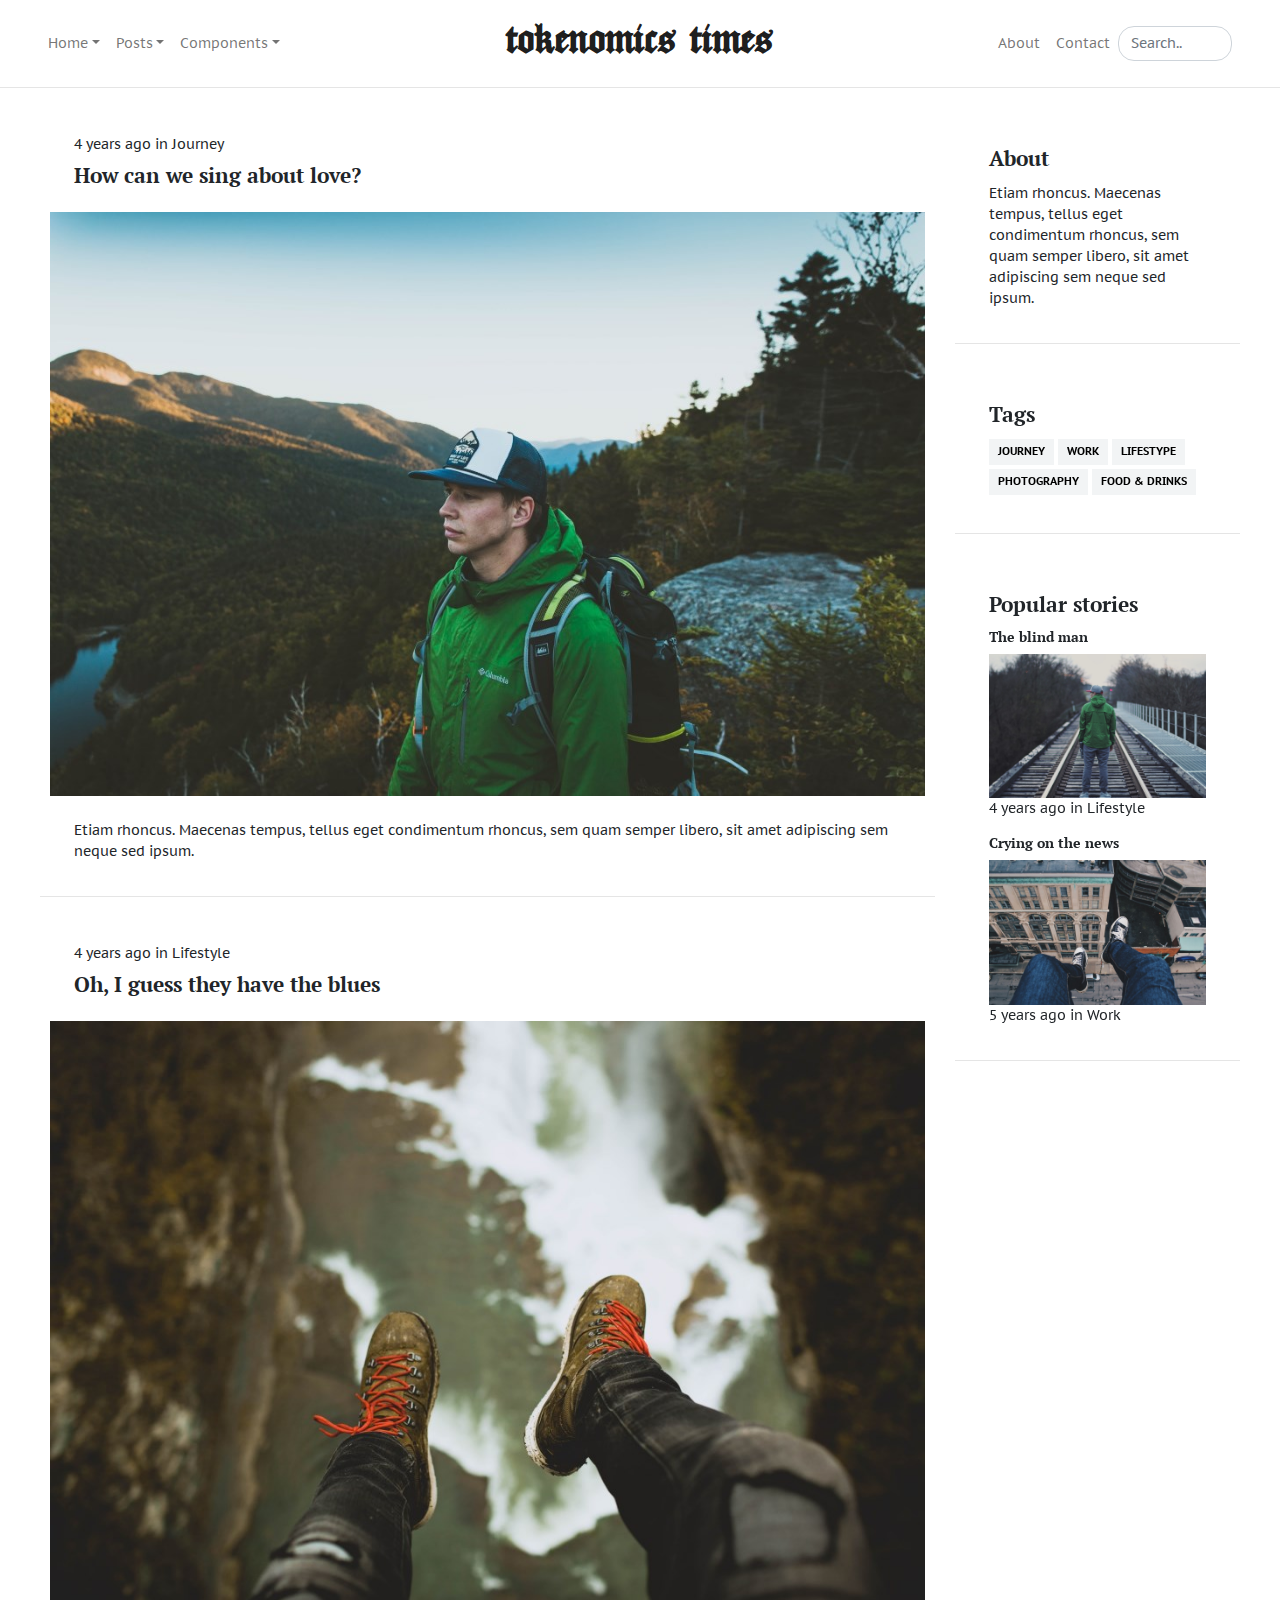
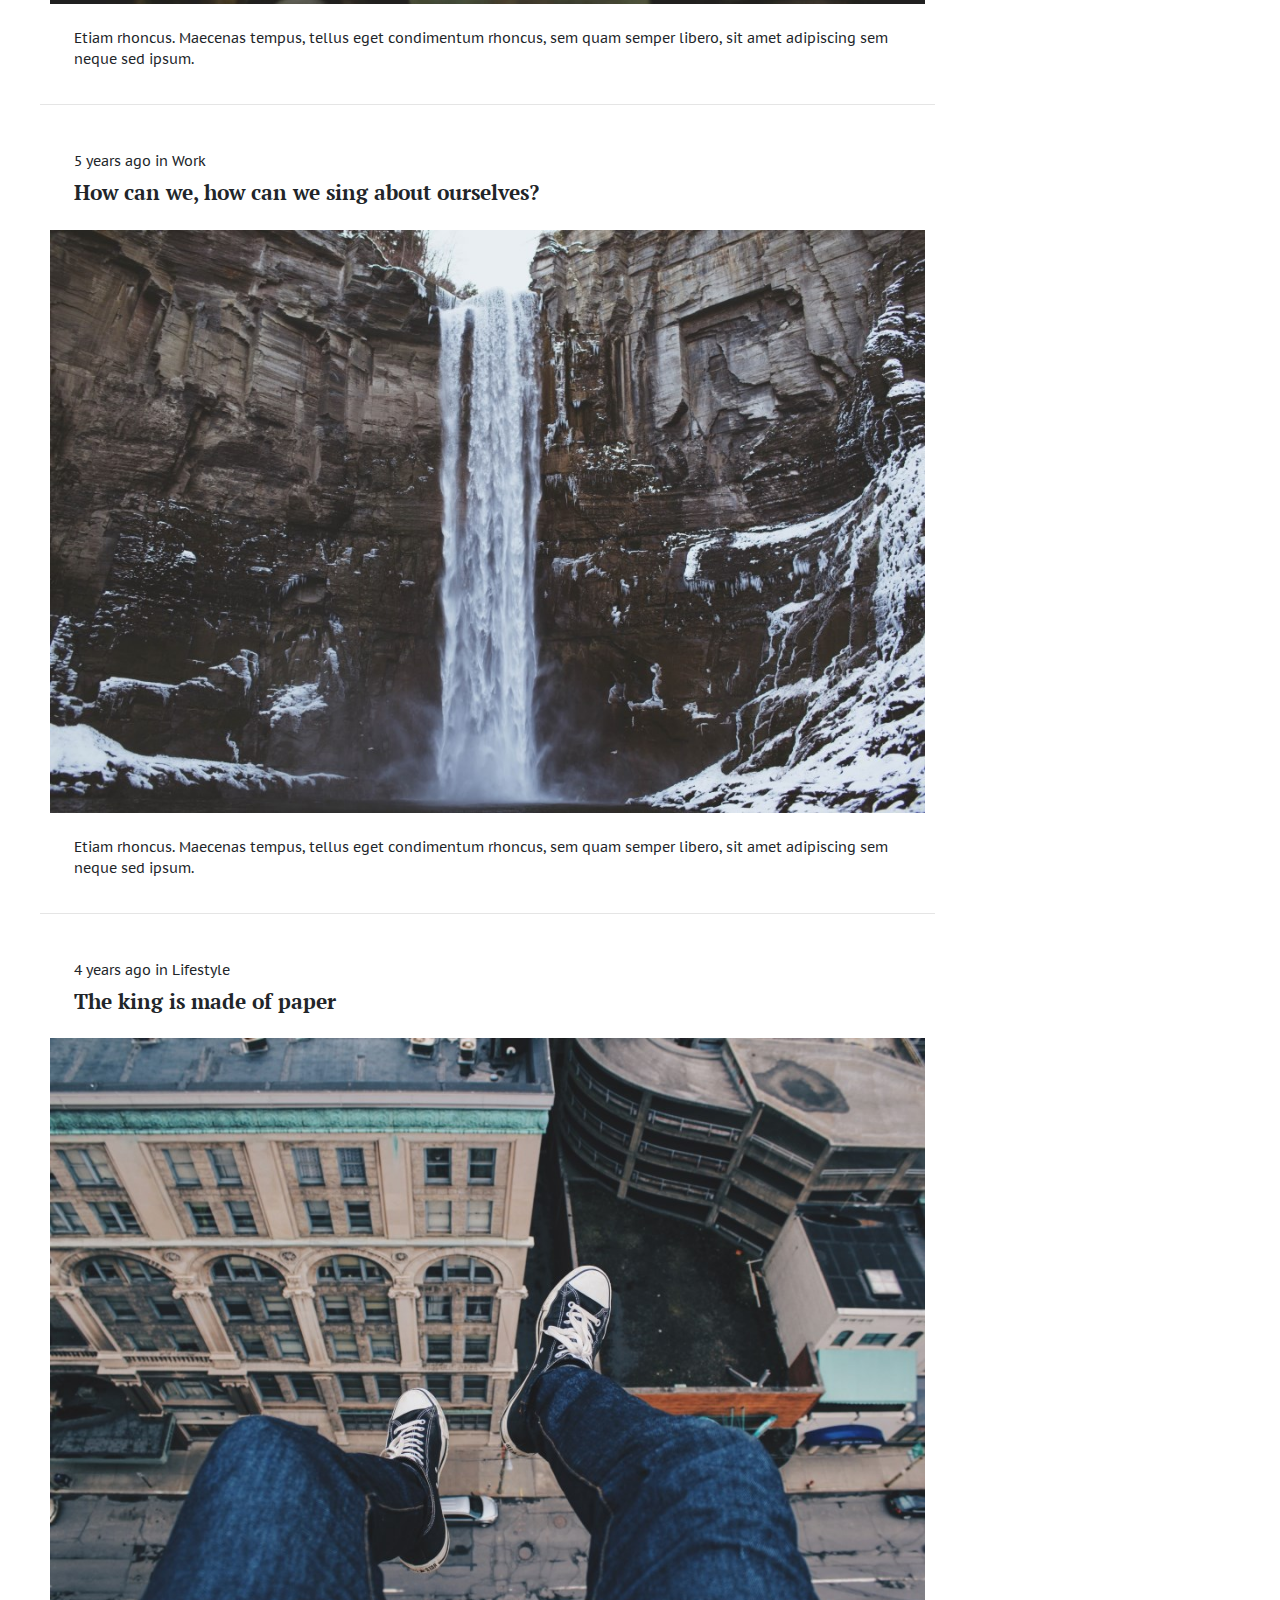
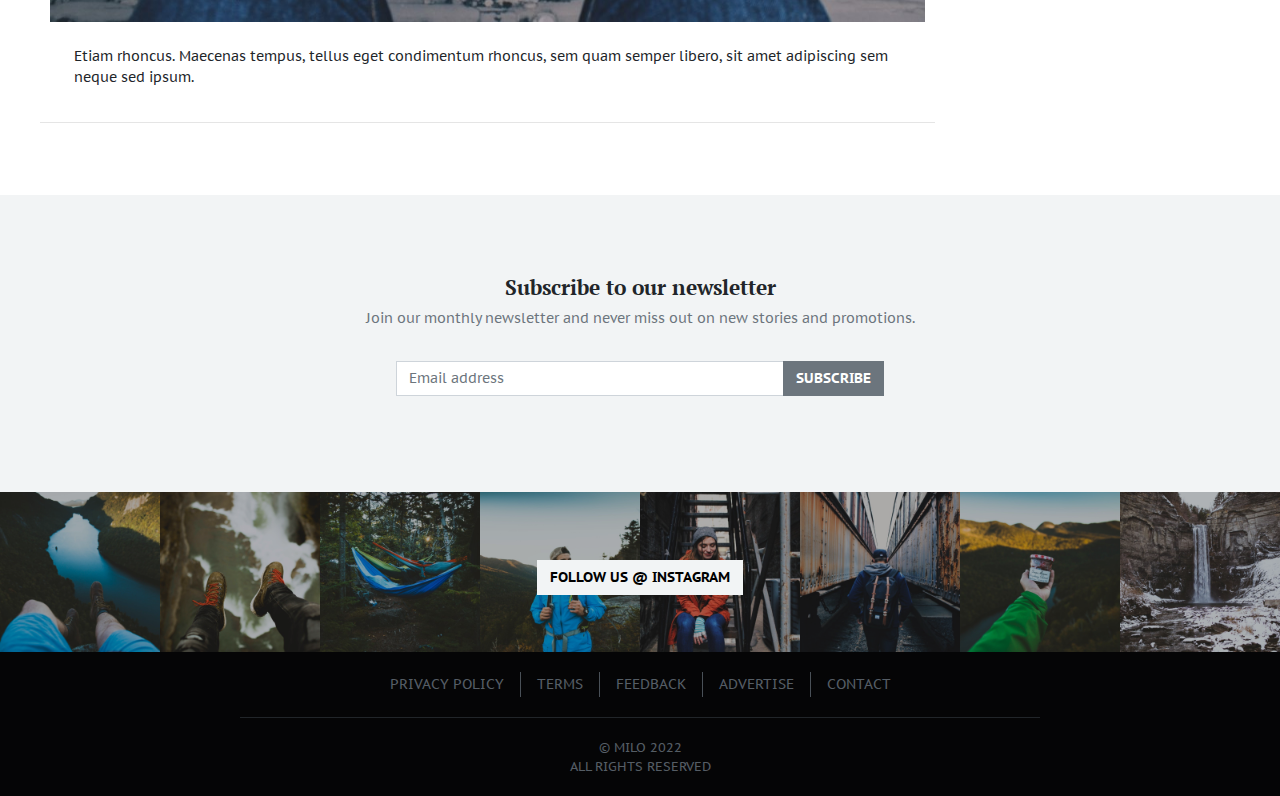
==== commit 6deb9b3f: "ddd" ====
--- a/test.html
+++ b/test.html
@@ -9,6 +9,12 @@
 	<meta name="author" content="Bootlab">
 
   <title>Milo - Magazine/Blog Theme</title>
+  <style>
+        @font-face {
+  font-family: myFirstFont;
+  src: url(/fonts/DSCaslonGotisch.ttf);
+}
+  </style>
 
   <link href="css/app.css" rel="stylesheet">
 </head>
@@ -61,7 +67,7 @@
           </ul>
         </div>
 
-        <a class="navbar-brand mx-auto order-1 order-md-3" href="index.html">Milø</a>
+        <a class="navbar-brand mx-auto order-1 order-md-3" href="index.html" style="font-family: 'myFirstFont';">Tokenomics Times</a>
 
         <div class="collapse navbar-collapse order-4 order-md-4" id="navbar-right">
           <ul class="navbar-nav ms-auto">
